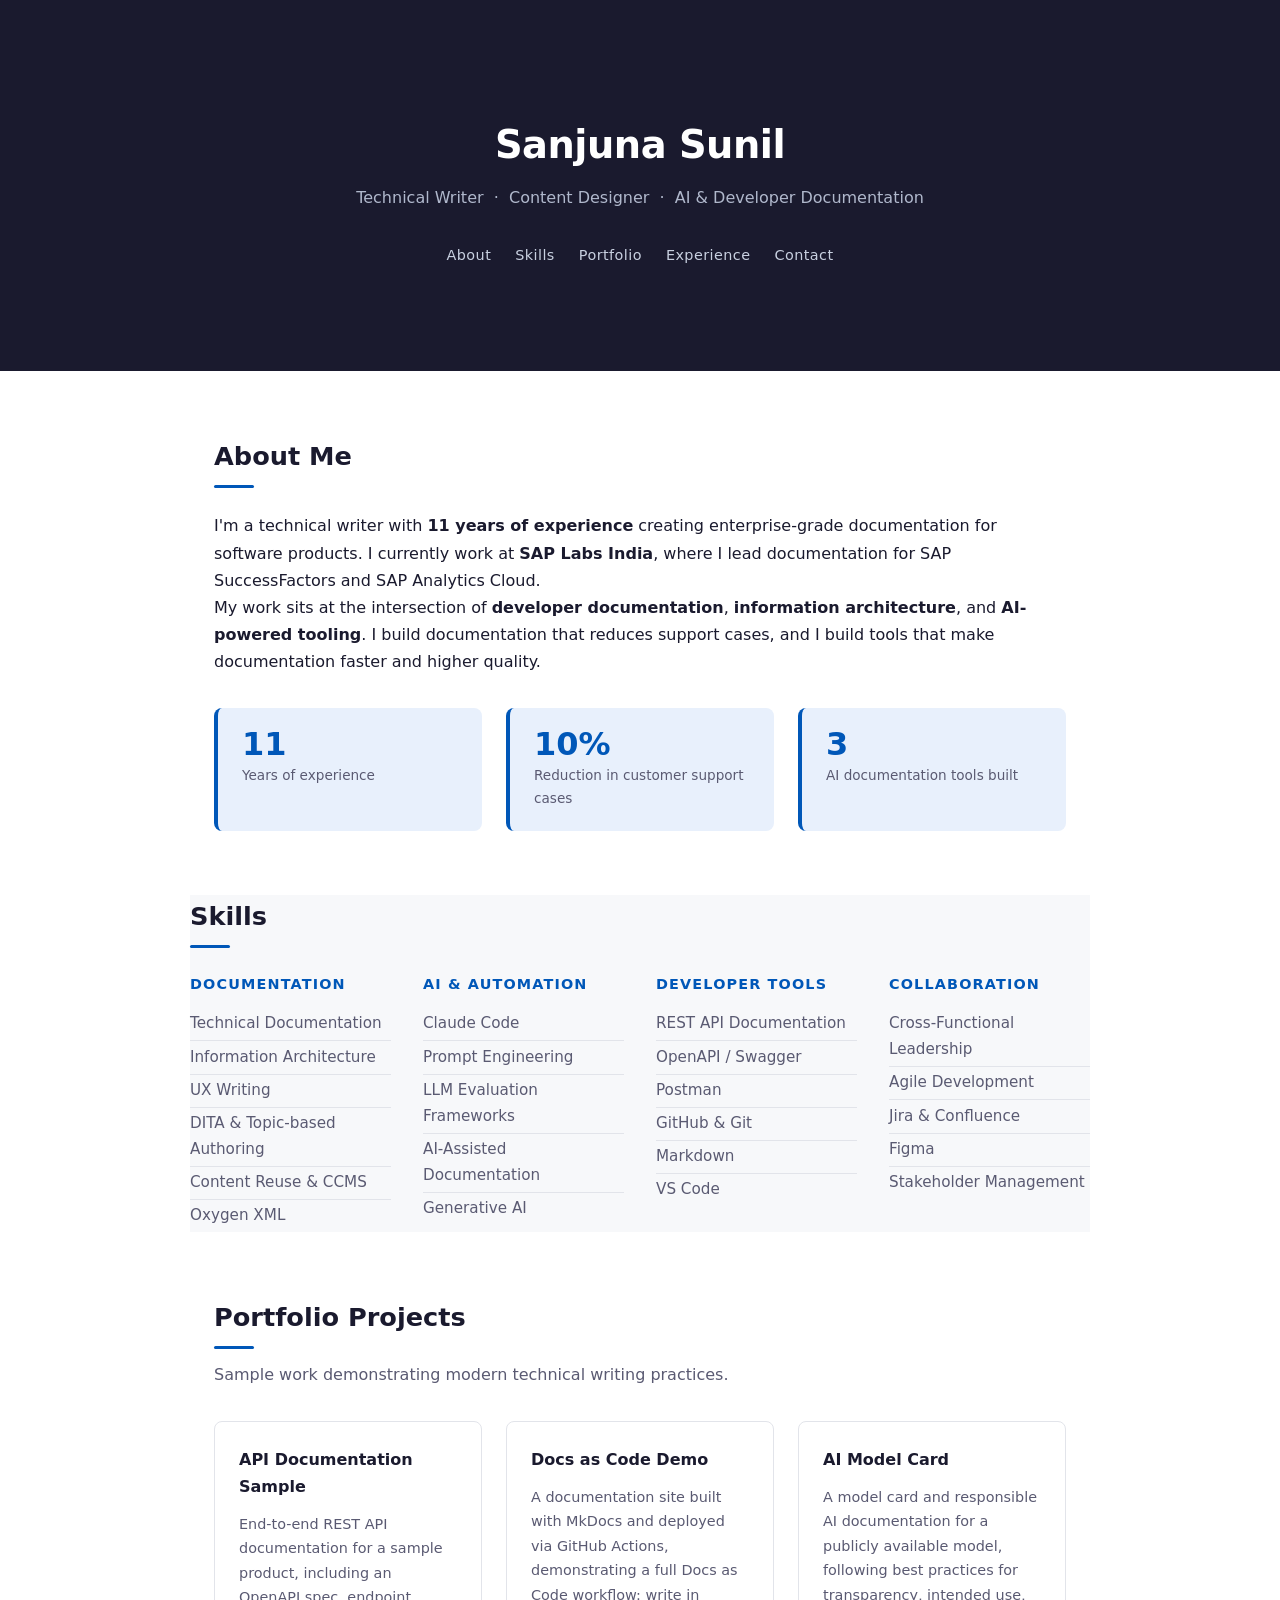
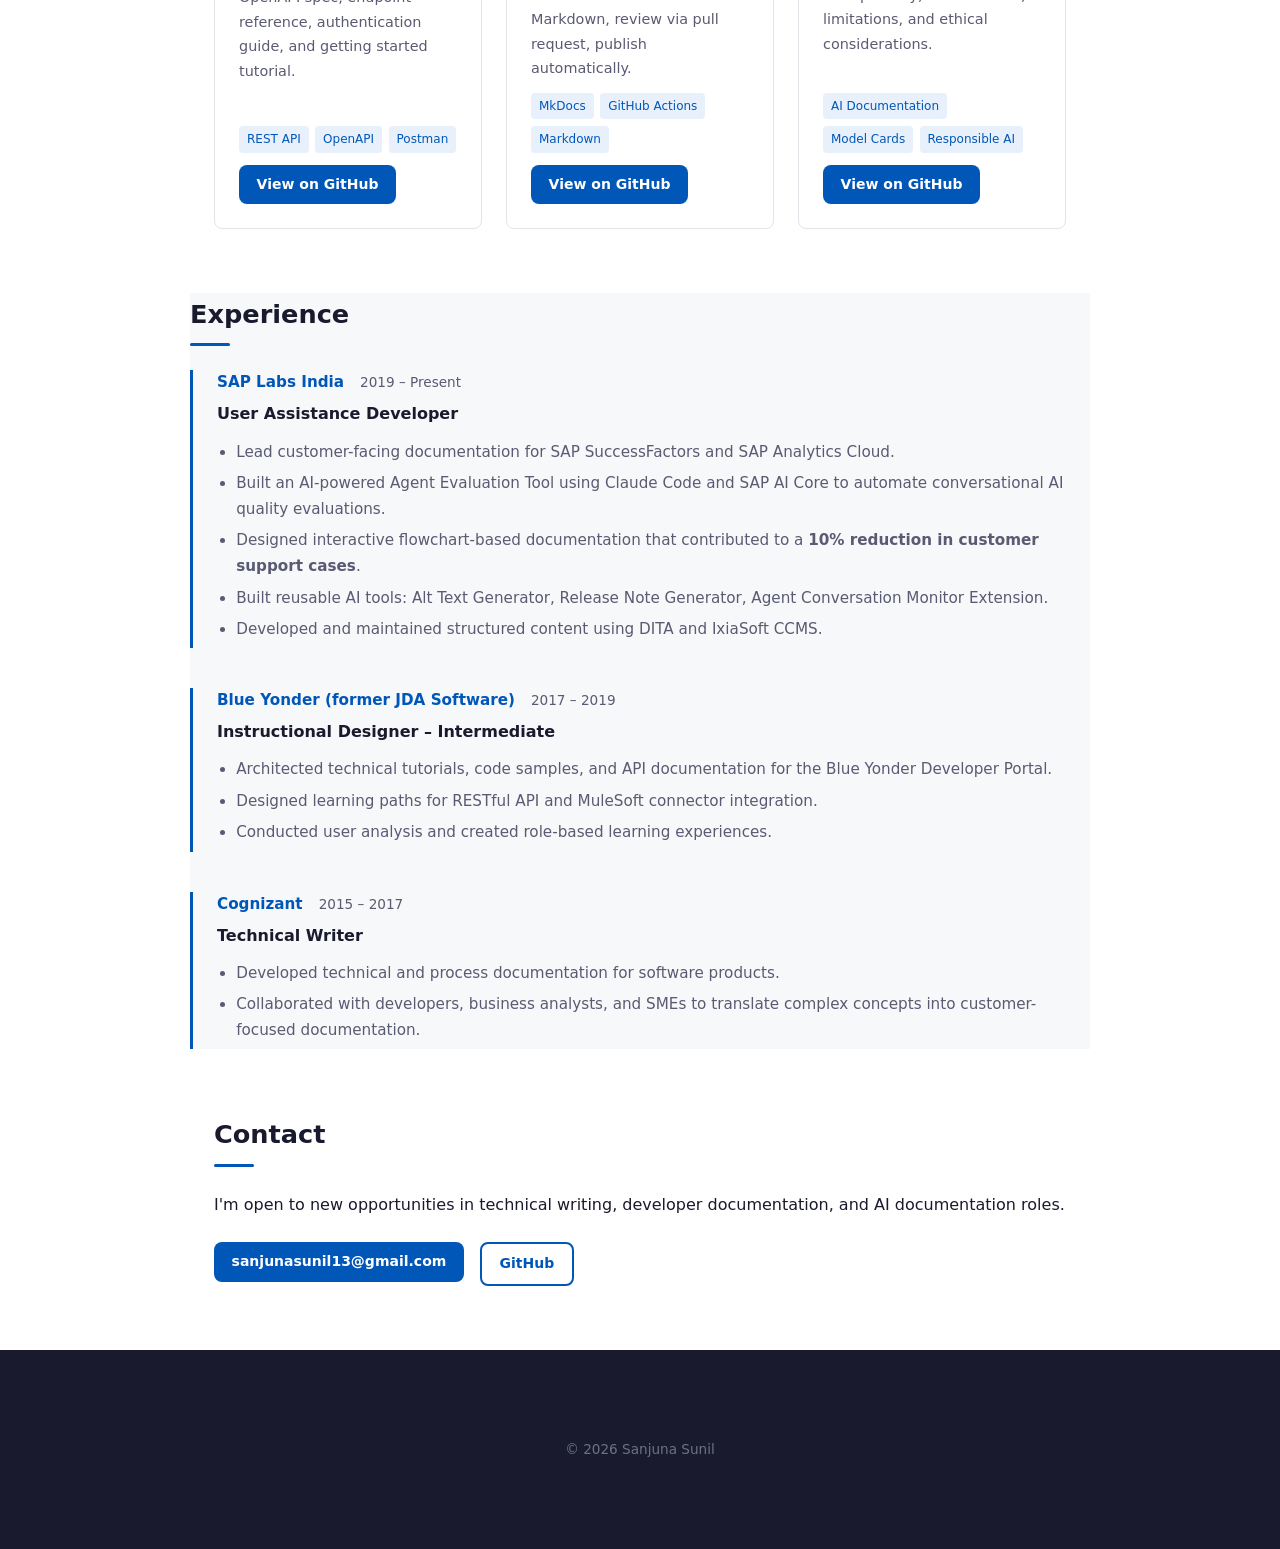
==== index.html @ 5716dcac "Add portfolio site with About, Skills, Portfolio, Experience, and Contact sections" ====
<!DOCTYPE html>
<html lang="en">
<head>
  <meta charset="UTF-8" />
  <meta name="viewport" content="width=device-width, initial-scale=1.0" />
  <title>Sanjuna Sunil – Technical Writer</title>
  <link rel="stylesheet" href="style.css" />
</head>
<body>

  <header>
    <div class="container">
      <h1>Sanjuna Sunil</h1>
      <p class="tagline">Technical Writer &nbsp;·&nbsp; Content Designer &nbsp;·&nbsp; AI &amp; Developer Documentation</p>
      <nav>
        <a href="#about">About</a>
        <a href="#skills">Skills</a>
        <a href="#portfolio">Portfolio</a>
        <a href="#experience">Experience</a>
        <a href="#contact">Contact</a>
      </nav>
    </div>
  </header>

  <main>

    <!-- ABOUT -->
    <section id="about" class="container">
      <h2>About Me</h2>
      <p>
        I'm a technical writer with <strong>11 years of experience</strong> creating enterprise-grade documentation for software products. I currently work at <strong>SAP Labs India</strong>, where I lead documentation for SAP SuccessFactors and SAP Analytics Cloud.
      </p>
      <p>
        My work sits at the intersection of <strong>developer documentation</strong>, <strong>information architecture</strong>, and <strong>AI-powered tooling</strong>. I build documentation that reduces support cases, and I build tools that make documentation faster and higher quality.
      </p>
      <div class="highlights">
        <div class="highlight-card">
          <span class="stat">11</span>
          <span class="label">Years of experience</span>
        </div>
        <div class="highlight-card">
          <span class="stat">10%</span>
          <span class="label">Reduction in customer support cases</span>
        </div>
        <div class="highlight-card">
          <span class="stat">3</span>
          <span class="label">AI documentation tools built</span>
        </div>
      </div>
    </section>

    <!-- SKILLS -->
    <section id="skills" class="container alt-bg">
      <h2>Skills</h2>
      <div class="skills-grid">
        <div class="skill-group">
          <h3>Documentation</h3>
          <ul>
            <li>Technical Documentation</li>
            <li>Information Architecture</li>
            <li>UX Writing</li>
            <li>DITA &amp; Topic-based Authoring</li>
            <li>Content Reuse &amp; CCMS</li>
            <li>Oxygen XML</li>
          </ul>
        </div>
        <div class="skill-group">
          <h3>AI &amp; Automation</h3>
          <ul>
            <li>Claude Code</li>
            <li>Prompt Engineering</li>
            <li>LLM Evaluation Frameworks</li>
            <li>AI-Assisted Documentation</li>
            <li>Generative AI</li>
          </ul>
        </div>
        <div class="skill-group">
          <h3>Developer Tools</h3>
          <ul>
            <li>REST API Documentation</li>
            <li>OpenAPI / Swagger</li>
            <li>Postman</li>
            <li>GitHub &amp; Git</li>
            <li>Markdown</li>
            <li>VS Code</li>
          </ul>
        </div>
        <div class="skill-group">
          <h3>Collaboration</h3>
          <ul>
            <li>Cross-Functional Leadership</li>
            <li>Agile Development</li>
            <li>Jira &amp; Confluence</li>
            <li>Figma</li>
            <li>Stakeholder Management</li>
          </ul>
        </div>
      </div>
    </section>

    <!-- PORTFOLIO -->
    <section id="portfolio" class="container">
      <h2>Portfolio Projects</h2>
      <p class="section-intro">Sample work demonstrating modern technical writing practices.</p>
      <div class="project-grid">
        <div class="project-card">
          <h3>API Documentation Sample</h3>
          <p>End-to-end REST API documentation for a sample product, including an OpenAPI spec, endpoint reference, authentication guide, and getting started tutorial.</p>
          <div class="tags">
            <span>REST API</span><span>OpenAPI</span><span>Postman</span>
          </div>
          <a href="https://github.com/SanjunaSunil/api-docs-sample" class="btn" target="_blank">View on GitHub</a>
        </div>
        <div class="project-card">
          <h3>Docs as Code Demo</h3>
          <p>A documentation site built with MkDocs and deployed via GitHub Actions, demonstrating a full Docs as Code workflow: write in Markdown, review via pull request, publish automatically.</p>
          <div class="tags">
            <span>MkDocs</span><span>GitHub Actions</span><span>Markdown</span>
          </div>
          <a href="https://github.com/SanjunaSunil/docs-as-code-demo" class="btn" target="_blank">View on GitHub</a>
        </div>
        <div class="project-card">
          <h3>AI Model Card</h3>
          <p>A model card and responsible AI documentation for a publicly available model, following best practices for transparency, intended use, limitations, and ethical considerations.</p>
          <div class="tags">
            <span>AI Documentation</span><span>Model Cards</span><span>Responsible AI</span>
          </div>
          <a href="https://github.com/SanjunaSunil/ai-model-card" class="btn" target="_blank">View on GitHub</a>
        </div>
      </div>
    </section>

    <!-- EXPERIENCE -->
    <section id="experience" class="container alt-bg">
      <h2>Experience</h2>
      <div class="timeline">

        <div class="timeline-item">
          <div class="timeline-meta">
            <span class="company">SAP Labs India</span>
            <span class="period">2019 – Present</span>
          </div>
          <h3>User Assistance Developer</h3>
          <ul>
            <li>Lead customer-facing documentation for SAP SuccessFactors and SAP Analytics Cloud.</li>
            <li>Built an AI-powered Agent Evaluation Tool using Claude Code and SAP AI Core to automate conversational AI quality evaluations.</li>
            <li>Designed interactive flowchart-based documentation that contributed to a <strong>10% reduction in customer support cases</strong>.</li>
            <li>Built reusable AI tools: Alt Text Generator, Release Note Generator, Agent Conversation Monitor Extension.</li>
            <li>Developed and maintained structured content using DITA and IxiaSoft CCMS.</li>
          </ul>
        </div>

        <div class="timeline-item">
          <div class="timeline-meta">
            <span class="company">Blue Yonder (former JDA Software)</span>
            <span class="period">2017 – 2019</span>
          </div>
          <h3>Instructional Designer – Intermediate</h3>
          <ul>
            <li>Architected technical tutorials, code samples, and API documentation for the Blue Yonder Developer Portal.</li>
            <li>Designed learning paths for RESTful API and MuleSoft connector integration.</li>
            <li>Conducted user analysis and created role-based learning experiences.</li>
          </ul>
        </div>

        <div class="timeline-item">
          <div class="timeline-meta">
            <span class="company">Cognizant</span>
            <span class="period">2015 – 2017</span>
          </div>
          <h3>Technical Writer</h3>
          <ul>
            <li>Developed technical and process documentation for software products.</li>
            <li>Collaborated with developers, business analysts, and SMEs to translate complex concepts into customer-focused documentation.</li>
          </ul>
        </div>

      </div>
    </section>

    <!-- CONTACT -->
    <section id="contact" class="container">
      <h2>Contact</h2>
      <p>I'm open to new opportunities in technical writing, developer documentation, and AI documentation roles.</p>
      <div class="contact-links">
        <a href="mailto:sanjunasunil13@gmail.com" class="btn">sanjunasunil13@gmail.com</a>
        <a href="https://github.com/SanjunaSunil" class="btn btn-outline" target="_blank">GitHub</a>
      </div>
    </section>

  </main>

  <footer>
    <div class="container">
      <p>&copy; 2026 Sanjuna Sunil</p>
    </div>
  </footer>

</body>
</html>
---- style.css ----
/* ── Reset & base ── */
*, *::before, *::after { box-sizing: border-box; margin: 0; padding: 0; }

:root {
  --color-bg: #ffffff;
  --color-bg-alt: #f7f8fa;
  --color-text: #1a1a2e;
  --color-text-muted: #5a5a72;
  --color-accent: #0057b8;
  --color-accent-light: #e8f0fc;
  --color-border: #e2e4ea;
  --font-sans: 'Segoe UI', system-ui, -apple-system, sans-serif;
  --radius: 8px;
  --max-width: 900px;
}

body {
  font-family: var(--font-sans);
  background: var(--color-bg);
  color: var(--color-text);
  line-height: 1.7;
  font-size: 16px;
}

/* ── Layout ── */
.container {
  max-width: var(--max-width);
  margin: 0 auto;
  padding: 4rem 1.5rem;
}

.alt-bg { background: var(--color-bg-alt); }
.alt-bg .container { background: transparent; }

section.alt-bg {
  padding: 0;
}

/* ── Header ── */
header {
  background: var(--color-text);
  color: #fff;
  padding: 3rem 1.5rem 2.5rem;
  text-align: center;
}

header h1 {
  font-size: 2.4rem;
  font-weight: 700;
  letter-spacing: -0.5px;
  margin-bottom: 0.4rem;
}

header .tagline {
  font-size: 1rem;
  color: #b0b8cc;
  margin-bottom: 2rem;
}

header nav {
  display: flex;
  justify-content: center;
  gap: 1.5rem;
  flex-wrap: wrap;
}

header nav a {
  color: #c8d0e0;
  text-decoration: none;
  font-size: 0.9rem;
  letter-spacing: 0.03em;
  transition: color 0.2s;
}

header nav a:hover { color: #fff; }

/* ── Section headings ── */
h2 {
  font-size: 1.6rem;
  font-weight: 700;
  margin-bottom: 1.5rem;
  color: var(--color-text);
  position: relative;
  padding-bottom: 0.6rem;
}

h2::after {
  content: '';
  position: absolute;
  left: 0; bottom: 0;
  width: 40px; height: 3px;
  background: var(--color-accent);
  border-radius: 2px;
}

.section-intro {
  color: var(--color-text-muted);
  margin-bottom: 2rem;
  margin-top: -0.75rem;
}

/* ── About highlights ── */
.highlights {
  display: flex;
  gap: 1.5rem;
  margin-top: 2rem;
  flex-wrap: wrap;
}

.highlight-card {
  flex: 1;
  min-width: 160px;
  background: var(--color-accent-light);
  border-left: 4px solid var(--color-accent);
  border-radius: var(--radius);
  padding: 1.25rem 1.5rem;
  display: flex;
  flex-direction: column;
}

.highlight-card .stat {
  font-size: 2rem;
  font-weight: 700;
  color: var(--color-accent);
  line-height: 1;
}

.highlight-card .label {
  font-size: 0.85rem;
  color: var(--color-text-muted);
  margin-top: 0.3rem;
}

/* ── Skills ── */
.skills-grid {
  display: grid;
  grid-template-columns: repeat(auto-fit, minmax(200px, 1fr));
  gap: 2rem;
}

.skill-group h3 {
  font-size: 0.9rem;
  font-weight: 700;
  text-transform: uppercase;
  letter-spacing: 0.08em;
  color: var(--color-accent);
  margin-bottom: 0.75rem;
}

.skill-group ul {
  list-style: none;
}

.skill-group ul li {
  font-size: 0.95rem;
  color: var(--color-text-muted);
  padding: 0.2rem 0;
  border-bottom: 1px solid var(--color-border);
}

.skill-group ul li:last-child { border-bottom: none; }

/* ── Portfolio ── */
.project-grid {
  display: grid;
  grid-template-columns: repeat(auto-fit, minmax(260px, 1fr));
  gap: 1.5rem;
}

.project-card {
  border: 1px solid var(--color-border);
  border-radius: var(--radius);
  padding: 1.5rem;
  display: flex;
  flex-direction: column;
  gap: 0.75rem;
  transition: box-shadow 0.2s;
}

.project-card:hover {
  box-shadow: 0 4px 20px rgba(0,0,0,0.08);
}

.project-card h3 {
  font-size: 1rem;
  font-weight: 700;
}

.project-card p {
  font-size: 0.9rem;
  color: var(--color-text-muted);
  flex: 1;
}

.tags {
  display: flex;
  flex-wrap: wrap;
  gap: 0.4rem;
}

.tags span {
  font-size: 0.75rem;
  background: var(--color-accent-light);
  color: var(--color-accent);
  border-radius: 4px;
  padding: 0.2rem 0.5rem;
  font-weight: 500;
}

/* ── Buttons ── */
.btn {
  display: inline-block;
  background: var(--color-accent);
  color: #fff;
  text-decoration: none;
  padding: 0.5rem 1.1rem;
  border-radius: var(--radius);
  font-size: 0.875rem;
  font-weight: 600;
  transition: background 0.2s;
  align-self: flex-start;
}

.btn:hover { background: #003d82; }

.btn-outline {
  background: transparent;
  border: 2px solid var(--color-accent);
  color: var(--color-accent);
}

.btn-outline:hover {
  background: var(--color-accent);
  color: #fff;
}

/* ── Timeline ── */
.timeline {
  display: flex;
  flex-direction: column;
  gap: 2.5rem;
}

.timeline-item {
  border-left: 3px solid var(--color-accent);
  padding-left: 1.5rem;
}

.timeline-meta {
  display: flex;
  align-items: baseline;
  gap: 1rem;
  margin-bottom: 0.25rem;
  flex-wrap: wrap;
}

.timeline-meta .company {
  font-weight: 700;
  color: var(--color-accent);
  font-size: 0.95rem;
}

.timeline-meta .period {
  font-size: 0.85rem;
  color: var(--color-text-muted);
}

.timeline-item h3 {
  font-size: 1rem;
  font-weight: 600;
  margin-bottom: 0.75rem;
}

.timeline-item ul {
  list-style: disc;
  padding-left: 1.2rem;
  color: var(--color-text-muted);
  font-size: 0.95rem;
}

.timeline-item ul li { margin-bottom: 0.35rem; }

/* ── Contact ── */
#contact .contact-links {
  display: flex;
  gap: 1rem;
  flex-wrap: wrap;
  margin-top: 1.5rem;
}

/* ── Footer ── */
footer {
  background: var(--color-text);
  color: #6b7280;
  text-align: center;
  font-size: 0.85rem;
  padding: 1.5rem;
}

/* ── Responsive ── */
@media (max-width: 600px) {
  header h1 { font-size: 1.8rem; }
  .highlights { flex-direction: column; }
}
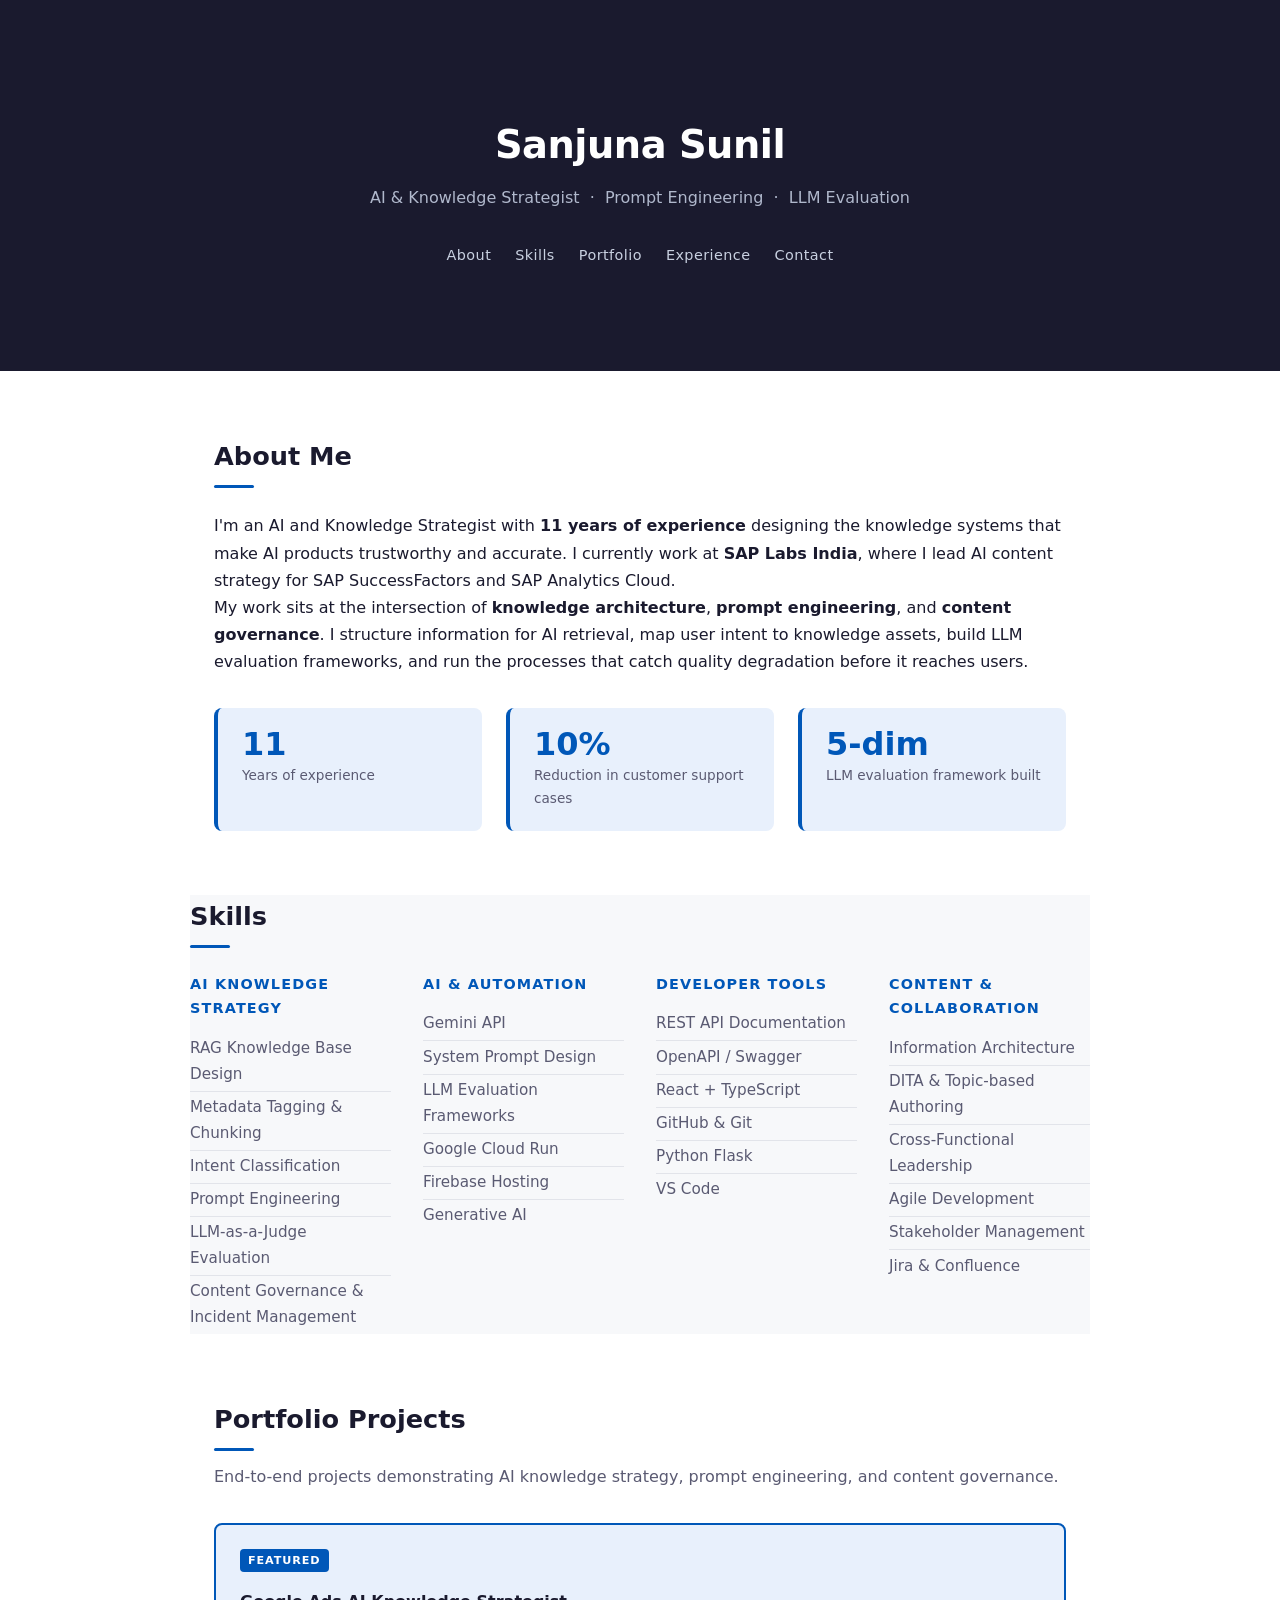
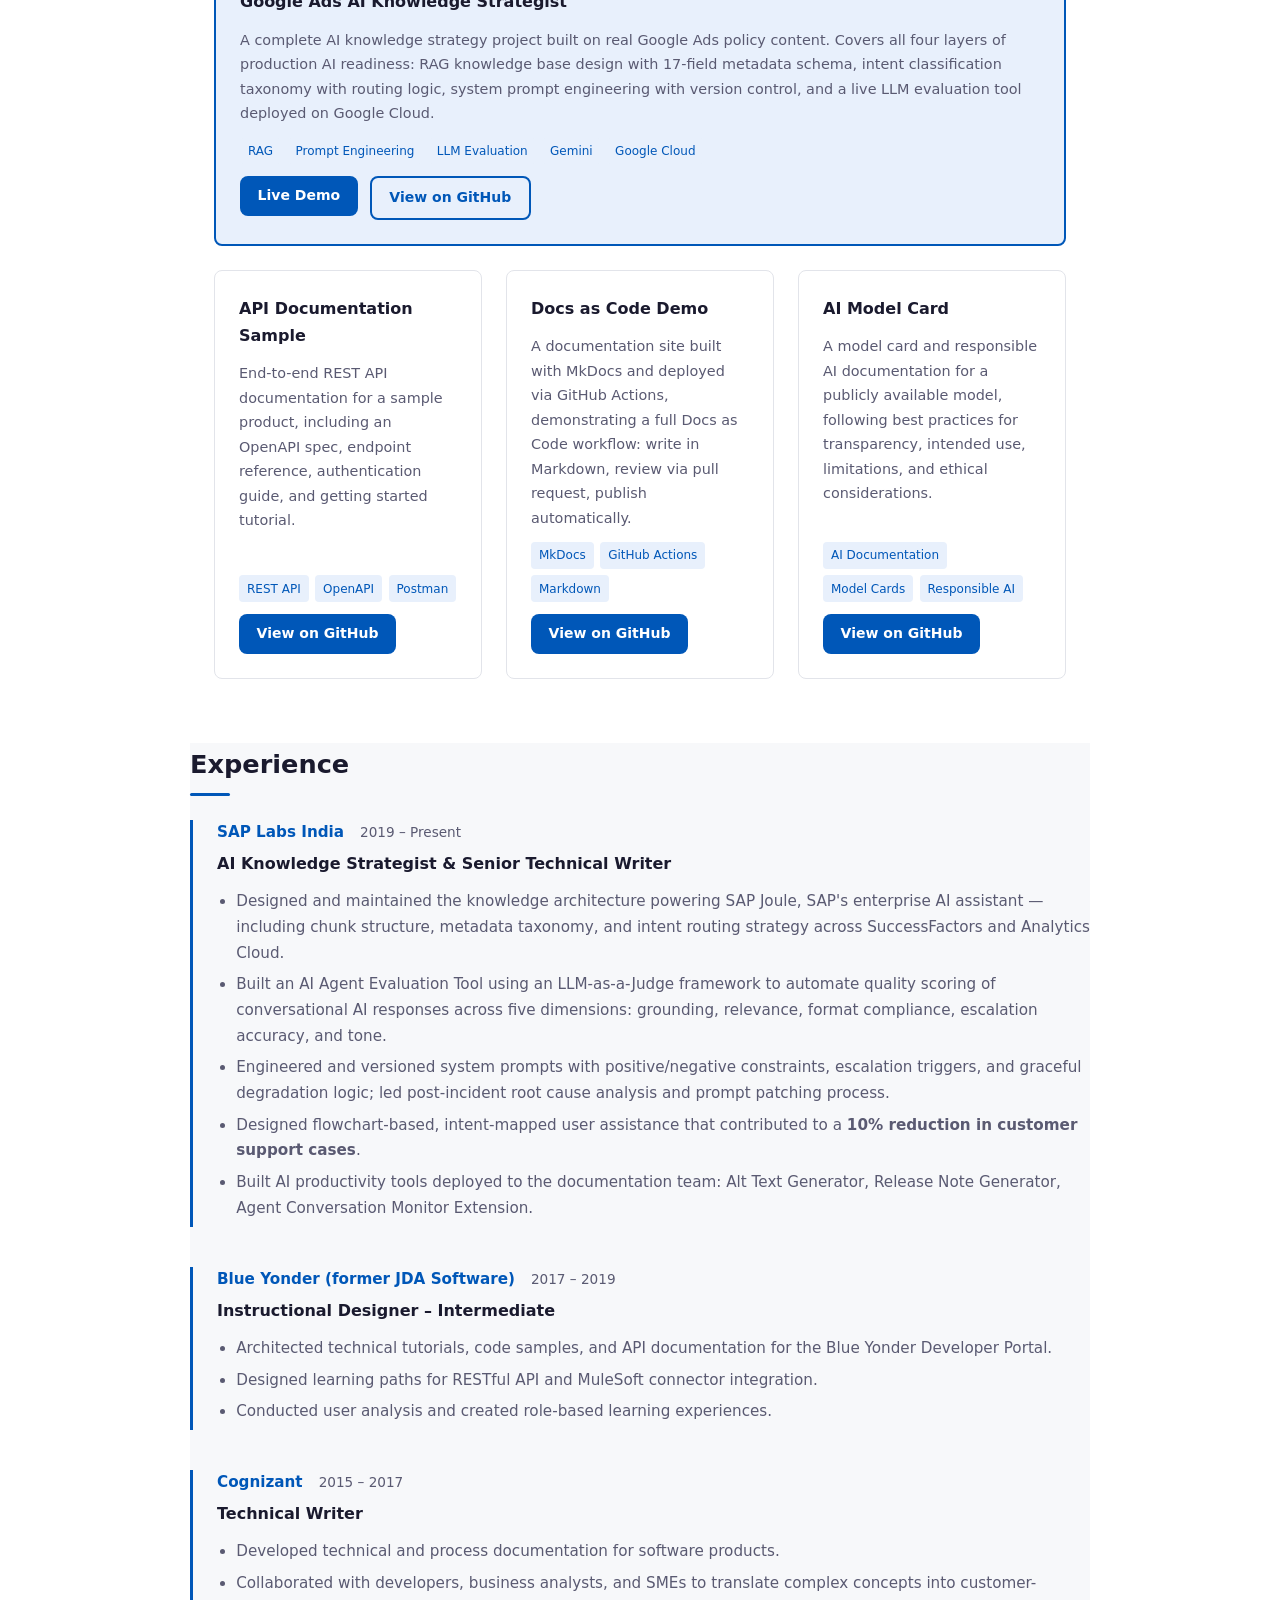
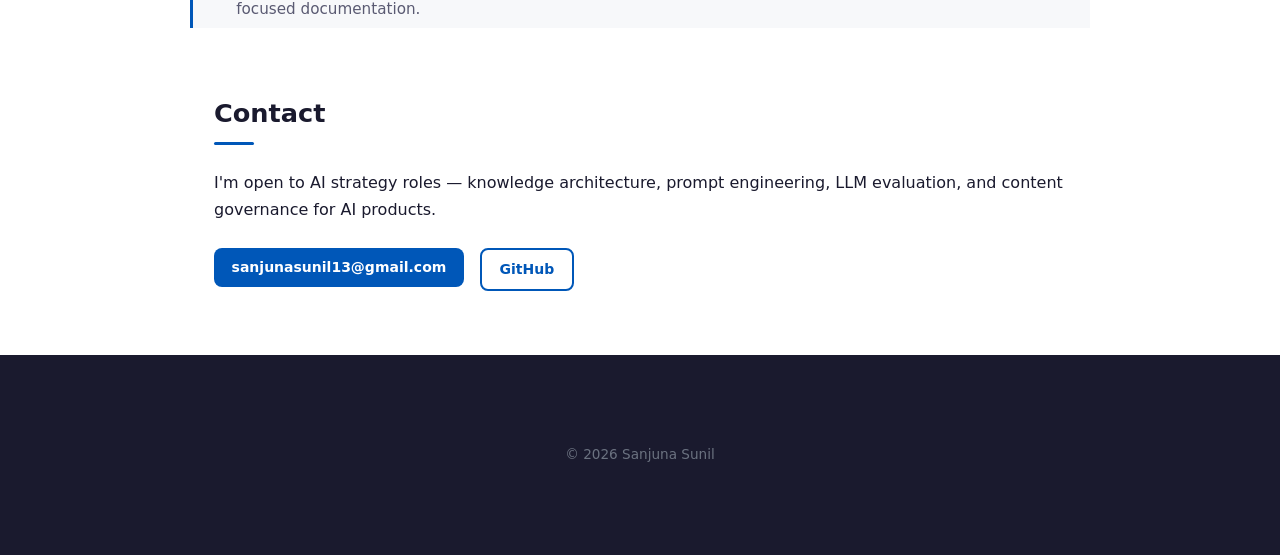
==== commit fe117af0: "Reposition as AI & Knowledge Strategist - Update tagline, title, and About section to lead with AI s" ====
--- a/index.html
+++ b/index.html
@@ -3,7 +3,7 @@
 <head>
   <meta charset="UTF-8" />
   <meta name="viewport" content="width=device-width, initial-scale=1.0" />
-  <title>Sanjuna Sunil – Technical Writer</title>
+  <title>Sanjuna Sunil – AI &amp; Knowledge Strategist</title>
   <link rel="stylesheet" href="style.css" />
 </head>
 <body>
@@ -11,7 +11,7 @@
   <header>
     <div class="container">
       <h1>Sanjuna Sunil</h1>
-      <p class="tagline">Technical Writer &nbsp;·&nbsp; Content Designer &nbsp;·&nbsp; AI &amp; Developer Documentation</p>
+      <p class="tagline">AI &amp; Knowledge Strategist &nbsp;·&nbsp; Prompt Engineering &nbsp;·&nbsp; LLM Evaluation</p>
       <nav>
         <a href="#about">About</a>
         <a href="#skills">Skills</a>
@@ -28,10 +28,10 @@
     <section id="about" class="container">
       <h2>About Me</h2>
       <p>
-        I'm a technical writer with <strong>11 years of experience</strong> creating enterprise-grade documentation for software products. I currently work at <strong>SAP Labs India</strong>, where I lead documentation for SAP SuccessFactors and SAP Analytics Cloud.
+        I'm an AI and Knowledge Strategist with <strong>11 years of experience</strong> designing the knowledge systems that make AI products trustworthy and accurate. I currently work at <strong>SAP Labs India</strong>, where I lead AI content strategy for SAP SuccessFactors and SAP Analytics Cloud.
       </p>
       <p>
-        My work sits at the intersection of <strong>developer documentation</strong>, <strong>information architecture</strong>, and <strong>AI-powered tooling</strong>. I build documentation that reduces support cases, and I build tools that make documentation faster and higher quality.
+        My work sits at the intersection of <strong>knowledge architecture</strong>, <strong>prompt engineering</strong>, and <strong>content governance</strong>. I structure information for AI retrieval, map user intent to knowledge assets, build LLM evaluation frameworks, and run the processes that catch quality degradation before it reaches users.
       </p>
       <div class="highlights">
         <div class="highlight-card">
@@ -43,8 +43,8 @@
           <span class="label">Reduction in customer support cases</span>
         </div>
         <div class="highlight-card">
-          <span class="stat">3</span>
-          <span class="label">AI documentation tools built</span>
+          <span class="stat">5-dim</span>
+          <span class="label">LLM evaluation framework built</span>
         </div>
       </div>
     </section>
@@ -54,23 +54,24 @@
       <h2>Skills</h2>
       <div class="skills-grid">
         <div class="skill-group">
-          <h3>Documentation</h3>
-          <ul>
-            <li>Technical Documentation</li>
-            <li>Information Architecture</li>
-            <li>UX Writing</li>
-            <li>DITA &amp; Topic-based Authoring</li>
-            <li>Content Reuse &amp; CCMS</li>
-            <li>Oxygen XML</li>
+          <h3>AI Knowledge Strategy</h3>
+          <ul>
+            <li>RAG Knowledge Base Design</li>
+            <li>Metadata Tagging &amp; Chunking</li>
+            <li>Intent Classification</li>
+            <li>Prompt Engineering</li>
+            <li>LLM-as-a-Judge Evaluation</li>
+            <li>Content Governance &amp; Incident Management</li>
           </ul>
         </div>
         <div class="skill-group">
           <h3>AI &amp; Automation</h3>
           <ul>
-            <li>Claude Code</li>
-            <li>Prompt Engineering</li>
+            <li>Gemini API</li>
+            <li>System Prompt Design</li>
             <li>LLM Evaluation Frameworks</li>
-            <li>AI-Assisted Documentation</li>
+            <li>Google Cloud Run</li>
+            <li>Firebase Hosting</li>
             <li>Generative AI</li>
           </ul>
         </div>
@@ -79,20 +80,21 @@
           <ul>
             <li>REST API Documentation</li>
             <li>OpenAPI / Swagger</li>
-            <li>Postman</li>
+            <li>React + TypeScript</li>
             <li>GitHub &amp; Git</li>
-            <li>Markdown</li>
+            <li>Python Flask</li>
             <li>VS Code</li>
           </ul>
         </div>
         <div class="skill-group">
-          <h3>Collaboration</h3>
-          <ul>
+          <h3>Content &amp; Collaboration</h3>
+          <ul>
+            <li>Information Architecture</li>
+            <li>DITA &amp; Topic-based Authoring</li>
             <li>Cross-Functional Leadership</li>
             <li>Agile Development</li>
+            <li>Stakeholder Management</li>
             <li>Jira &amp; Confluence</li>
-            <li>Figma</li>
-            <li>Stakeholder Management</li>
           </ul>
         </div>
       </div>
@@ -101,8 +103,20 @@
     <!-- PORTFOLIO -->
     <section id="portfolio" class="container">
       <h2>Portfolio Projects</h2>
-      <p class="section-intro">Sample work demonstrating modern technical writing practices.</p>
+      <p class="section-intro">End-to-end projects demonstrating AI knowledge strategy, prompt engineering, and content governance.</p>
       <div class="project-grid">
+        <div class="project-card featured">
+          <div class="featured-badge">Featured</div>
+          <h3>Google Ads AI Knowledge Strategist</h3>
+          <p>A complete AI knowledge strategy project built on real Google Ads policy content. Covers all four layers of production AI readiness: RAG knowledge base design with 17-field metadata schema, intent classification taxonomy with routing logic, system prompt engineering with version control, and a live LLM evaluation tool deployed on Google Cloud.</p>
+          <div class="tags">
+            <span>RAG</span><span>Prompt Engineering</span><span>LLM Evaluation</span><span>Gemini</span><span>Google Cloud</span>
+          </div>
+          <div class="project-links">
+            <a href="https://ads-evaluator.web.app" class="btn" target="_blank">Live Demo</a>
+            <a href="https://github.com/SanjunaSunil/google-ads-ai-knowledge-strategist-project" class="btn btn-outline" target="_blank">View on GitHub</a>
+          </div>
+        </div>
         <div class="project-card">
           <h3>API Documentation Sample</h3>
           <p>End-to-end REST API documentation for a sample product, including an OpenAPI spec, endpoint reference, authentication guide, and getting started tutorial.</p>
@@ -140,13 +154,13 @@
             <span class="company">SAP Labs India</span>
             <span class="period">2019 – Present</span>
           </div>
-          <h3>User Assistance Developer</h3>
-          <ul>
-            <li>Lead customer-facing documentation for SAP SuccessFactors and SAP Analytics Cloud.</li>
-            <li>Built an AI-powered Agent Evaluation Tool using Claude Code and SAP AI Core to automate conversational AI quality evaluations.</li>
-            <li>Designed interactive flowchart-based documentation that contributed to a <strong>10% reduction in customer support cases</strong>.</li>
-            <li>Built reusable AI tools: Alt Text Generator, Release Note Generator, Agent Conversation Monitor Extension.</li>
-            <li>Developed and maintained structured content using DITA and IxiaSoft CCMS.</li>
+          <h3>AI Knowledge Strategist &amp; Senior Technical Writer</h3>
+          <ul>
+            <li>Designed and maintained the knowledge architecture powering SAP Joule, SAP's enterprise AI assistant — including chunk structure, metadata taxonomy, and intent routing strategy across SuccessFactors and Analytics Cloud.</li>
+            <li>Built an AI Agent Evaluation Tool using an LLM-as-a-Judge framework to automate quality scoring of conversational AI responses across five dimensions: grounding, relevance, format compliance, escalation accuracy, and tone.</li>
+            <li>Engineered and versioned system prompts with positive/negative constraints, escalation triggers, and graceful degradation logic; led post-incident root cause analysis and prompt patching process.</li>
+            <li>Designed flowchart-based, intent-mapped user assistance that contributed to a <strong>10% reduction in customer support cases</strong>.</li>
+            <li>Built AI productivity tools deployed to the documentation team: Alt Text Generator, Release Note Generator, Agent Conversation Monitor Extension.</li>
           </ul>
         </div>
 
@@ -181,7 +195,7 @@
     <!-- CONTACT -->
     <section id="contact" class="container">
       <h2>Contact</h2>
-      <p>I'm open to new opportunities in technical writing, developer documentation, and AI documentation roles.</p>
+      <p>I'm open to AI strategy roles — knowledge architecture, prompt engineering, LLM evaluation, and content governance for AI products.</p>
       <div class="contact-links">
         <a href="mailto:sanjunasunil13@gmail.com" class="btn">sanjunasunil13@gmail.com</a>
         <a href="https://github.com/SanjunaSunil" class="btn btn-outline" target="_blank">GitHub</a>
--- a/style.css
+++ b/style.css
@@ -205,6 +205,35 @@
   border-radius: 4px;
   padding: 0.2rem 0.5rem;
   font-weight: 500;
+}
+
+/* Featured project card */
+.project-card.featured {
+  border-color: var(--color-accent);
+  border-width: 2px;
+  background: var(--color-accent-light);
+  grid-column: 1 / -1;
+  position: relative;
+}
+
+.featured-badge {
+  display: inline-block;
+  font-size: 0.7rem;
+  font-weight: 700;
+  text-transform: uppercase;
+  letter-spacing: 0.08em;
+  background: var(--color-accent);
+  color: #fff;
+  border-radius: 4px;
+  padding: 0.15rem 0.5rem;
+  margin-bottom: 0.25rem;
+  align-self: flex-start;
+}
+
+.project-links {
+  display: flex;
+  gap: 0.75rem;
+  flex-wrap: wrap;
 }
 
 /* ── Buttons ── */
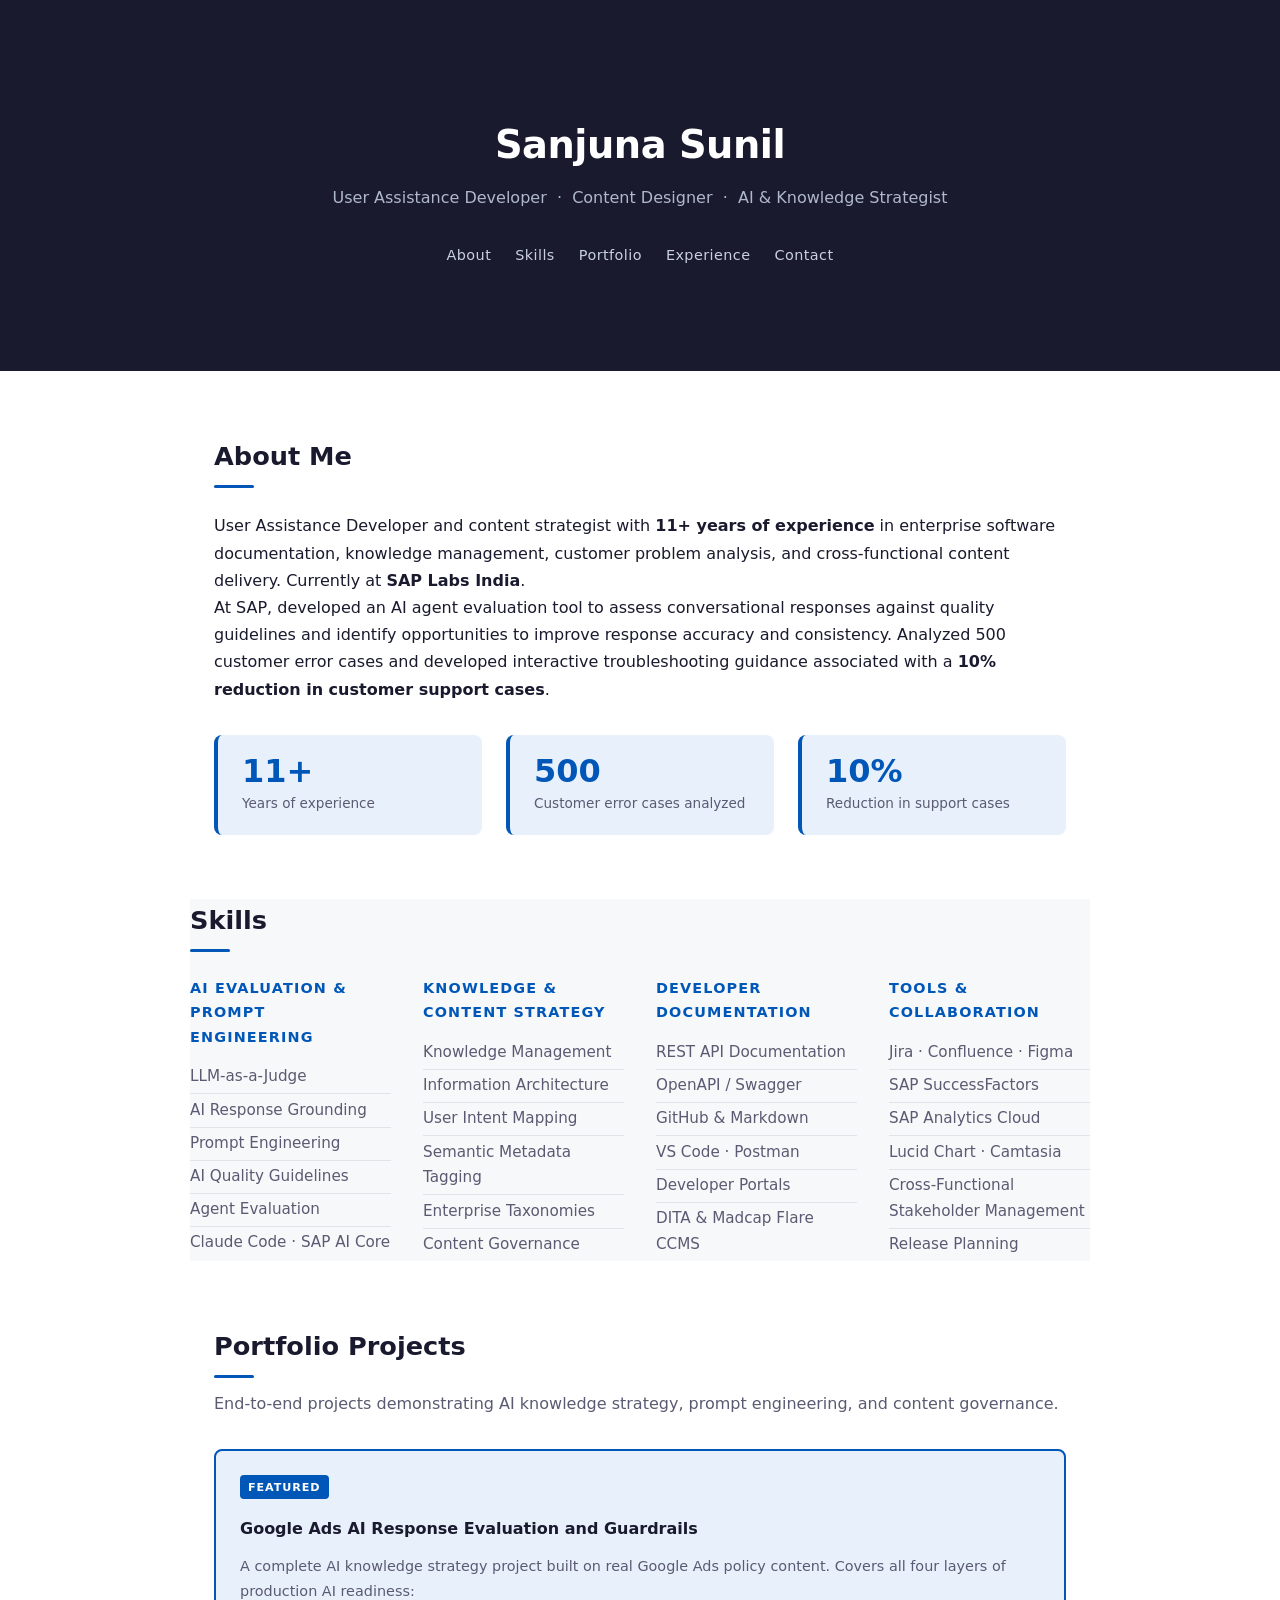
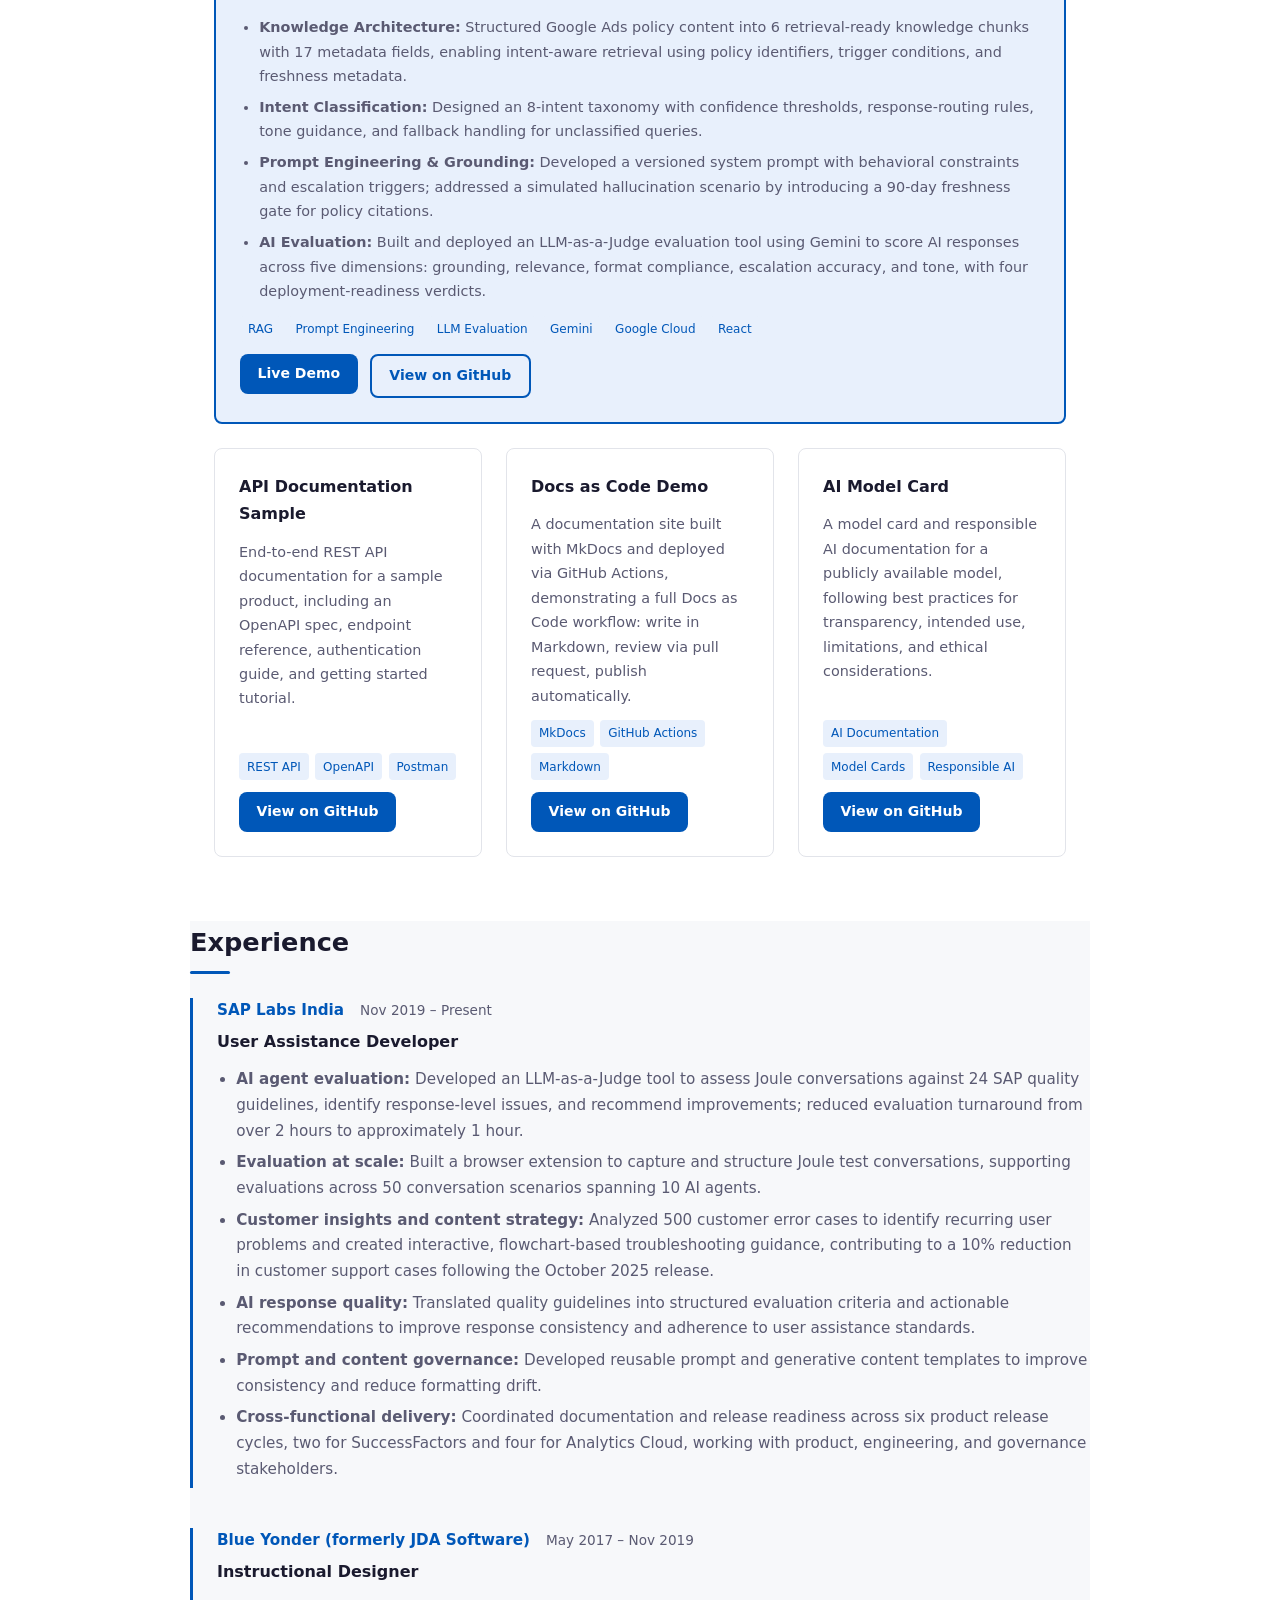
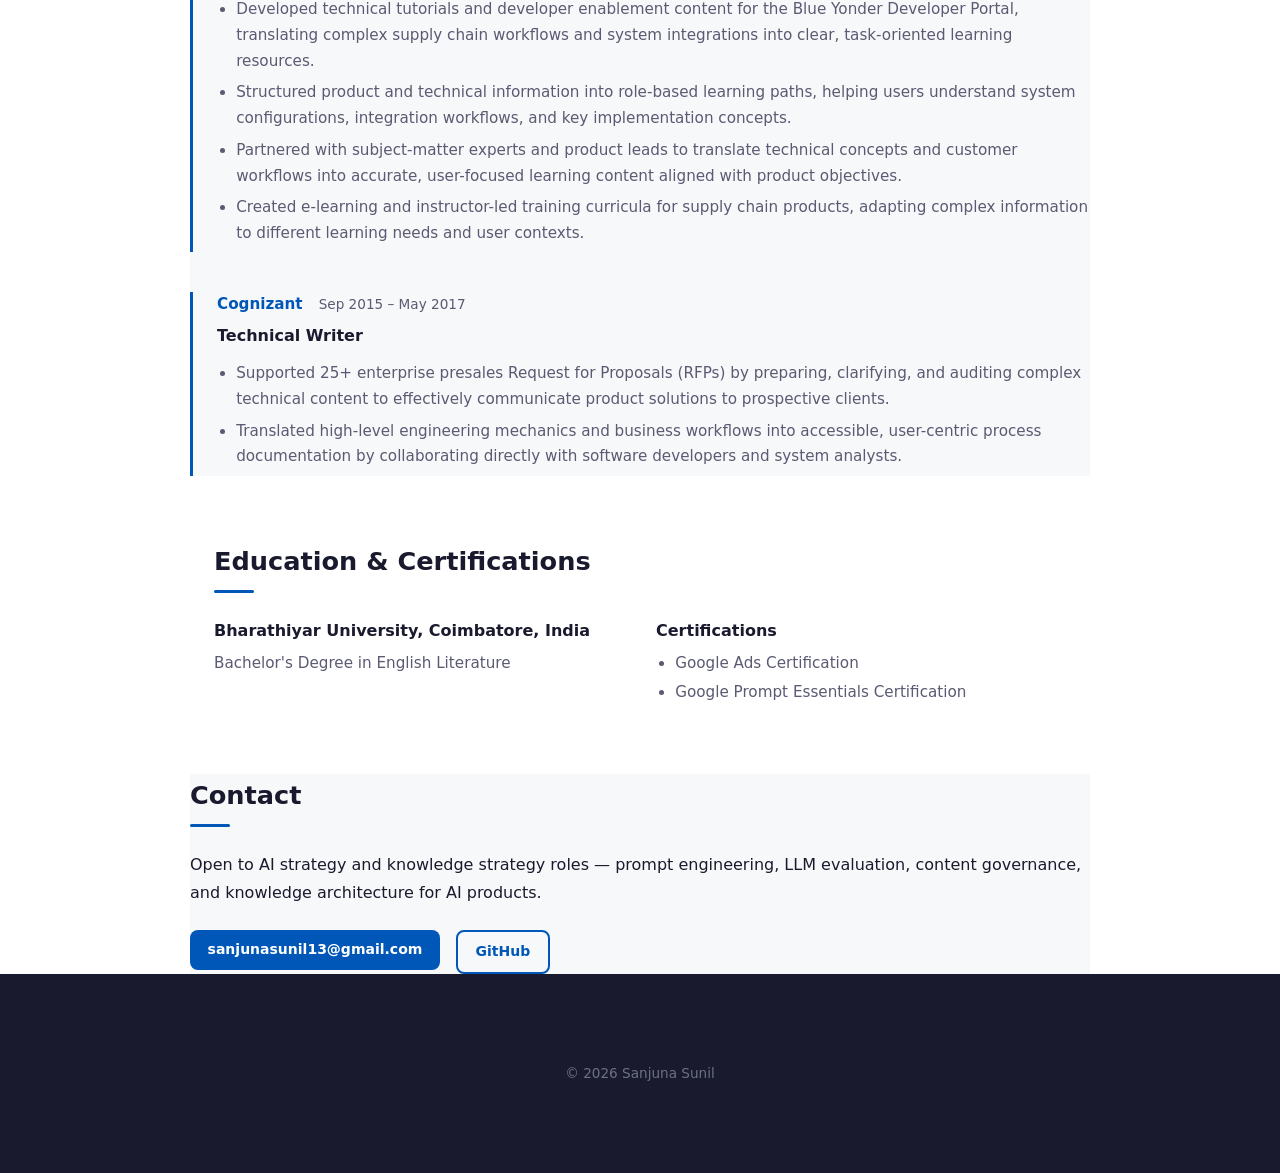
==== commit 1d6d0061: "Sync portfolio site with resume - Update tagline and About section with resume summary language - Ad" ====
--- a/index.html
+++ b/index.html
@@ -11,7 +11,7 @@
   <header>
     <div class="container">
       <h1>Sanjuna Sunil</h1>
-      <p class="tagline">AI &amp; Knowledge Strategist &nbsp;·&nbsp; Prompt Engineering &nbsp;·&nbsp; LLM Evaluation</p>
+      <p class="tagline">User Assistance Developer &nbsp;·&nbsp; Content Designer &nbsp;·&nbsp; AI &amp; Knowledge Strategist</p>
       <nav>
         <a href="#about">About</a>
         <a href="#skills">Skills</a>
@@ -28,23 +28,23 @@
     <section id="about" class="container">
       <h2>About Me</h2>
       <p>
-        I'm an AI and Knowledge Strategist with <strong>11 years of experience</strong> designing the knowledge systems that make AI products trustworthy and accurate. I currently work at <strong>SAP Labs India</strong>, where I lead AI content strategy for SAP SuccessFactors and SAP Analytics Cloud.
+        User Assistance Developer and content strategist with <strong>11+ years of experience</strong> in enterprise software documentation, knowledge management, customer problem analysis, and cross-functional content delivery. Currently at <strong>SAP Labs India</strong>.
       </p>
       <p>
-        My work sits at the intersection of <strong>knowledge architecture</strong>, <strong>prompt engineering</strong>, and <strong>content governance</strong>. I structure information for AI retrieval, map user intent to knowledge assets, build LLM evaluation frameworks, and run the processes that catch quality degradation before it reaches users.
+        At SAP, developed an AI agent evaluation tool to assess conversational responses against quality guidelines and identify opportunities to improve response accuracy and consistency. Analyzed 500 customer error cases and developed interactive troubleshooting guidance associated with a <strong>10% reduction in customer support cases</strong>.
       </p>
       <div class="highlights">
         <div class="highlight-card">
-          <span class="stat">11</span>
+          <span class="stat">11+</span>
           <span class="label">Years of experience</span>
+        </div>
+        <div class="highlight-card">
+          <span class="stat">500</span>
+          <span class="label">Customer error cases analyzed</span>
         </div>
         <div class="highlight-card">
           <span class="stat">10%</span>
-          <span class="label">Reduction in customer support cases</span>
-        </div>
-        <div class="highlight-card">
-          <span class="stat">5-dim</span>
-          <span class="label">LLM evaluation framework built</span>
+          <span class="label">Reduction in support cases</span>
         </div>
       </div>
     </section>
@@ -54,47 +54,47 @@
       <h2>Skills</h2>
       <div class="skills-grid">
         <div class="skill-group">
-          <h3>AI Knowledge Strategy</h3>
-          <ul>
-            <li>RAG Knowledge Base Design</li>
-            <li>Metadata Tagging &amp; Chunking</li>
-            <li>Intent Classification</li>
+          <h3>AI Evaluation &amp; Prompt Engineering</h3>
+          <ul>
+            <li>LLM-as-a-Judge</li>
+            <li>AI Response Grounding</li>
             <li>Prompt Engineering</li>
-            <li>LLM-as-a-Judge Evaluation</li>
-            <li>Content Governance &amp; Incident Management</li>
-          </ul>
-        </div>
-        <div class="skill-group">
-          <h3>AI &amp; Automation</h3>
-          <ul>
-            <li>Gemini API</li>
-            <li>System Prompt Design</li>
-            <li>LLM Evaluation Frameworks</li>
-            <li>Google Cloud Run</li>
-            <li>Firebase Hosting</li>
-            <li>Generative AI</li>
-          </ul>
-        </div>
-        <div class="skill-group">
-          <h3>Developer Tools</h3>
+            <li>AI Quality Guidelines</li>
+            <li>Agent Evaluation</li>
+            <li>Claude Code · SAP AI Core</li>
+          </ul>
+        </div>
+        <div class="skill-group">
+          <h3>Knowledge &amp; Content Strategy</h3>
+          <ul>
+            <li>Knowledge Management</li>
+            <li>Information Architecture</li>
+            <li>User Intent Mapping</li>
+            <li>Semantic Metadata Tagging</li>
+            <li>Enterprise Taxonomies</li>
+            <li>Content Governance</li>
+          </ul>
+        </div>
+        <div class="skill-group">
+          <h3>Developer Documentation</h3>
           <ul>
             <li>REST API Documentation</li>
             <li>OpenAPI / Swagger</li>
-            <li>React + TypeScript</li>
-            <li>GitHub &amp; Git</li>
-            <li>Python Flask</li>
-            <li>VS Code</li>
-          </ul>
-        </div>
-        <div class="skill-group">
-          <h3>Content &amp; Collaboration</h3>
-          <ul>
-            <li>Information Architecture</li>
-            <li>DITA &amp; Topic-based Authoring</li>
-            <li>Cross-Functional Leadership</li>
-            <li>Agile Development</li>
-            <li>Stakeholder Management</li>
-            <li>Jira &amp; Confluence</li>
+            <li>GitHub &amp; Markdown</li>
+            <li>VS Code · Postman</li>
+            <li>Developer Portals</li>
+            <li>DITA &amp; Madcap Flare CCMS</li>
+          </ul>
+        </div>
+        <div class="skill-group">
+          <h3>Tools &amp; Collaboration</h3>
+          <ul>
+            <li>Jira · Confluence · Figma</li>
+            <li>SAP SuccessFactors</li>
+            <li>SAP Analytics Cloud</li>
+            <li>Lucid Chart · Camtasia</li>
+            <li>Cross-Functional Stakeholder Management</li>
+            <li>Release Planning</li>
           </ul>
         </div>
       </div>
@@ -107,10 +107,16 @@
       <div class="project-grid">
         <div class="project-card featured">
           <div class="featured-badge">Featured</div>
-          <h3>Google Ads AI Knowledge Strategist</h3>
-          <p>A complete AI knowledge strategy project built on real Google Ads policy content. Covers all four layers of production AI readiness: RAG knowledge base design with 17-field metadata schema, intent classification taxonomy with routing logic, system prompt engineering with version control, and a live LLM evaluation tool deployed on Google Cloud.</p>
-          <div class="tags">
-            <span>RAG</span><span>Prompt Engineering</span><span>LLM Evaluation</span><span>Gemini</span><span>Google Cloud</span>
+          <h3>Google Ads AI Response Evaluation and Guardrails</h3>
+          <p>A complete AI knowledge strategy project built on real Google Ads policy content. Covers all four layers of production AI readiness:</p>
+          <ul class="project-bullets">
+            <li><strong>Knowledge Architecture:</strong> Structured Google Ads policy content into 6 retrieval-ready knowledge chunks with 17 metadata fields, enabling intent-aware retrieval using policy identifiers, trigger conditions, and freshness metadata.</li>
+            <li><strong>Intent Classification:</strong> Designed an 8-intent taxonomy with confidence thresholds, response-routing rules, tone guidance, and fallback handling for unclassified queries.</li>
+            <li><strong>Prompt Engineering &amp; Grounding:</strong> Developed a versioned system prompt with behavioral constraints and escalation triggers; addressed a simulated hallucination scenario by introducing a 90-day freshness gate for policy citations.</li>
+            <li><strong>AI Evaluation:</strong> Built and deployed an LLM-as-a-Judge evaluation tool using Gemini to score AI responses across five dimensions: grounding, relevance, format compliance, escalation accuracy, and tone, with four deployment-readiness verdicts.</li>
+          </ul>
+          <div class="tags">
+            <span>RAG</span><span>Prompt Engineering</span><span>LLM Evaluation</span><span>Gemini</span><span>Google Cloud</span><span>React</span>
           </div>
           <div class="project-links">
             <a href="https://ads-evaluator.web.app" class="btn" target="_blank">Live Demo</a>
@@ -152,50 +158,70 @@
         <div class="timeline-item">
           <div class="timeline-meta">
             <span class="company">SAP Labs India</span>
-            <span class="period">2019 – Present</span>
-          </div>
-          <h3>AI Knowledge Strategist &amp; Senior Technical Writer</h3>
-          <ul>
-            <li>Designed and maintained the knowledge architecture powering SAP Joule, SAP's enterprise AI assistant — including chunk structure, metadata taxonomy, and intent routing strategy across SuccessFactors and Analytics Cloud.</li>
-            <li>Built an AI Agent Evaluation Tool using an LLM-as-a-Judge framework to automate quality scoring of conversational AI responses across five dimensions: grounding, relevance, format compliance, escalation accuracy, and tone.</li>
-            <li>Engineered and versioned system prompts with positive/negative constraints, escalation triggers, and graceful degradation logic; led post-incident root cause analysis and prompt patching process.</li>
-            <li>Designed flowchart-based, intent-mapped user assistance that contributed to a <strong>10% reduction in customer support cases</strong>.</li>
-            <li>Built AI productivity tools deployed to the documentation team: Alt Text Generator, Release Note Generator, Agent Conversation Monitor Extension.</li>
+            <span class="period">Nov 2019 – Present</span>
+          </div>
+          <h3>User Assistance Developer</h3>
+          <ul>
+            <li><strong>AI agent evaluation:</strong> Developed an LLM-as-a-Judge tool to assess Joule conversations against 24 SAP quality guidelines, identify response-level issues, and recommend improvements; reduced evaluation turnaround from over 2 hours to approximately 1 hour.</li>
+            <li><strong>Evaluation at scale:</strong> Built a browser extension to capture and structure Joule test conversations, supporting evaluations across 50 conversation scenarios spanning 10 AI agents.</li>
+            <li><strong>Customer insights and content strategy:</strong> Analyzed 500 customer error cases to identify recurring user problems and created interactive, flowchart-based troubleshooting guidance, contributing to a 10% reduction in customer support cases following the October 2025 release.</li>
+            <li><strong>AI response quality:</strong> Translated quality guidelines into structured evaluation criteria and actionable recommendations to improve response consistency and adherence to user assistance standards.</li>
+            <li><strong>Prompt and content governance:</strong> Developed reusable prompt and generative content templates to improve consistency and reduce formatting drift.</li>
+            <li><strong>Cross-functional delivery:</strong> Coordinated documentation and release readiness across six product release cycles, two for SuccessFactors and four for Analytics Cloud, working with product, engineering, and governance stakeholders.</li>
           </ul>
         </div>
 
         <div class="timeline-item">
           <div class="timeline-meta">
-            <span class="company">Blue Yonder (former JDA Software)</span>
-            <span class="period">2017 – 2019</span>
-          </div>
-          <h3>Instructional Designer – Intermediate</h3>
-          <ul>
-            <li>Architected technical tutorials, code samples, and API documentation for the Blue Yonder Developer Portal.</li>
-            <li>Designed learning paths for RESTful API and MuleSoft connector integration.</li>
-            <li>Conducted user analysis and created role-based learning experiences.</li>
+            <span class="company">Blue Yonder (formerly JDA Software)</span>
+            <span class="period">May 2017 – Nov 2019</span>
+          </div>
+          <h3>Instructional Designer</h3>
+          <ul>
+            <li>Developed technical tutorials and developer enablement content for the Blue Yonder Developer Portal, translating complex supply chain workflows and system integrations into clear, task-oriented learning resources.</li>
+            <li>Structured product and technical information into role-based learning paths, helping users understand system configurations, integration workflows, and key implementation concepts.</li>
+            <li>Partnered with subject-matter experts and product leads to translate technical concepts and customer workflows into accurate, user-focused learning content aligned with product objectives.</li>
+            <li>Created e-learning and instructor-led training curricula for supply chain products, adapting complex information to different learning needs and user contexts.</li>
           </ul>
         </div>
 
         <div class="timeline-item">
           <div class="timeline-meta">
             <span class="company">Cognizant</span>
-            <span class="period">2015 – 2017</span>
+            <span class="period">Sep 2015 – May 2017</span>
           </div>
           <h3>Technical Writer</h3>
           <ul>
-            <li>Developed technical and process documentation for software products.</li>
-            <li>Collaborated with developers, business analysts, and SMEs to translate complex concepts into customer-focused documentation.</li>
-          </ul>
-        </div>
-
+            <li>Supported 25+ enterprise presales Request for Proposals (RFPs) by preparing, clarifying, and auditing complex technical content to effectively communicate product solutions to prospective clients.</li>
+            <li>Translated high-level engineering mechanics and business workflows into accessible, user-centric process documentation by collaborating directly with software developers and system analysts.</li>
+          </ul>
+        </div>
+
+      </div>
+    </section>
+
+    <!-- EDUCATION & CERTIFICATIONS -->
+    <section id="education" class="container">
+      <h2>Education &amp; Certifications</h2>
+      <div class="edu-grid">
+        <div class="edu-item">
+          <h3>Bharathiyar University, Coimbatore, India</h3>
+          <p>Bachelor's Degree in English Literature</p>
+        </div>
+        <div class="edu-item">
+          <h3>Certifications</h3>
+          <ul>
+            <li>Google Ads Certification</li>
+            <li>Google Prompt Essentials Certification</li>
+          </ul>
+        </div>
       </div>
     </section>
 
     <!-- CONTACT -->
-    <section id="contact" class="container">
+    <section id="contact" class="container alt-bg">
       <h2>Contact</h2>
-      <p>I'm open to AI strategy roles — knowledge architecture, prompt engineering, LLM evaluation, and content governance for AI products.</p>
+      <p>Open to AI strategy and knowledge strategy roles — prompt engineering, LLM evaluation, content governance, and knowledge architecture for AI products.</p>
       <div class="contact-links">
         <a href="mailto:sanjunasunil13@gmail.com" class="btn">sanjunasunil13@gmail.com</a>
         <a href="https://github.com/SanjunaSunil" class="btn btn-outline" target="_blank">GitHub</a>
--- a/style.css
+++ b/style.css
@@ -309,6 +309,43 @@
 
 .timeline-item ul li { margin-bottom: 0.35rem; }
 
+/* ── Project bullets (featured card) ── */
+.project-bullets {
+  list-style: disc;
+  padding-left: 1.2rem;
+  font-size: 0.9rem;
+  color: var(--color-text-muted);
+  display: flex;
+  flex-direction: column;
+  gap: 0.4rem;
+}
+
+/* ── Education ── */
+.edu-grid {
+  display: grid;
+  grid-template-columns: repeat(auto-fit, minmax(260px, 1fr));
+  gap: 2rem;
+}
+
+.edu-item h3 {
+  font-size: 1rem;
+  font-weight: 700;
+  margin-bottom: 0.4rem;
+}
+
+.edu-item p,
+.edu-item ul {
+  font-size: 0.95rem;
+  color: var(--color-text-muted);
+}
+
+.edu-item ul {
+  list-style: disc;
+  padding-left: 1.2rem;
+}
+
+.edu-item ul li { margin-bottom: 0.25rem; }
+
 /* ── Contact ── */
 #contact .contact-links {
   display: flex;
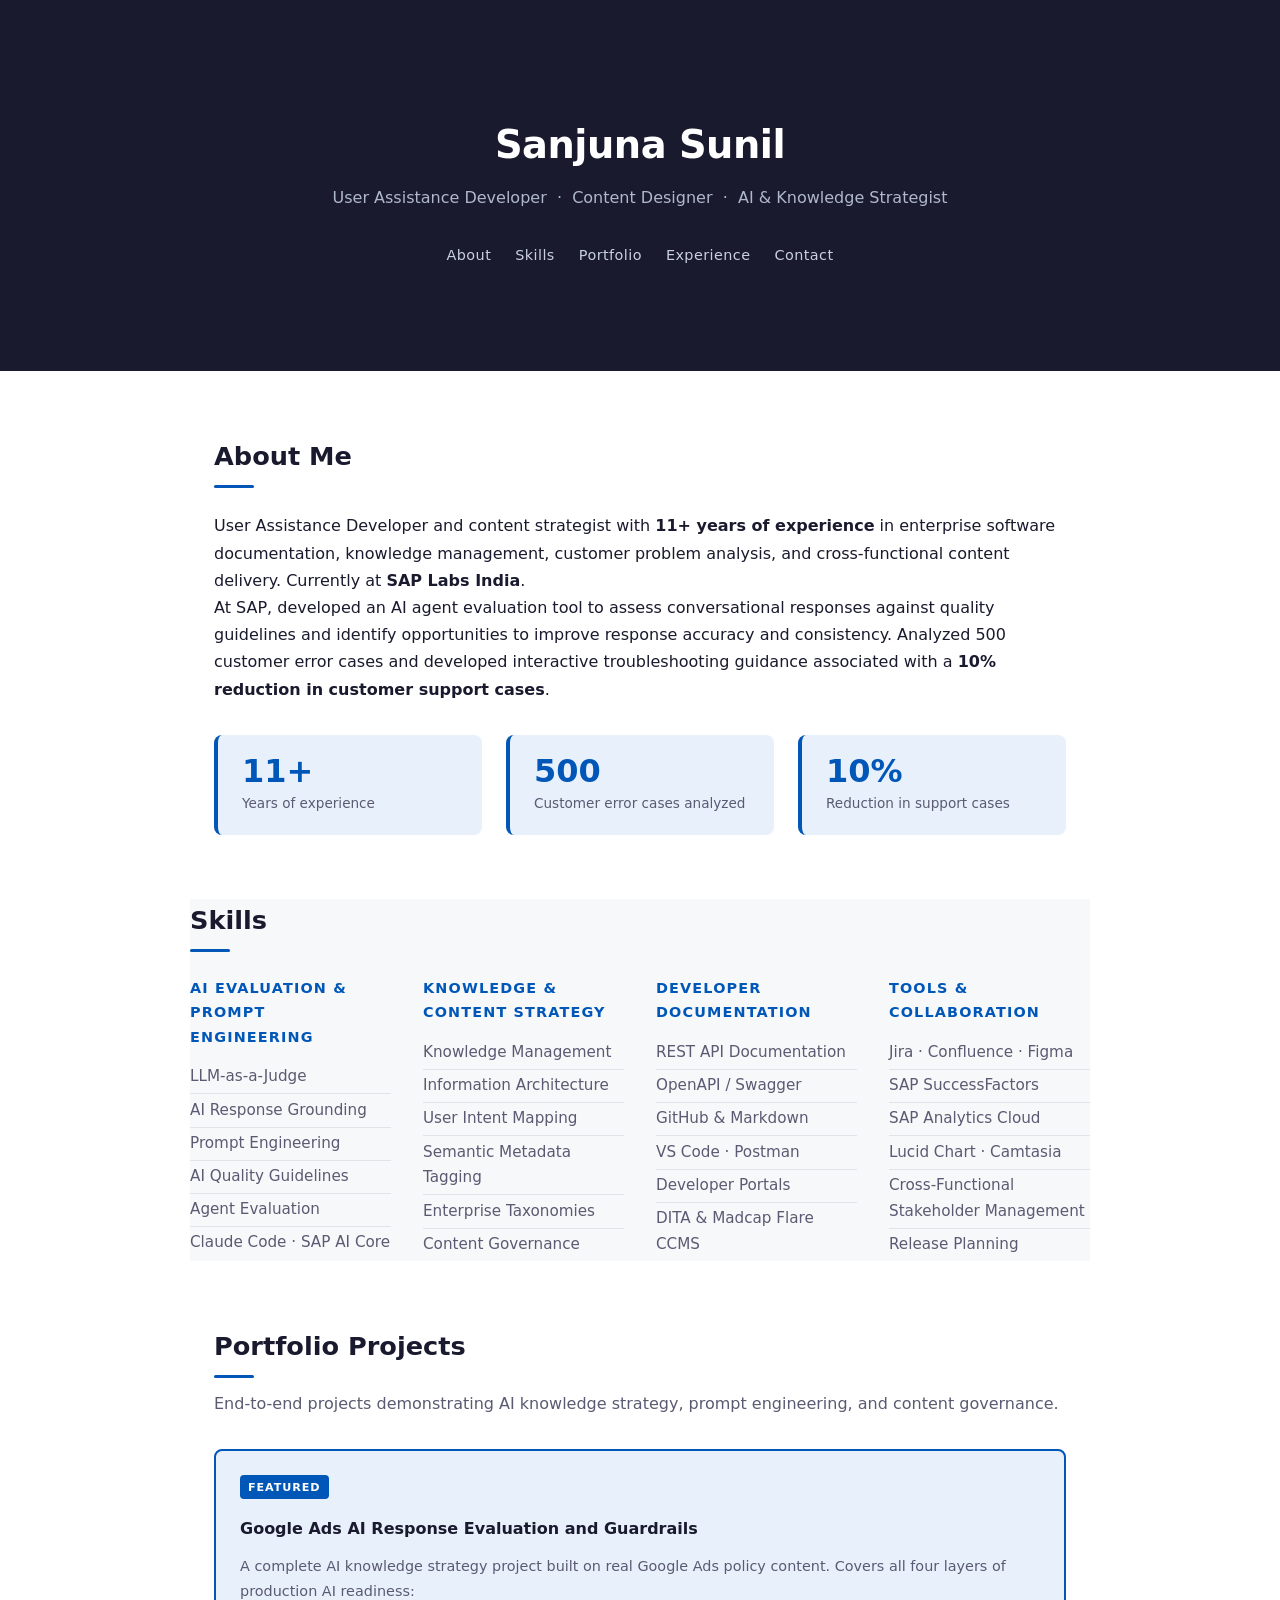
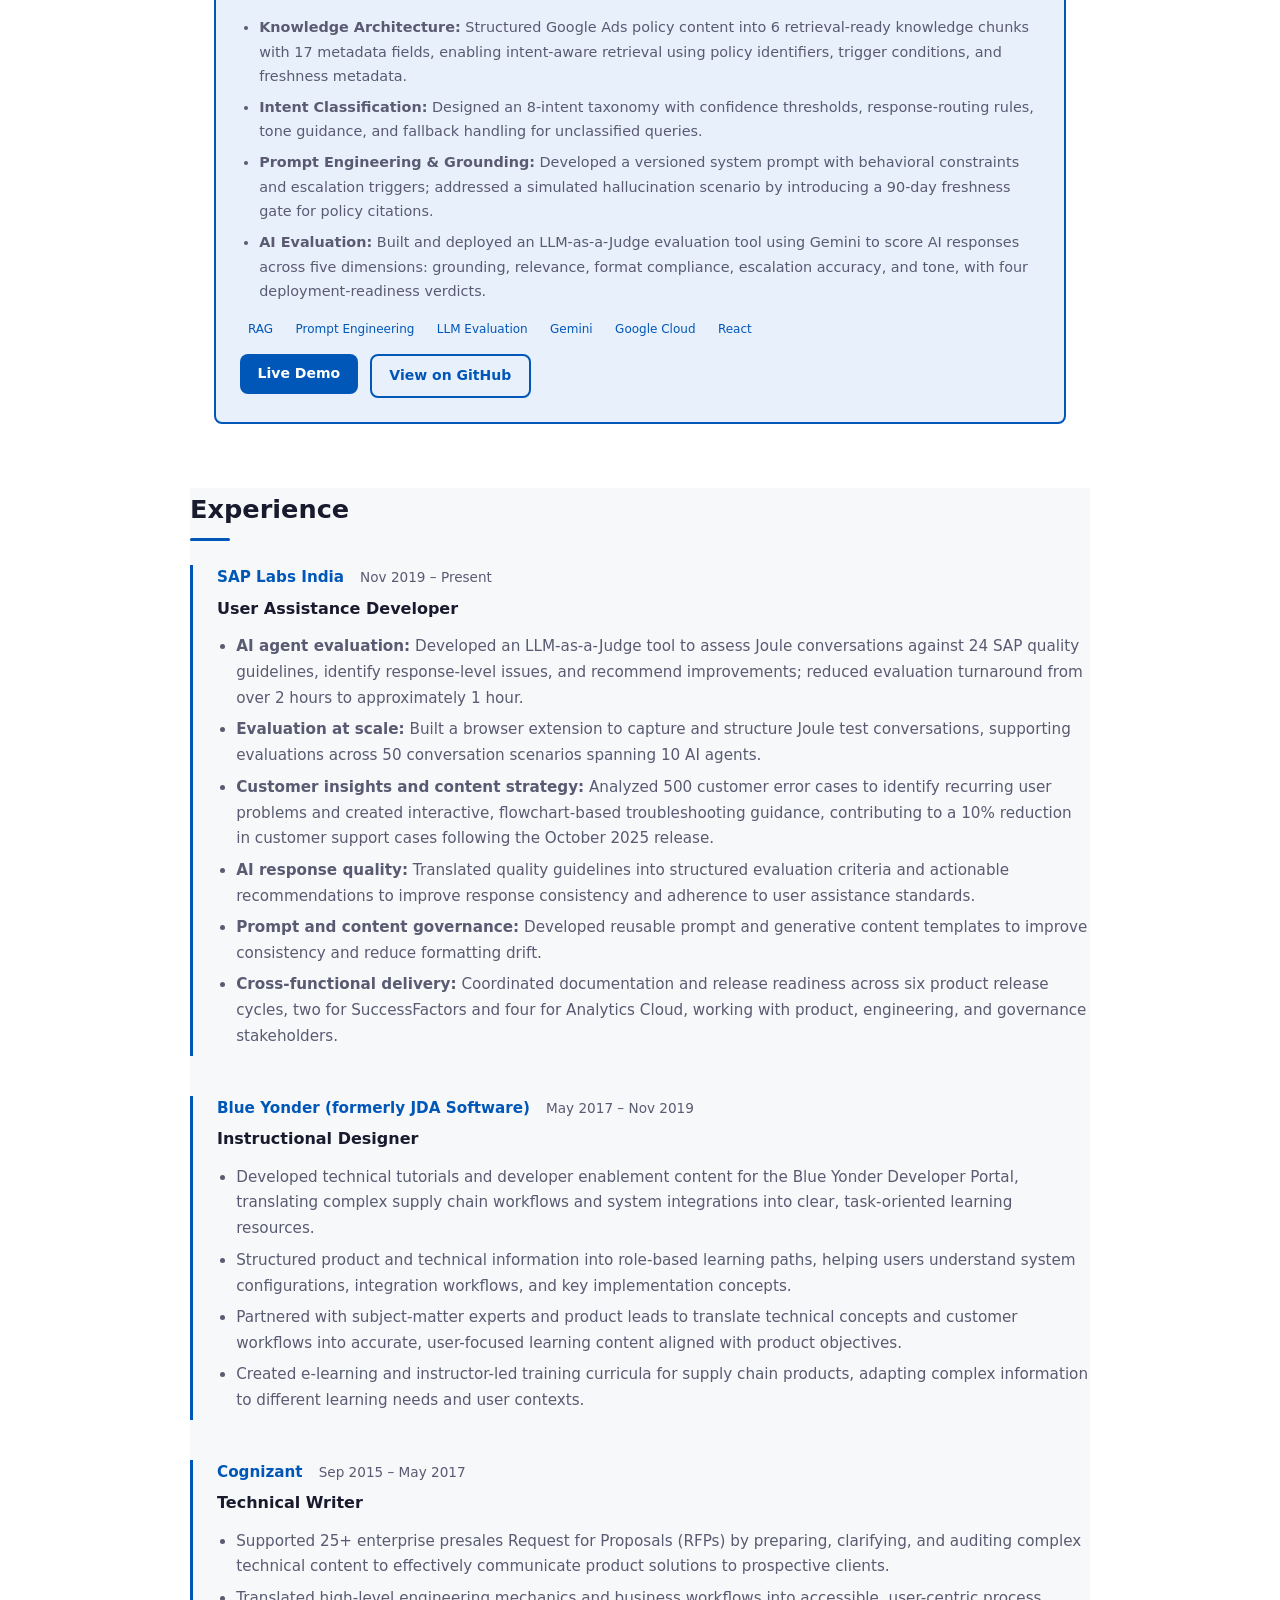
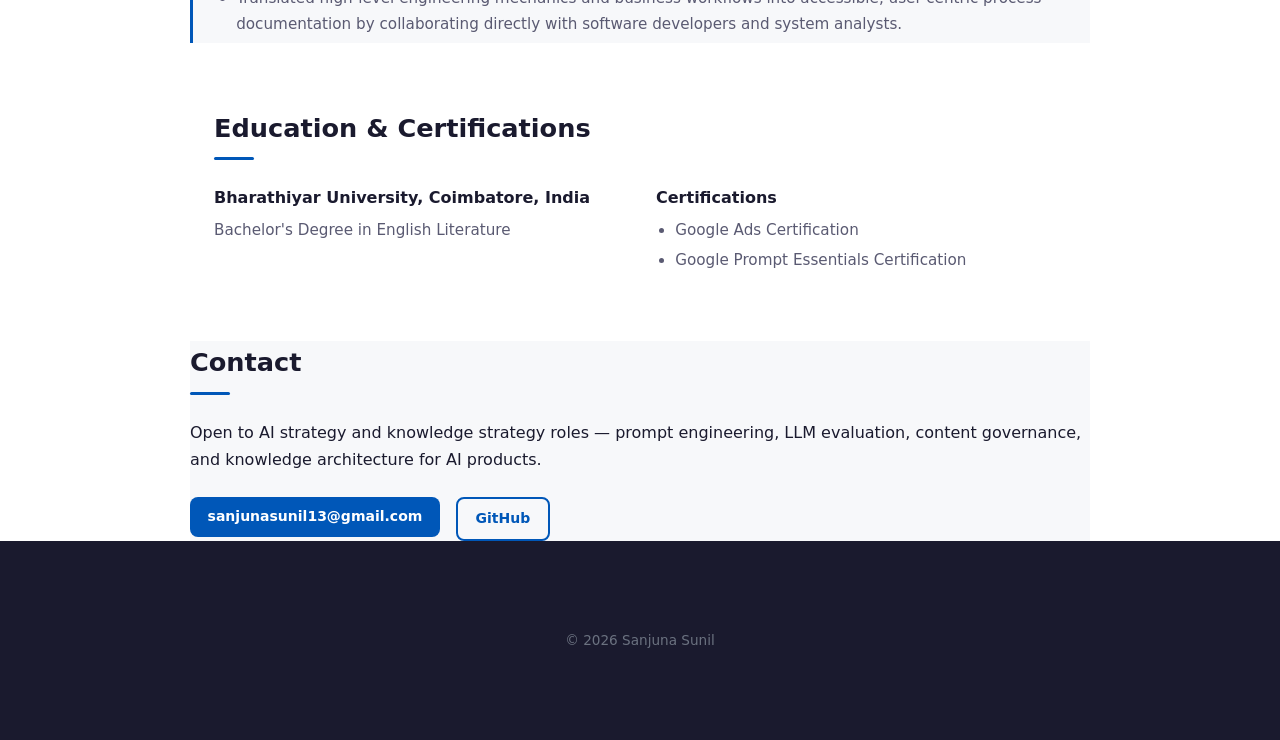
==== commit 3a587af8: "Remove API docs, Docs as Code, and AI Model Card project cards" ====
--- a/index.html
+++ b/index.html
@@ -123,30 +123,6 @@
             <a href="https://github.com/SanjunaSunil/google-ads-ai-knowledge-strategist-project" class="btn btn-outline" target="_blank">View on GitHub</a>
           </div>
         </div>
-        <div class="project-card">
-          <h3>API Documentation Sample</h3>
-          <p>End-to-end REST API documentation for a sample product, including an OpenAPI spec, endpoint reference, authentication guide, and getting started tutorial.</p>
-          <div class="tags">
-            <span>REST API</span><span>OpenAPI</span><span>Postman</span>
-          </div>
-          <a href="https://github.com/SanjunaSunil/api-docs-sample" class="btn" target="_blank">View on GitHub</a>
-        </div>
-        <div class="project-card">
-          <h3>Docs as Code Demo</h3>
-          <p>A documentation site built with MkDocs and deployed via GitHub Actions, demonstrating a full Docs as Code workflow: write in Markdown, review via pull request, publish automatically.</p>
-          <div class="tags">
-            <span>MkDocs</span><span>GitHub Actions</span><span>Markdown</span>
-          </div>
-          <a href="https://github.com/SanjunaSunil/docs-as-code-demo" class="btn" target="_blank">View on GitHub</a>
-        </div>
-        <div class="project-card">
-          <h3>AI Model Card</h3>
-          <p>A model card and responsible AI documentation for a publicly available model, following best practices for transparency, intended use, limitations, and ethical considerations.</p>
-          <div class="tags">
-            <span>AI Documentation</span><span>Model Cards</span><span>Responsible AI</span>
-          </div>
-          <a href="https://github.com/SanjunaSunil/ai-model-card" class="btn" target="_blank">View on GitHub</a>
-        </div>
       </div>
     </section>
 
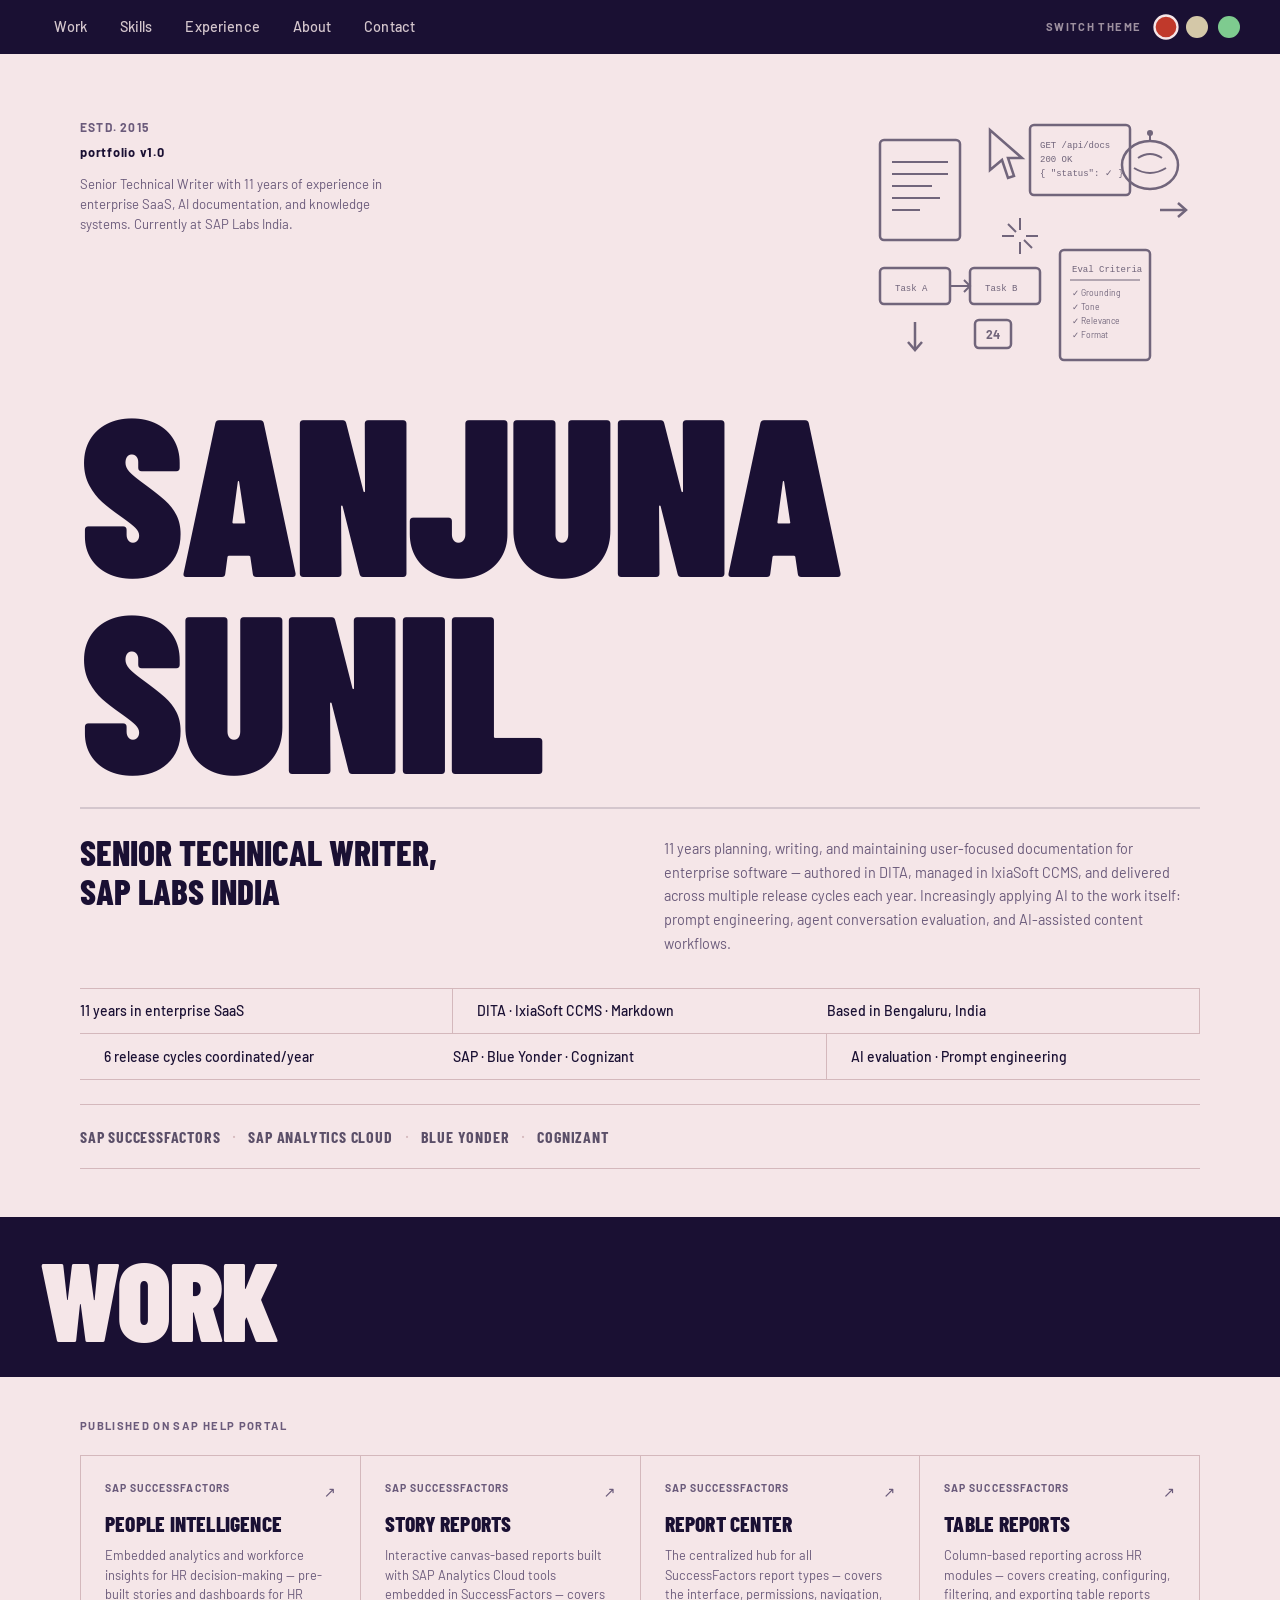
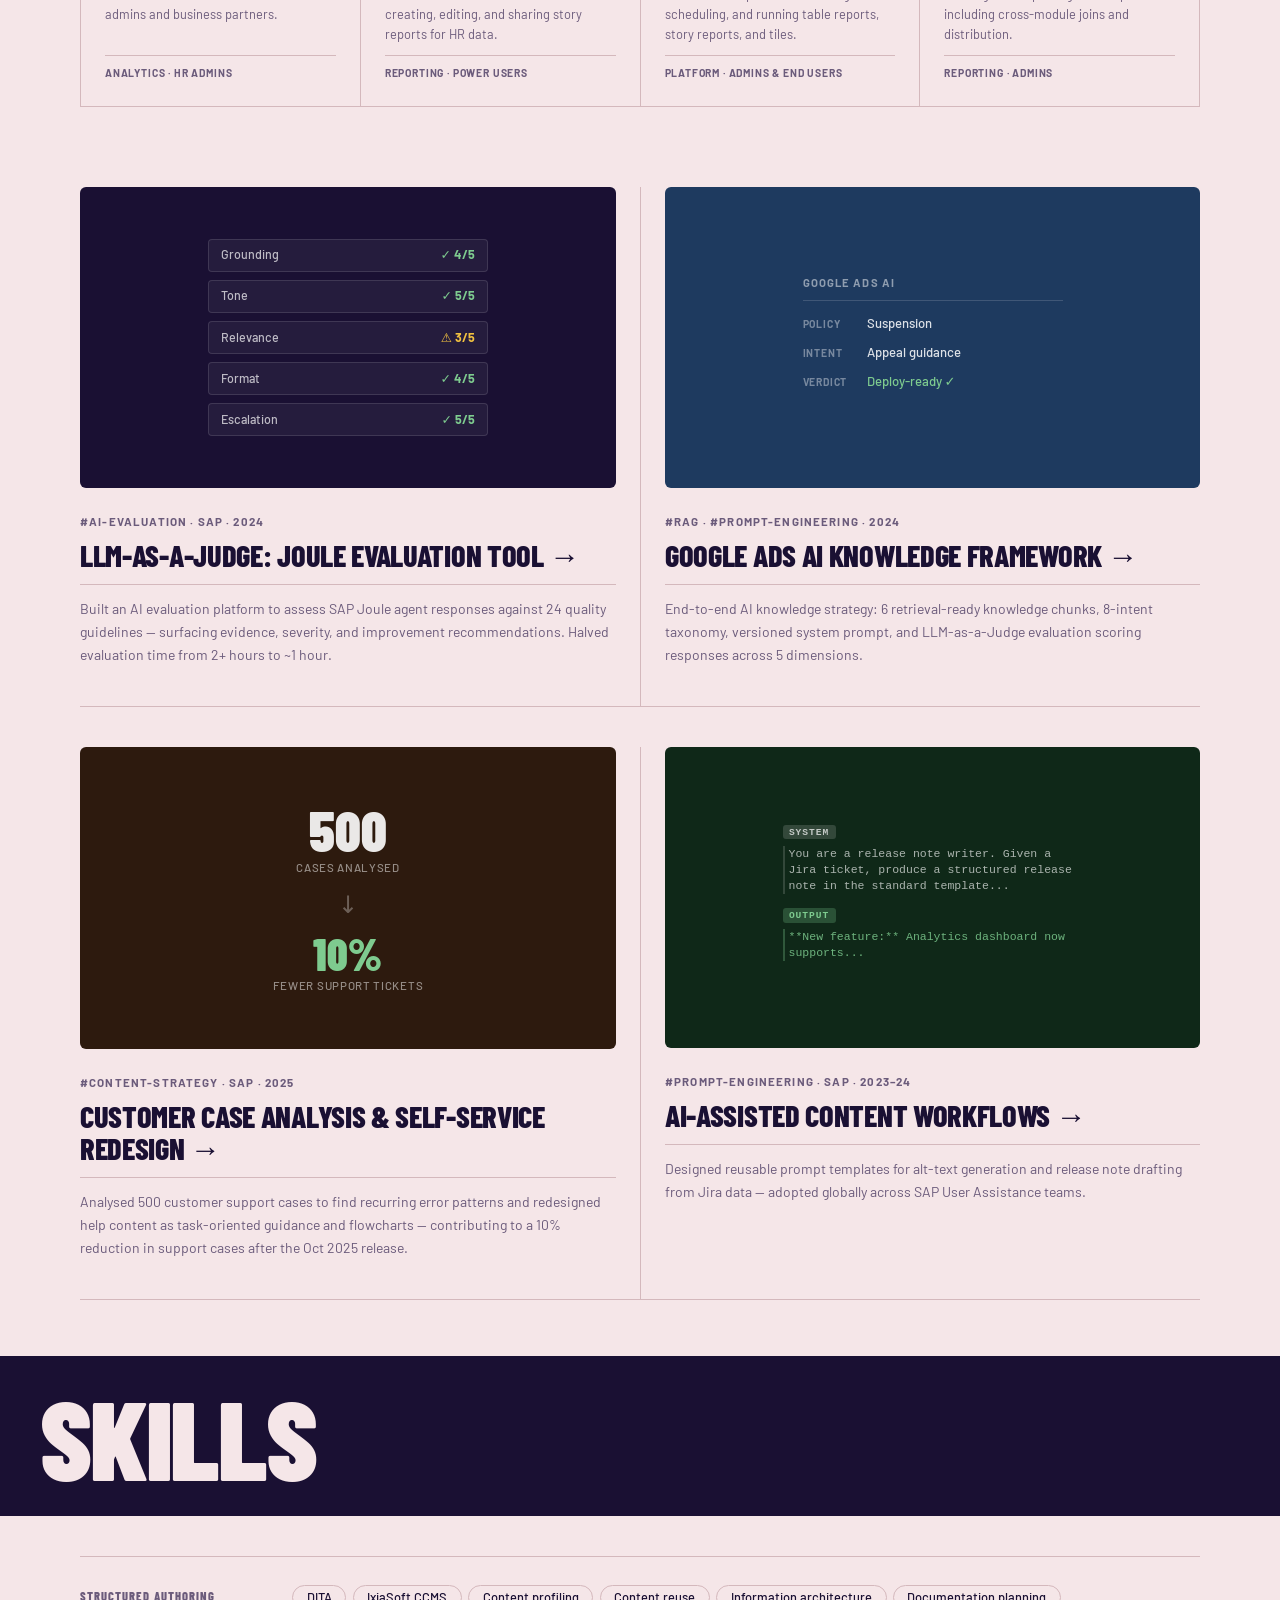
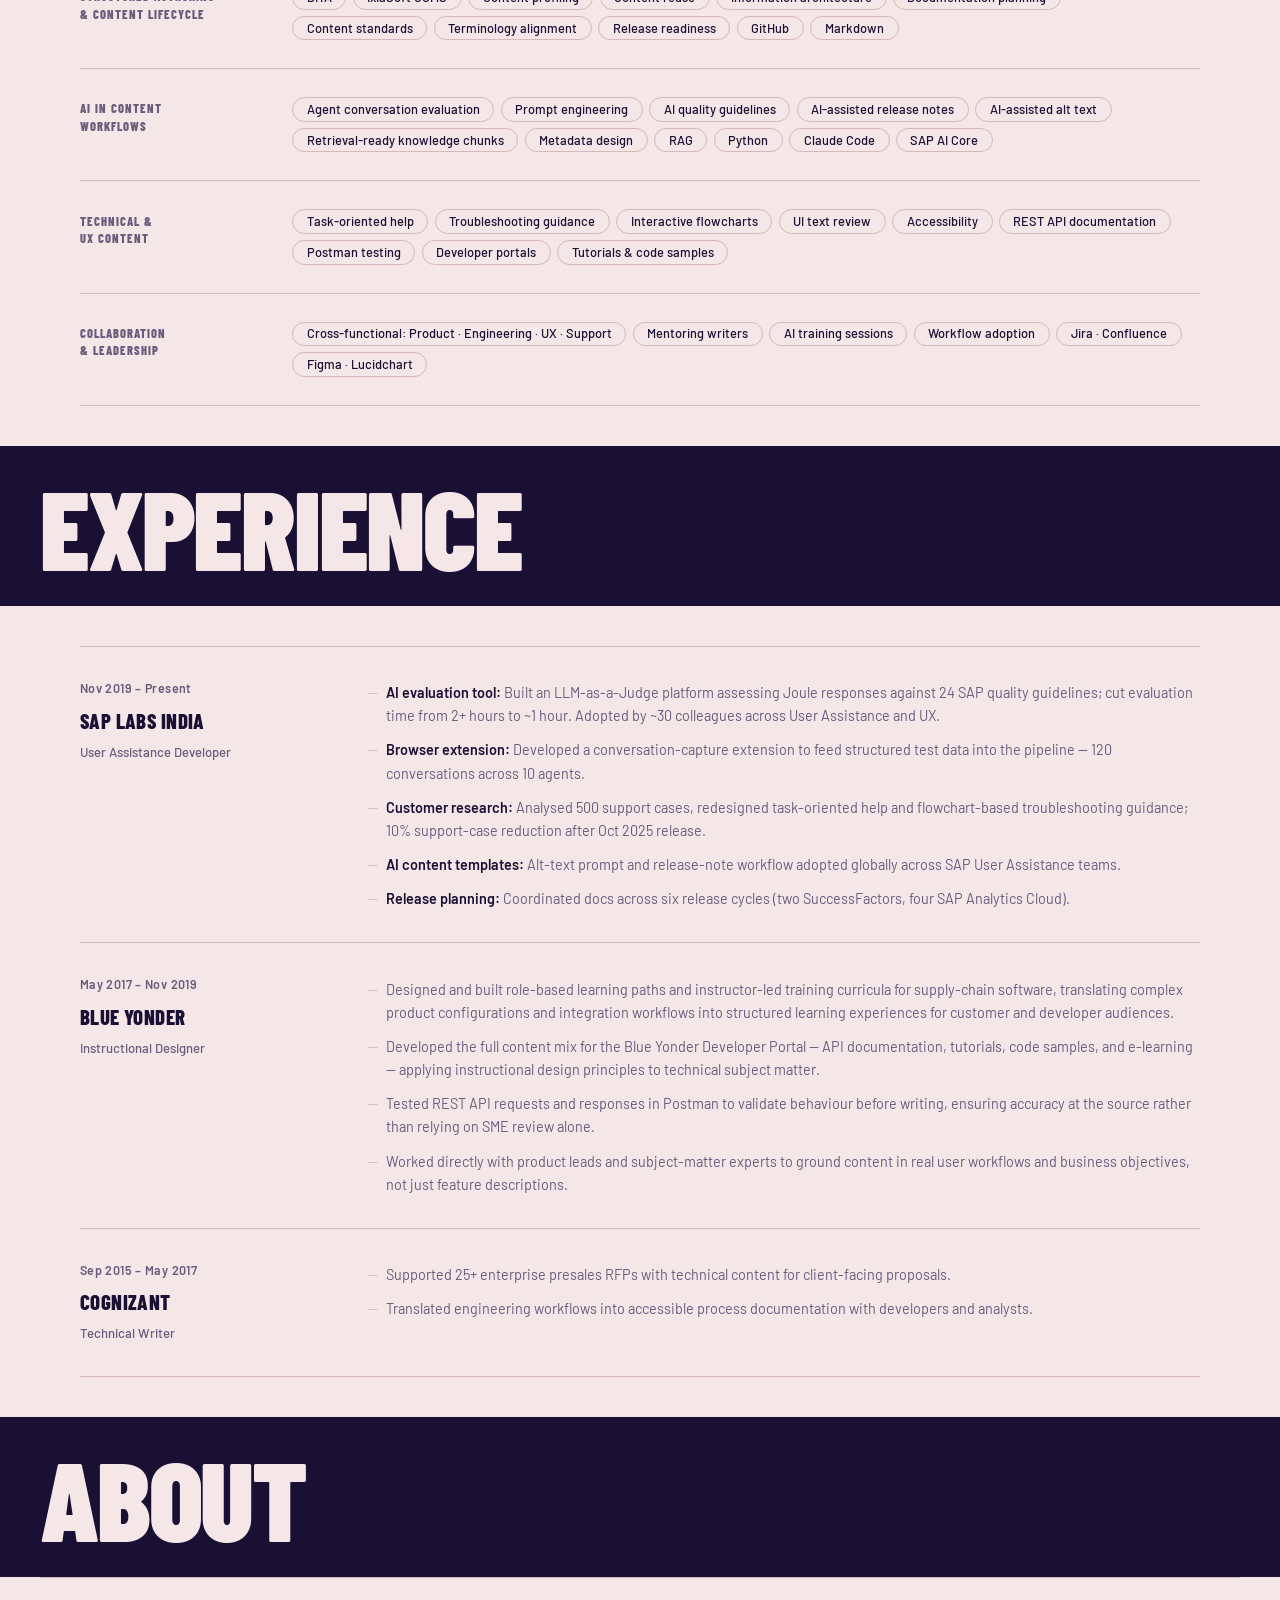
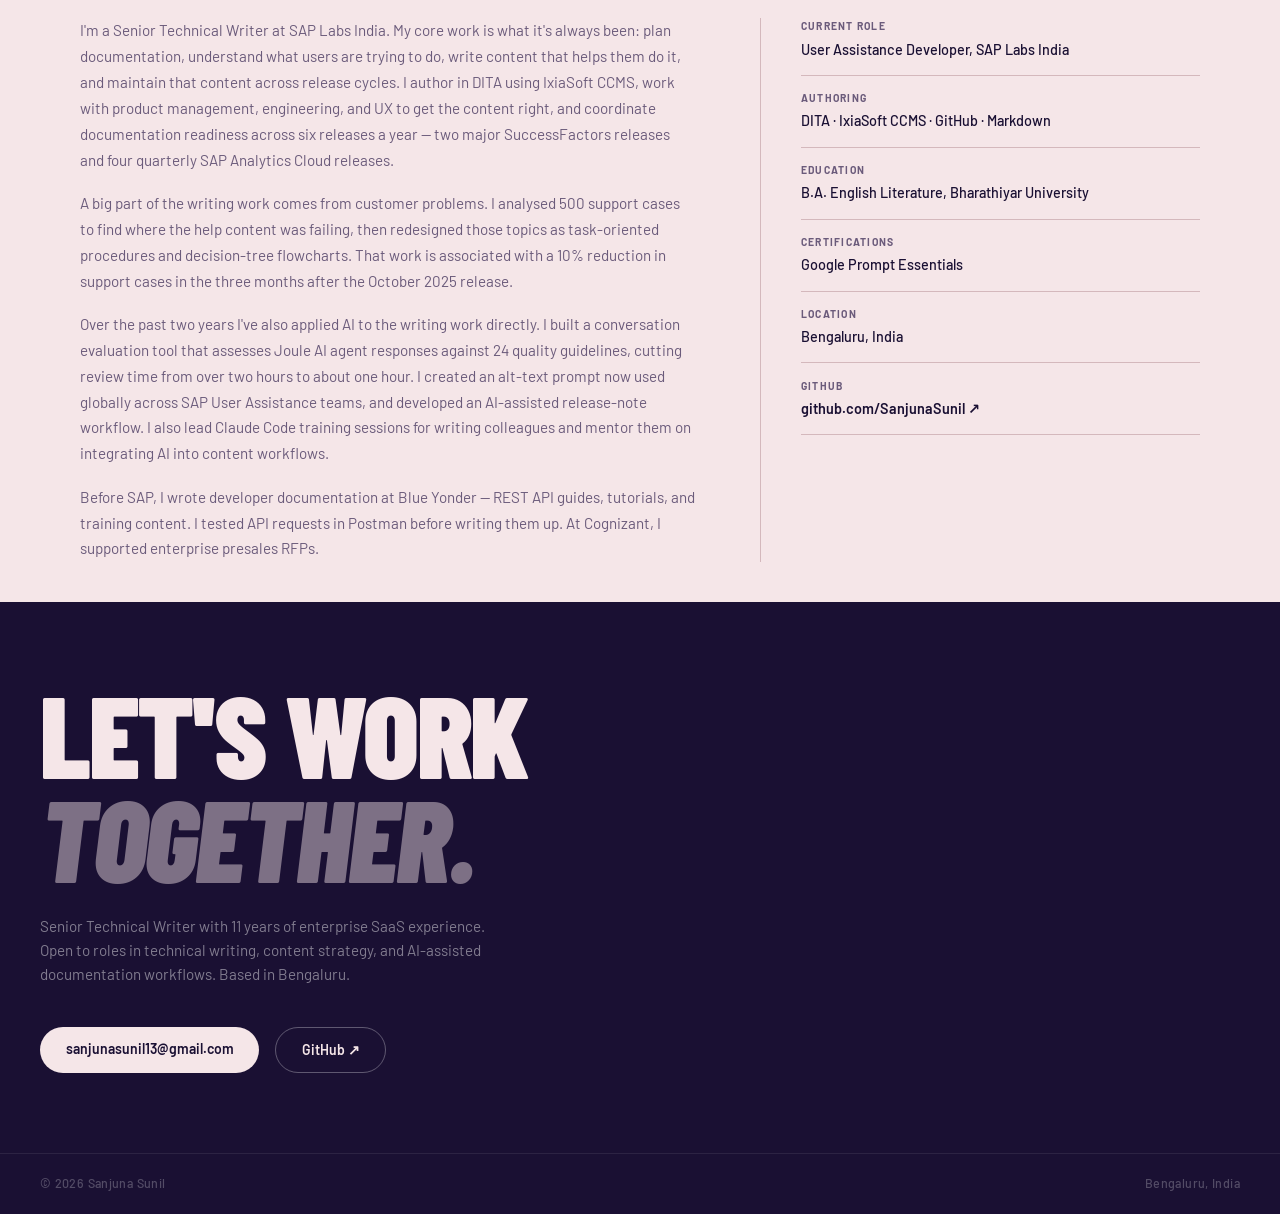
==== commit 86023332: "Add full portfolio redesign with case study pages and assets - Redesigned index.html: Juhi-style lay" ====
--- a/index.html
+++ b/index.html
@@ -1,216 +1,483 @@
 <!DOCTYPE html>
-<html lang="en">
+<html lang="en" data-theme="pink">
 <head>
   <meta charset="UTF-8" />
   <meta name="viewport" content="width=device-width, initial-scale=1.0" />
-  <title>Sanjuna Sunil – AI &amp; Knowledge Strategist</title>
+  <title>Sanjuna Sunil — Senior Technical Writer</title>
+  <link rel="preconnect" href="https://fonts.googleapis.com">
+  <link rel="preconnect" href="https://fonts.gstatic.com" crossorigin>
+  <link href="https://fonts.googleapis.com/css2?family=Barlow+Condensed:wght@700;800;900&family=Barlow:wght@400;500;600;700&display=swap" rel="stylesheet">
   <link rel="stylesheet" href="style.css" />
 </head>
 <body>
 
-  <header>
-    <div class="container">
-      <h1>Sanjuna Sunil</h1>
-      <p class="tagline">User Assistance Developer &nbsp;·&nbsp; Content Designer &nbsp;·&nbsp; AI &amp; Knowledge Strategist</p>
-      <nav>
-        <a href="#about">About</a>
-        <a href="#skills">Skills</a>
-        <a href="#portfolio">Portfolio</a>
-        <a href="#experience">Experience</a>
-        <a href="#contact">Contact</a>
-      </nav>
-    </div>
-  </header>
-
-  <main>
-
-    <!-- ABOUT -->
-    <section id="about" class="container">
-      <h2>About Me</h2>
-      <p>
-        User Assistance Developer and content strategist with <strong>11+ years of experience</strong> in enterprise software documentation, knowledge management, customer problem analysis, and cross-functional content delivery. Currently at <strong>SAP Labs India</strong>.
-      </p>
-      <p>
-        At SAP, developed an AI agent evaluation tool to assess conversational responses against quality guidelines and identify opportunities to improve response accuracy and consistency. Analyzed 500 customer error cases and developed interactive troubleshooting guidance associated with a <strong>10% reduction in customer support cases</strong>.
-      </p>
-      <div class="highlights">
-        <div class="highlight-card">
-          <span class="stat">11+</span>
-          <span class="label">Years of experience</span>
-        </div>
-        <div class="highlight-card">
-          <span class="stat">500</span>
-          <span class="label">Customer error cases analyzed</span>
-        </div>
-        <div class="highlight-card">
-          <span class="stat">10%</span>
-          <span class="label">Reduction in support cases</span>
-        </div>
-      </div>
-    </section>
-
-    <!-- SKILLS -->
-    <section id="skills" class="container alt-bg">
-      <h2>Skills</h2>
-      <div class="skills-grid">
-        <div class="skill-group">
-          <h3>AI Evaluation &amp; Prompt Engineering</h3>
-          <ul>
-            <li>LLM-as-a-Judge</li>
-            <li>AI Response Grounding</li>
-            <li>Prompt Engineering</li>
-            <li>AI Quality Guidelines</li>
-            <li>Agent Evaluation</li>
-            <li>Claude Code · SAP AI Core</li>
-          </ul>
-        </div>
-        <div class="skill-group">
-          <h3>Knowledge &amp; Content Strategy</h3>
-          <ul>
-            <li>Knowledge Management</li>
-            <li>Information Architecture</li>
-            <li>User Intent Mapping</li>
-            <li>Semantic Metadata Tagging</li>
-            <li>Enterprise Taxonomies</li>
-            <li>Content Governance</li>
-          </ul>
-        </div>
-        <div class="skill-group">
-          <h3>Developer Documentation</h3>
-          <ul>
-            <li>REST API Documentation</li>
-            <li>OpenAPI / Swagger</li>
-            <li>GitHub &amp; Markdown</li>
-            <li>VS Code · Postman</li>
-            <li>Developer Portals</li>
-            <li>DITA &amp; Madcap Flare CCMS</li>
-          </ul>
-        </div>
-        <div class="skill-group">
-          <h3>Tools &amp; Collaboration</h3>
-          <ul>
-            <li>Jira · Confluence · Figma</li>
-            <li>SAP SuccessFactors</li>
-            <li>SAP Analytics Cloud</li>
-            <li>Lucid Chart · Camtasia</li>
-            <li>Cross-Functional Stakeholder Management</li>
-            <li>Release Planning</li>
-          </ul>
-        </div>
-      </div>
-    </section>
-
-    <!-- PORTFOLIO -->
-    <section id="portfolio" class="container">
-      <h2>Portfolio Projects</h2>
-      <p class="section-intro">End-to-end projects demonstrating AI knowledge strategy, prompt engineering, and content governance.</p>
-      <div class="project-grid">
-        <div class="project-card featured">
-          <div class="featured-badge">Featured</div>
-          <h3>Google Ads AI Response Evaluation and Guardrails</h3>
-          <p>A complete AI knowledge strategy project built on real Google Ads policy content. Covers all four layers of production AI readiness:</p>
-          <ul class="project-bullets">
-            <li><strong>Knowledge Architecture:</strong> Structured Google Ads policy content into 6 retrieval-ready knowledge chunks with 17 metadata fields, enabling intent-aware retrieval using policy identifiers, trigger conditions, and freshness metadata.</li>
-            <li><strong>Intent Classification:</strong> Designed an 8-intent taxonomy with confidence thresholds, response-routing rules, tone guidance, and fallback handling for unclassified queries.</li>
-            <li><strong>Prompt Engineering &amp; Grounding:</strong> Developed a versioned system prompt with behavioral constraints and escalation triggers; addressed a simulated hallucination scenario by introducing a 90-day freshness gate for policy citations.</li>
-            <li><strong>AI Evaluation:</strong> Built and deployed an LLM-as-a-Judge evaluation tool using Gemini to score AI responses across five dimensions: grounding, relevance, format compliance, escalation accuracy, and tone, with four deployment-readiness verdicts.</li>
-          </ul>
-          <div class="tags">
-            <span>RAG</span><span>Prompt Engineering</span><span>LLM Evaluation</span><span>Gemini</span><span>Google Cloud</span><span>React</span>
+  <!-- ── NAV ── -->
+  <nav class="topnav">
+    <div class="nav-links">
+      <a href="#work">Work</a>
+      <a href="#skills">Skills</a>
+      <a href="#experience">Experience</a>
+      <a href="#about">About</a>
+      <a href="#contact">Contact</a>
+    </div>
+    <div class="theme-switcher">
+      <span class="switch-label">SWITCH THEME</span>
+      <button class="theme-dot active" data-theme="pink" aria-label="Pink theme"></button>
+      <button class="theme-dot" data-theme="sand" aria-label="Sand theme"></button>
+      <button class="theme-dot" data-theme="mint" aria-label="Mint theme"></button>
+    </div>
+  </nav>
+
+  <!-- ── HERO ── -->
+  <section class="hero">
+    <div class="hero-name-block">
+      <div class="hero-meta">
+        <span class="hero-estd">Estd. 2015</span>
+        <span class="hero-version">portfolio v1.0</span>
+        <p class="hero-blurb">Senior Technical Writer with 11 years of experience in enterprise SaaS, AI documentation, and knowledge systems. Currently at SAP Labs India.</p>
+      </div>
+      <div class="hero-illustration" aria-hidden="true">
+        <!-- SVG illustration: docs/writing themed icons -->
+        <svg viewBox="0 0 340 280" fill="none" xmlns="http://www.w3.org/2000/svg" class="hero-svg">
+          <!-- Document stack -->
+          <rect x="20" y="30" width="80" height="100" rx="4" stroke="currentColor" stroke-width="2.5" fill="none"/>
+          <line x1="32" y1="52" x2="88" y2="52" stroke="currentColor" stroke-width="2"/>
+          <line x1="32" y1="64" x2="88" y2="64" stroke="currentColor" stroke-width="2"/>
+          <line x1="32" y1="76" x2="72" y2="76" stroke="currentColor" stroke-width="2"/>
+          <line x1="32" y1="88" x2="80" y2="88" stroke="currentColor" stroke-width="2"/>
+          <line x1="32" y1="100" x2="60" y2="100" stroke="currentColor" stroke-width="2"/>
+          <!-- Cursor / pointer -->
+          <path d="M130 20 L130 60 L142 50 L148 68 L154 66 L148 48 L162 48 Z" stroke="currentColor" stroke-width="2.5" fill="none"/>
+          <!-- API / code block -->
+          <rect x="170" y="15" width="100" height="70" rx="4" stroke="currentColor" stroke-width="2.5" fill="none"/>
+          <text x="180" y="38" font-family="monospace" font-size="9" fill="currentColor">GET /api/docs</text>
+          <text x="180" y="52" font-family="monospace" font-size="9" fill="currentColor">200 OK</text>
+          <text x="180" y="66" font-family="monospace" font-size="9" fill="currentColor">{ "status": ✓ }</text>
+          <!-- Brain / LLM -->
+          <ellipse cx="290" cy="55" rx="28" ry="24" stroke="currentColor" stroke-width="2.5" fill="none"/>
+          <path d="M278 48 Q290 40 302 48" stroke="currentColor" stroke-width="2" fill="none"/>
+          <path d="M274 58 Q290 68 306 58" stroke="currentColor" stroke-width="2" fill="none"/>
+          <line x1="290" y1="31" x2="290" y2="25" stroke="currentColor" stroke-width="2"/>
+          <circle cx="290" cy="23" r="3" fill="currentColor"/>
+          <!-- Arrow right -->
+          <line x1="300" y1="100" x2="326" y2="100" stroke="currentColor" stroke-width="2.5"/>
+          <polyline points="318,93 326,100 318,107" stroke="currentColor" stroke-width="2.5" fill="none"/>
+          <!-- Flowchart box -->
+          <rect x="20" y="158" width="70" height="36" rx="4" stroke="currentColor" stroke-width="2.5" fill="none"/>
+          <text x="35" y="181" font-family="monospace" font-size="9" fill="currentColor">Task A</text>
+          <line x1="90" y1="176" x2="110" y2="176" stroke="currentColor" stroke-width="2"/>
+          <polyline points="104,170 110,176 104,182" stroke="currentColor" stroke-width="2" fill="none"/>
+          <rect x="110" y="158" width="70" height="36" rx="4" stroke="currentColor" stroke-width="2.5" fill="none"/>
+          <text x="125" y="181" font-family="monospace" font-size="9" fill="currentColor">Task B</text>
+          <!-- Evaluation / checklist -->
+          <rect x="200" y="140" width="90" height="110" rx="4" stroke="currentColor" stroke-width="2.5" fill="none"/>
+          <text x="212" y="162" font-size="9" fill="currentColor" font-family="monospace">Eval Criteria</text>
+          <line x1="210" y1="170" x2="280" y2="170" stroke="currentColor" stroke-width="1"/>
+          <text x="212" y="186" font-size="8.5" fill="currentColor">✓ Grounding</text>
+          <text x="212" y="200" font-size="8.5" fill="currentColor">✓ Tone</text>
+          <text x="212" y="214" font-size="8.5" fill="currentColor">✓ Relevance</text>
+          <text x="212" y="228" font-size="8.5" fill="currentColor">✓ Format</text>
+          <!-- Sparkle / star -->
+          <line x1="160" y1="120" x2="160" y2="108" stroke="currentColor" stroke-width="2"/>
+          <line x1="160" y1="132" x2="160" y2="144" stroke="currentColor" stroke-width="2"/>
+          <line x1="154" y1="126" x2="142" y2="126" stroke="currentColor" stroke-width="2"/>
+          <line x1="166" y1="126" x2="178" y2="126" stroke="currentColor" stroke-width="2"/>
+          <line x1="156" y1="122" x2="148" y2="114" stroke="currentColor" stroke-width="2"/>
+          <line x1="164" y1="130" x2="172" y2="138" stroke="currentColor" stroke-width="2"/>
+          <!-- Number badge -->
+          <rect x="115" y="210" width="36" height="28" rx="4" stroke="currentColor" stroke-width="2.5" fill="none"/>
+          <text x="126" y="229" font-size="12" font-weight="bold" fill="currentColor">24</text>
+          <!-- Down arrow -->
+          <line x1="55" y1="212" x2="55" y2="238" stroke="currentColor" stroke-width="2.5"/>
+          <polyline points="48,232 55,240 62,232" stroke="currentColor" stroke-width="2.5" fill="none"/>
+        </svg>
+      </div>
+    </div>
+
+    <h1 class="hero-name">
+      <span class="name-line">Sanjuna</span>
+      <span class="name-line">Sunil</span>
+    </h1>
+
+    <div class="hero-divider"></div>
+
+    <div class="hero-tagline-row">
+      <h2 class="hero-title">Senior Technical Writer,<br>SAP Labs India</h2>
+      <p class="hero-desc">11 years planning, writing, and maintaining user-focused documentation for enterprise software — authored in DITA, managed in IxiaSoft CCMS, and delivered across multiple release cycles each year. Increasingly applying AI to the work itself: prompt engineering, agent conversation evaluation, and AI-assisted content workflows.</p>
+    </div>
+
+    <div class="hero-facts">
+      <div class="fact-item">
+        <span>11 years in enterprise SaaS</span>
+      </div>
+      <div class="fact-item">
+        <span>DITA · IxiaSoft CCMS · Markdown</span>
+      </div>
+      <div class="fact-item">
+        <span>Based in Bengaluru, India</span>
+      </div>
+      <div class="fact-item">
+        <span>6 release cycles coordinated/year</span>
+      </div>
+      <div class="fact-item">
+        <span>SAP · Blue Yonder · Cognizant</span>
+      </div>
+      <div class="fact-item">
+        <span>AI evaluation · Prompt engineering</span>
+      </div>
+    </div>
+
+    <div class="hero-companies">
+      <span class="co-name">SAP SuccessFactors</span>
+      <span class="co-sep">·</span>
+      <span class="co-name">SAP Analytics Cloud</span>
+      <span class="co-sep">·</span>
+      <span class="co-name">Blue Yonder</span>
+      <span class="co-sep">·</span>
+      <span class="co-name">Cognizant</span>
+    </div>
+  </section>
+
+  <!-- ── WORK HEADER ── -->
+  <div class="section-banner" id="work">
+    <h2>Work</h2>
+  </div>
+
+  <!-- ── PUBLISHED GUIDES ── -->
+  <section class="published-section">
+    <p class="pub-eyebrow">Published on SAP Help Portal</p>
+    <div class="pub-grid">
+
+      <a class="pub-card" href="https://help.sap.com/docs/people-intelligence/people-intelligence/people-intelligence" target="_blank">
+        <div class="pub-card-top">
+          <span class="pub-product">SAP SuccessFactors</span>
+          <span class="pub-arrow">↗</span>
+        </div>
+        <h3 class="pub-title">People Intelligence</h3>
+        <p class="pub-desc">Embedded analytics and workforce insights for HR decision-making — pre-built stories and dashboards for HR admins and business partners.</p>
+        <div class="pub-rule"></div>
+        <span class="pub-tag">Analytics · HR Admins</span>
+      </a>
+
+      <a class="pub-card" href="https://help.sap.com/docs/successfactors-platform/story-reports/story-reports" target="_blank">
+        <div class="pub-card-top">
+          <span class="pub-product">SAP SuccessFactors</span>
+          <span class="pub-arrow">↗</span>
+        </div>
+        <h3 class="pub-title">Story Reports</h3>
+        <p class="pub-desc">Interactive canvas-based reports built with SAP Analytics Cloud tools embedded in SuccessFactors — covers creating, editing, and sharing story reports for HR data.</p>
+        <div class="pub-rule"></div>
+        <span class="pub-tag">Reporting · Power Users</span>
+      </a>
+
+      <a class="pub-card" href="https://help.sap.com/docs/successfactors-platform/report-center/overview-of-report-center" target="_blank">
+        <div class="pub-card-top">
+          <span class="pub-product">SAP SuccessFactors</span>
+          <span class="pub-arrow">↗</span>
+        </div>
+        <h3 class="pub-title">Report Center</h3>
+        <p class="pub-desc">The centralized hub for all SuccessFactors report types — covers the interface, permissions, navigation, scheduling, and running table reports, story reports, and tiles.</p>
+        <div class="pub-rule"></div>
+        <span class="pub-tag">Platform · Admins &amp; End Users</span>
+      </a>
+
+      <a class="pub-card" href="https://help.sap.com/docs/successfactors-platform/other-reports/table-reports" target="_blank">
+        <div class="pub-card-top">
+          <span class="pub-product">SAP SuccessFactors</span>
+          <span class="pub-arrow">↗</span>
+        </div>
+        <h3 class="pub-title">Table Reports</h3>
+        <p class="pub-desc">Column-based reporting across HR modules — covers creating, configuring, filtering, and exporting table reports including cross-module joins and distribution.</p>
+        <div class="pub-rule"></div>
+        <span class="pub-tag">Reporting · Admins</span>
+      </a>
+
+    </div>
+  </section>
+
+  <!-- ── WORK CARDS ── -->
+  <section class="work-grid">
+
+    <article class="work-card" onclick="location.href='work/joule-eval.html'" style="cursor:pointer">
+      <div class="work-img work-img--joule" aria-label="LLM Evaluation Tool illustration">
+        <div class="work-img-inner">
+          <div class="eval-mockup">
+            <div class="eval-bar"><span class="eval-label">Grounding</span><span class="eval-score eval-pass">✓ 4/5</span></div>
+            <div class="eval-bar"><span class="eval-label">Tone</span><span class="eval-score eval-pass">✓ 5/5</span></div>
+            <div class="eval-bar"><span class="eval-label">Relevance</span><span class="eval-score eval-warn">⚠ 3/5</span></div>
+            <div class="eval-bar"><span class="eval-label">Format</span><span class="eval-score eval-pass">✓ 4/5</span></div>
+            <div class="eval-bar"><span class="eval-label">Escalation</span><span class="eval-score eval-pass">✓ 5/5</span></div>
           </div>
-          <div class="project-links">
-            <a href="https://ads-evaluator.web.app" class="btn" target="_blank">Live Demo</a>
-            <a href="https://github.com/SanjunaSunil/google-ads-ai-knowledge-strategist-project" class="btn btn-outline" target="_blank">View on GitHub</a>
+        </div>
+      </div>
+      <div class="work-card-body">
+        <p class="work-tags">#AI-EVALUATION · SAP · 2024</p>
+        <h3 class="work-title"><a href="work/joule-eval.html">LLM-as-a-Judge: Joule Evaluation Tool <span class="arrow">→</span></a></h3>
+        <div class="work-rule"></div>
+        <p class="work-desc">Built an AI evaluation platform to assess SAP Joule agent responses against 24 quality guidelines — surfacing evidence, severity, and improvement recommendations. Halved evaluation time from 2+ hours to ~1 hour.</p>
+      </div>
+    </article>
+
+    <article class="work-card" onclick="location.href='work/google-ads.html'" style="cursor:pointer">
+      <div class="work-img work-img--ads" aria-label="Google Ads AI project illustration">
+        <div class="work-img-inner">
+          <div class="ads-mockup">
+            <div class="ads-header">Google Ads AI</div>
+            <div class="ads-row"><span class="ads-tag">Policy</span><span class="ads-val">Suspension</span></div>
+            <div class="ads-row"><span class="ads-tag">Intent</span><span class="ads-val">Appeal guidance</span></div>
+            <div class="ads-row"><span class="ads-tag">Verdict</span><span class="ads-val ads-green">Deploy-ready ✓</span></div>
           </div>
         </div>
       </div>
-    </section>
-
-    <!-- EXPERIENCE -->
-    <section id="experience" class="container alt-bg">
-      <h2>Experience</h2>
-      <div class="timeline">
-
-        <div class="timeline-item">
-          <div class="timeline-meta">
-            <span class="company">SAP Labs India</span>
-            <span class="period">Nov 2019 – Present</span>
+      <div class="work-card-body">
+        <p class="work-tags">#RAG · #PROMPT-ENGINEERING · 2024</p>
+        <h3 class="work-title"><a href="work/google-ads.html">Google Ads AI Knowledge Framework <span class="arrow">→</span></a></h3>
+        <div class="work-rule"></div>
+        <p class="work-desc">End-to-end AI knowledge strategy: 6 retrieval-ready knowledge chunks, 8-intent taxonomy, versioned system prompt, and LLM-as-a-Judge evaluation scoring responses across 5 dimensions.</p>
+      </div>
+    </article>
+
+    <article class="work-card" onclick="location.href='work/case-reduction.html'" style="cursor:pointer">
+      <div class="work-img work-img--cases" aria-label="Customer case analysis illustration">
+        <div class="work-img-inner">
+          <div class="cases-mockup">
+            <div class="cases-stat"><span class="cases-num">500</span><span class="cases-lbl">cases analysed</span></div>
+            <div class="cases-arrow">↓</div>
+            <div class="cases-stat cases-stat--result"><span class="cases-num cases-num--sm">10%</span><span class="cases-lbl">fewer support tickets</span></div>
           </div>
-          <h3>User Assistance Developer</h3>
-          <ul>
-            <li><strong>AI agent evaluation:</strong> Developed an LLM-as-a-Judge tool to assess Joule conversations against 24 SAP quality guidelines, identify response-level issues, and recommend improvements; reduced evaluation turnaround from over 2 hours to approximately 1 hour.</li>
-            <li><strong>Evaluation at scale:</strong> Built a browser extension to capture and structure Joule test conversations, supporting evaluations across 50 conversation scenarios spanning 10 AI agents.</li>
-            <li><strong>Customer insights and content strategy:</strong> Analyzed 500 customer error cases to identify recurring user problems and created interactive, flowchart-based troubleshooting guidance, contributing to a 10% reduction in customer support cases following the October 2025 release.</li>
-            <li><strong>AI response quality:</strong> Translated quality guidelines into structured evaluation criteria and actionable recommendations to improve response consistency and adherence to user assistance standards.</li>
-            <li><strong>Prompt and content governance:</strong> Developed reusable prompt and generative content templates to improve consistency and reduce formatting drift.</li>
-            <li><strong>Cross-functional delivery:</strong> Coordinated documentation and release readiness across six product release cycles, two for SuccessFactors and four for Analytics Cloud, working with product, engineering, and governance stakeholders.</li>
-          </ul>
-        </div>
-
-        <div class="timeline-item">
-          <div class="timeline-meta">
-            <span class="company">Blue Yonder (formerly JDA Software)</span>
-            <span class="period">May 2017 – Nov 2019</span>
+        </div>
+      </div>
+      <div class="work-card-body">
+        <p class="work-tags">#CONTENT-STRATEGY · SAP · 2025</p>
+        <h3 class="work-title"><a href="work/case-reduction.html">Customer Case Analysis &amp; Self-Service Redesign <span class="arrow">→</span></a></h3>
+        <div class="work-rule"></div>
+        <p class="work-desc">Analysed 500 customer support cases to find recurring error patterns and redesigned help content as task-oriented guidance and flowcharts — contributing to a 10% reduction in support cases after the Oct 2025 release.</p>
+      </div>
+    </article>
+
+    <article class="work-card" onclick="location.href='work/ai-content-workflows.html'" style="cursor:pointer">
+      <div class="work-img work-img--prompt" aria-label="AI-assisted content workflows illustration">
+        <div class="work-img-inner">
+          <div class="prompt-mockup">
+            <div class="prompt-line"><span class="prompt-label">SYSTEM</span></div>
+            <div class="prompt-text">You are a release note writer. Given a Jira ticket, produce a structured release note in the standard template...</div>
+            <div class="prompt-line prompt-line--out"><span class="prompt-label prompt-label--out">OUTPUT</span></div>
+            <div class="prompt-text prompt-text--out">**New feature:** Analytics dashboard now supports...</div>
           </div>
-          <h3>Instructional Designer</h3>
-          <ul>
-            <li>Developed technical tutorials and developer enablement content for the Blue Yonder Developer Portal, translating complex supply chain workflows and system integrations into clear, task-oriented learning resources.</li>
-            <li>Structured product and technical information into role-based learning paths, helping users understand system configurations, integration workflows, and key implementation concepts.</li>
-            <li>Partnered with subject-matter experts and product leads to translate technical concepts and customer workflows into accurate, user-focused learning content aligned with product objectives.</li>
-            <li>Created e-learning and instructor-led training curricula for supply chain products, adapting complex information to different learning needs and user contexts.</li>
-          </ul>
-        </div>
-
-        <div class="timeline-item">
-          <div class="timeline-meta">
-            <span class="company">Cognizant</span>
-            <span class="period">Sep 2015 – May 2017</span>
-          </div>
-          <h3>Technical Writer</h3>
-          <ul>
-            <li>Supported 25+ enterprise presales Request for Proposals (RFPs) by preparing, clarifying, and auditing complex technical content to effectively communicate product solutions to prospective clients.</li>
-            <li>Translated high-level engineering mechanics and business workflows into accessible, user-centric process documentation by collaborating directly with software developers and system analysts.</li>
-          </ul>
-        </div>
-
-      </div>
-    </section>
-
-    <!-- EDUCATION & CERTIFICATIONS -->
-    <section id="education" class="container">
-      <h2>Education &amp; Certifications</h2>
-      <div class="edu-grid">
-        <div class="edu-item">
-          <h3>Bharathiyar University, Coimbatore, India</h3>
-          <p>Bachelor's Degree in English Literature</p>
-        </div>
-        <div class="edu-item">
-          <h3>Certifications</h3>
-          <ul>
-            <li>Google Ads Certification</li>
-            <li>Google Prompt Essentials Certification</li>
-          </ul>
-        </div>
-      </div>
-    </section>
-
-    <!-- CONTACT -->
-    <section id="contact" class="container alt-bg">
-      <h2>Contact</h2>
-      <p>Open to AI strategy and knowledge strategy roles — prompt engineering, LLM evaluation, content governance, and knowledge architecture for AI products.</p>
+        </div>
+      </div>
+      <div class="work-card-body">
+        <p class="work-tags">#PROMPT-ENGINEERING · SAP · 2023–24</p>
+        <h3 class="work-title"><a href="work/ai-content-workflows.html">AI-Assisted Content Workflows <span class="arrow">→</span></a></h3>
+        <div class="work-rule"></div>
+        <p class="work-desc">Designed reusable prompt templates for alt-text generation and release note drafting from Jira data — adopted globally across SAP User Assistance teams.</p>
+      </div>
+    </article>
+
+  </section>
+
+  <!-- ── SKILLS BANNER ── -->
+  <div class="section-banner" id="skills">
+    <h2>Skills</h2>
+  </div>
+
+  <!-- ── SKILLS ── -->
+  <section class="skills-section">
+    <div class="skills-new">
+
+      <div class="skill-row">
+        <div class="skill-row-label">Structured authoring<br>&amp; content lifecycle</div>
+        <div class="skill-tags">
+          <span>DITA</span>
+          <span>IxiaSoft CCMS</span>
+          <span>Content profiling</span>
+          <span>Content reuse</span>
+          <span>Information architecture</span>
+          <span>Documentation planning</span>
+          <span>Content standards</span>
+          <span>Terminology alignment</span>
+          <span>Release readiness</span>
+          <span>GitHub</span>
+          <span>Markdown</span>
+        </div>
+      </div>
+
+      <div class="skill-row">
+        <div class="skill-row-label">AI in content<br>workflows</div>
+        <div class="skill-tags">
+          <span>Agent conversation evaluation</span>
+          <span>Prompt engineering</span>
+          <span>AI quality guidelines</span>
+          <span>AI-assisted release notes</span>
+          <span>AI-assisted alt text</span>
+          <span>Retrieval-ready knowledge chunks</span>
+          <span>Metadata design</span>
+          <span>RAG</span>
+          <span>Python</span>
+          <span>Claude Code</span>
+          <span>SAP AI Core</span>
+        </div>
+      </div>
+
+      <div class="skill-row">
+        <div class="skill-row-label">Technical &amp;<br>UX content</div>
+        <div class="skill-tags">
+          <span>Task-oriented help</span>
+          <span>Troubleshooting guidance</span>
+          <span>Interactive flowcharts</span>
+          <span>UI text review</span>
+          <span>Accessibility</span>
+          <span>REST API documentation</span>
+          <span>Postman testing</span>
+          <span>Developer portals</span>
+          <span>Tutorials &amp; code samples</span>
+        </div>
+      </div>
+
+      <div class="skill-row">
+        <div class="skill-row-label">Collaboration<br>&amp; leadership</div>
+        <div class="skill-tags">
+          <span>Cross-functional: Product · Engineering · UX · Support</span>
+          <span>Mentoring writers</span>
+          <span>AI training sessions</span>
+          <span>Workflow adoption</span>
+          <span>Jira · Confluence</span>
+          <span>Figma · Lucidchart</span>
+        </div>
+      </div>
+
+    </div>
+  </section>
+
+  <!-- ── EXPERIENCE BANNER ── -->
+  <div class="section-banner" id="experience">
+    <h2>Experience</h2>
+  </div>
+
+  <!-- ── EXPERIENCE ── -->
+  <section class="exp-section">
+
+    <div class="exp-entry">
+      <div class="exp-aside">
+        <span class="exp-period">Nov 2019 – Present</span>
+        <span class="exp-company">SAP Labs India</span>
+        <span class="exp-role">User Assistance Developer</span>
+      </div>
+      <ul class="exp-list">
+        <li><strong>AI evaluation tool:</strong> Built an LLM-as-a-Judge platform assessing Joule responses against 24 SAP quality guidelines; cut evaluation time from 2+ hours to ~1 hour. Adopted by ~30 colleagues across User Assistance and UX.</li>
+        <li><strong>Browser extension:</strong> Developed a conversation-capture extension to feed structured test data into the pipeline — 120 conversations across 10 agents.</li>
+        <li><strong>Customer research:</strong> Analysed 500 support cases, redesigned task-oriented help and flowchart-based troubleshooting guidance; 10% support-case reduction after Oct 2025 release.</li>
+        <li><strong>AI content templates:</strong> Alt-text prompt and release-note workflow adopted globally across SAP User Assistance teams.</li>
+        <li><strong>Release planning:</strong> Coordinated docs across six release cycles (two SuccessFactors, four SAP Analytics Cloud).</li>
+      </ul>
+    </div>
+
+    <div class="exp-entry">
+      <div class="exp-aside">
+        <span class="exp-period">May 2017 – Nov 2019</span>
+        <span class="exp-company">Blue Yonder</span>
+        <span class="exp-role">Instructional Designer</span>
+      </div>
+      <ul class="exp-list">
+        <li>Designed and built role-based learning paths and instructor-led training curricula for supply-chain software, translating complex product configurations and integration workflows into structured learning experiences for customer and developer audiences.</li>
+        <li>Developed the full content mix for the Blue Yonder Developer Portal — API documentation, tutorials, code samples, and e-learning — applying instructional design principles to technical subject matter.</li>
+        <li>Tested REST API requests and responses in Postman to validate behaviour before writing, ensuring accuracy at the source rather than relying on SME review alone.</li>
+        <li>Worked directly with product leads and subject-matter experts to ground content in real user workflows and business objectives, not just feature descriptions.</li>
+      </ul>
+    </div>
+
+    <div class="exp-entry">
+      <div class="exp-aside">
+        <span class="exp-period">Sep 2015 – May 2017</span>
+        <span class="exp-company">Cognizant</span>
+        <span class="exp-role">Technical Writer</span>
+      </div>
+      <ul class="exp-list">
+        <li>Supported 25+ enterprise presales RFPs with technical content for client-facing proposals.</li>
+        <li>Translated engineering workflows into accessible process documentation with developers and analysts.</li>
+      </ul>
+    </div>
+
+  </section>
+
+  <!-- ── ABOUT BANNER ── -->
+  <div class="section-banner" id="about">
+    <h2>About</h2>
+  </div>
+
+  <!-- ── ABOUT ── -->
+  <section class="about-section">
+    <div class="about-left">
+      <p>I'm a Senior Technical Writer at SAP Labs India. My core work is what it's always been: plan documentation, understand what users are trying to do, write content that helps them do it, and maintain that content across release cycles. I author in DITA using IxiaSoft CCMS, work with product management, engineering, and UX to get the content right, and coordinate documentation readiness across six releases a year — two major SuccessFactors releases and four quarterly SAP Analytics Cloud releases.</p>
+      <p>A big part of the writing work comes from customer problems. I analysed 500 support cases to find where the help content was failing, then redesigned those topics as task-oriented procedures and decision-tree flowcharts. That work is associated with a 10% reduction in support cases in the three months after the October 2025 release.</p>
+      <p>Over the past two years I've also applied AI to the writing work directly. I built a conversation evaluation tool that assesses Joule AI agent responses against 24 quality guidelines, cutting review time from over two hours to about one hour. I created an alt-text prompt now used globally across SAP User Assistance teams, and developed an AI-assisted release-note workflow. I also lead Claude Code training sessions for writing colleagues and mentor them on integrating AI into content workflows.</p>
+      <p>Before SAP, I wrote developer documentation at Blue Yonder — REST API guides, tutorials, and training content. I tested API requests in Postman before writing them up. At Cognizant, I supported enterprise presales RFPs.</p>
+    </div>
+    <div class="about-right">
+      <div class="about-fact">
+        <span class="af-label">Current role</span>
+        <span class="af-val">User Assistance Developer, SAP Labs India</span>
+      </div>
+      <div class="about-fact">
+        <span class="af-label">Authoring</span>
+        <span class="af-val">DITA · IxiaSoft CCMS · GitHub · Markdown</span>
+      </div>
+      <div class="about-fact">
+        <span class="af-label">Education</span>
+        <span class="af-val">B.A. English Literature, Bharathiyar University</span>
+      </div>
+      <div class="about-fact">
+        <span class="af-label">Certifications</span>
+        <span class="af-val">Google Prompt Essentials</span>
+      </div>
+      <div class="about-fact">
+        <span class="af-label">Location</span>
+        <span class="af-val">Bengaluru, India</span>
+      </div>
+      <div class="about-fact">
+        <span class="af-label">GitHub</span>
+        <span class="af-val"><a href="https://github.com/SanjunaSunil" target="_blank">github.com/SanjunaSunil ↗</a></span>
+      </div>
+    </div>
+  </section>
+
+  <!-- ── CONTACT ── -->
+  <section class="contact-section" id="contact">
+    <div class="contact-inner">
+      <h2 class="contact-heading">Let's work<br><em>together.</em></h2>
+      <p class="contact-sub">Senior Technical Writer with 11 years of enterprise SaaS experience. Open to roles in technical writing, content strategy, and AI-assisted documentation workflows. Based in Bengaluru.</p>
       <div class="contact-links">
-        <a href="mailto:sanjunasunil13@gmail.com" class="btn">sanjunasunil13@gmail.com</a>
-        <a href="https://github.com/SanjunaSunil" class="btn btn-outline" target="_blank">GitHub</a>
-      </div>
-    </section>
-
-  </main>
-
-  <footer>
-    <div class="container">
-      <p>&copy; 2026 Sanjuna Sunil</p>
-    </div>
+        <a href="mailto:sanjunasunil13@gmail.com" class="contact-btn">sanjunasunil13@gmail.com</a>
+        <a href="https://github.com/SanjunaSunil" class="contact-btn contact-btn--ghost" target="_blank">GitHub ↗</a>
+      </div>
+    </div>
+  </section>
+
+  <footer class="site-footer">
+    <span>© 2026 Sanjuna Sunil</span>
+    <span>Bengaluru, India</span>
   </footer>
+
+  <button class="scroll-top" id="scrollTop" aria-label="Back to top">↑</button>
+
+  <script>
+    // Theme switcher
+    const dots = document.querySelectorAll('.theme-dot');
+    dots.forEach(dot => {
+      dot.addEventListener('click', () => {
+        document.documentElement.setAttribute('data-theme', dot.dataset.theme);
+        dots.forEach(d => d.classList.remove('active'));
+        dot.classList.add('active');
+      });
+    });
+
+    // Scroll-to-top button
+    const scrollBtn = document.getElementById('scrollTop');
+    window.addEventListener('scroll', () => {
+      scrollBtn.classList.toggle('visible', window.scrollY > 400);
+    });
+    scrollBtn.addEventListener('click', () => window.scrollTo({ top: 0, behavior: 'smooth' }));
+  </script>
 
 </body>
 </html>
--- a/style.css
+++ b/style.css
@@ -1,370 +1,1008 @@
-/* ── Reset & base ── */
+/* ── Fonts ── */
+@import url('https://fonts.googleapis.com/css2?family=Barlow+Condensed:wght@700;800;900&family=Barlow:wght@400;500;600;700&display=swap');
+
 *, *::before, *::after { box-sizing: border-box; margin: 0; padding: 0; }
 
-:root {
-  --color-bg: #ffffff;
-  --color-bg-alt: #f7f8fa;
-  --color-text: #1a1a2e;
-  --color-text-muted: #5a5a72;
-  --color-accent: #0057b8;
-  --color-accent-light: #e8f0fc;
-  --color-border: #e2e4ea;
-  --font-sans: 'Segoe UI', system-ui, -apple-system, sans-serif;
-  --radius: 8px;
-  --max-width: 900px;
-}
+/* ── Theme tokens ── */
+:root,
+[data-theme="pink"] {
+  --bg:       #f5e6e8;
+  --ink:      #1a1033;
+  --ink-mid:  #3a2a50;
+  --ink-muted:#6b5b7b;
+  --banner-bg:#1a1033;
+  --banner-fg:#f5e6e8;
+  --card-bg:  #f5e6e8;
+  --rule:     #d4b8bc;
+  --nav-bg:   #1a1033;
+  --nav-fg:   #f5e6e8;
+  --dot1: #c0392b;
+  --dot2: #d4b8bc;
+  --dot3: #7ecb8f;
+  --mockup-bg:#1a1033;
+  --mockup-fg:#f5e6e8;
+}
+
+[data-theme="sand"] {
+  --bg:       #f0e8d8;
+  --ink:      #1a1410;
+  --ink-mid:  #3a2e20;
+  --ink-muted:#7a6a50;
+  --banner-bg:#1a1410;
+  --banner-fg:#f0e8d8;
+  --card-bg:  #f0e8d8;
+  --rule:     #c8b898;
+  --nav-bg:   #1a1410;
+  --nav-fg:   #f0e8d8;
+  --dot1: #c0392b;
+  --dot2: #d4c8a8;
+  --dot3: #7ecb8f;
+  --mockup-bg:#1a1410;
+  --mockup-fg:#f0e8d8;
+}
+
+[data-theme="mint"] {
+  --bg:       #d8ede6;
+  --ink:      #0a1f18;
+  --ink-mid:  #1a3a2c;
+  --ink-muted:#4a7060;
+  --banner-bg:#0a1f18;
+  --banner-fg:#d8ede6;
+  --card-bg:  #d8ede6;
+  --rule:     #a8ccc0;
+  --nav-bg:   #0a1f18;
+  --nav-fg:   #d8ede6;
+  --dot1: #c0392b;
+  --dot2: #a8ccc0;
+  --dot3: #7ecb8f;
+  --mockup-bg:#0a1f18;
+  --mockup-fg:#d8ede6;
+}
+
+/* ── Base ── */
+html { scroll-behavior: smooth; }
 
 body {
-  font-family: var(--font-sans);
-  background: var(--color-bg);
-  color: var(--color-text);
-  line-height: 1.7;
+  background: var(--bg);
+  color: var(--ink);
+  font-family: 'Barlow', system-ui, sans-serif;
   font-size: 16px;
-}
-
-/* ── Layout ── */
-.container {
-  max-width: var(--max-width);
-  margin: 0 auto;
-  padding: 4rem 1.5rem;
-}
-
-.alt-bg { background: var(--color-bg-alt); }
-.alt-bg .container { background: transparent; }
-
-section.alt-bg {
-  padding: 0;
-}
-
-/* ── Header ── */
-header {
-  background: var(--color-text);
-  color: #fff;
-  padding: 3rem 1.5rem 2.5rem;
-  text-align: center;
-}
-
-header h1 {
-  font-size: 2.4rem;
-  font-weight: 700;
-  letter-spacing: -0.5px;
-  margin-bottom: 0.4rem;
-}
-
-header .tagline {
-  font-size: 1rem;
-  color: #b0b8cc;
-  margin-bottom: 2rem;
-}
-
-header nav {
-  display: flex;
-  justify-content: center;
-  gap: 1.5rem;
-  flex-wrap: wrap;
-}
-
-header nav a {
-  color: #c8d0e0;
+  line-height: 1.6;
+  -webkit-font-smoothing: antialiased;
+}
+
+/* ── Nav ── */
+.topnav {
+  position: sticky;
+  top: 0;
+  z-index: 100;
+  background: var(--nav-bg);
+  display: flex;
+  align-items: center;
+  justify-content: space-between;
+  padding: 0 2.5rem;
+  height: 54px;
+}
+
+.nav-links {
+  display: flex;
+  gap: 0.25rem;
+}
+
+.nav-links a {
+  color: var(--nav-fg);
   text-decoration: none;
   font-size: 0.9rem;
-  letter-spacing: 0.03em;
-  transition: color 0.2s;
-}
-
-header nav a:hover { color: #fff; }
-
-/* ── Section headings ── */
-h2 {
-  font-size: 1.6rem;
-  font-weight: 700;
+  font-weight: 500;
+  letter-spacing: 0.01em;
+  padding: 0.35rem 0.9rem;
+  border-radius: 4px;
+  opacity: 0.85;
+  transition: opacity 0.15s;
+}
+
+.nav-links a:hover { opacity: 1; }
+
+.theme-switcher {
+  display: flex;
+  align-items: center;
+  gap: 0.6rem;
+}
+
+.switch-label {
+  font-size: 0.7rem;
+  font-weight: 700;
+  letter-spacing: 0.12em;
+  color: var(--nav-fg);
+  opacity: 0.6;
+  text-transform: uppercase;
+  margin-right: 0.25rem;
+}
+
+.theme-dot {
+  width: 22px;
+  height: 22px;
+  border-radius: 50%;
+  border: 2px solid transparent;
+  cursor: pointer;
+  transition: border-color 0.15s, transform 0.15s;
+  padding: 0;
+}
+
+.theme-dot:nth-child(2) { background: var(--dot1); }
+.theme-dot:nth-child(3) { background: var(--dot2); }
+.theme-dot:nth-child(4) { background: var(--dot3); }
+
+.theme-dot.active,
+.theme-dot:hover {
+  border-color: var(--nav-fg);
+  transform: scale(1.15);
+}
+
+/* ── Hero ── */
+.hero {
+  padding: 3.5rem 2.5rem 3rem;
+  max-width: 1200px;
+  margin: 0 auto;
+}
+
+.hero-name-block {
+  display: flex;
+  justify-content: space-between;
+  align-items: flex-start;
+  margin-bottom: 0;
+  gap: 2rem;
+}
+
+.hero-meta {
+  display: flex;
+  flex-direction: column;
+  gap: 0.3rem;
+  max-width: 320px;
+  padding-top: 0.5rem;
+}
+
+.hero-estd {
+  font-size: 0.75rem;
+  font-weight: 700;
+  letter-spacing: 0.1em;
+  text-transform: uppercase;
+  color: var(--ink-muted);
+}
+
+.hero-version {
+  font-size: 0.8rem;
+  font-weight: 700;
+  letter-spacing: 0.06em;
+  color: var(--ink);
+}
+
+.hero-blurb {
+  margin-top: 0.5rem;
+  font-size: 0.82rem;
+  color: var(--ink-muted);
+  line-height: 1.5;
+}
+
+.hero-illustration {
+  flex-shrink: 0;
+  width: 340px;
+  color: var(--ink);
+  opacity: 0.6;
+}
+
+.hero-svg {
+  width: 100%;
+  height: auto;
+}
+
+.hero-name {
+  font-family: 'Barlow Condensed', sans-serif;
+  font-weight: 900;
+  font-size: clamp(6rem, 18vw, 14rem);
+  line-height: 0.88;
+  letter-spacing: -0.02em;
+  text-transform: uppercase;
+  color: var(--ink);
+  margin: -0.5rem 0 0;
+  display: flex;
+  flex-direction: column;
+}
+
+.name-line { display: block; }
+
+.hero-divider {
+  height: 2px;
+  background: var(--ink);
+  margin: 1.5rem 0;
+  opacity: 0.15;
+}
+
+.hero-tagline-row {
+  display: grid;
+  grid-template-columns: 1fr 1fr;
+  gap: 3rem;
+  margin-bottom: 2rem;
+}
+
+.hero-title {
+  font-family: 'Barlow Condensed', sans-serif;
+  font-size: clamp(1.5rem, 3vw, 2.2rem);
+  font-weight: 800;
+  line-height: 1.1;
+  text-transform: uppercase;
+  color: var(--ink);
+}
+
+.hero-desc {
+  font-size: 0.9rem;
+  color: var(--ink-muted);
+  line-height: 1.65;
+  padding-top: 0.25rem;
+}
+
+/* Facts grid — 3 columns, each item separated by rule */
+.hero-facts {
+  display: grid;
+  grid-template-columns: repeat(3, 1fr);
+  border-top: 1px solid var(--rule);
   margin-bottom: 1.5rem;
-  color: var(--color-text);
-  position: relative;
-  padding-bottom: 0.6rem;
-}
-
-h2::after {
-  content: '';
-  position: absolute;
-  left: 0; bottom: 0;
-  width: 40px; height: 3px;
-  background: var(--color-accent);
-  border-radius: 2px;
-}
-
-.section-intro {
-  color: var(--color-text-muted);
-  margin-bottom: 2rem;
-  margin-top: -0.75rem;
-}
-
-/* ── About highlights ── */
-.highlights {
-  display: flex;
-  gap: 1.5rem;
-  margin-top: 2rem;
+}
+
+.fact-item {
+  padding: 0.7rem 0;
+  border-bottom: 1px solid var(--rule);
+  font-size: 0.875rem;
+  font-weight: 500;
+  color: var(--ink);
+}
+
+.fact-item:nth-child(odd) {
+  padding-right: 1.5rem;
+  border-right: 1px solid var(--rule);
+}
+
+.fact-item:nth-child(even) {
+  padding-left: 1.5rem;
+}
+
+/* Company name strip */
+.hero-companies {
+  display: flex;
+  align-items: center;
+  gap: 0.75rem;
   flex-wrap: wrap;
-}
-
-.highlight-card {
+  padding: 1rem 0;
+  border-top: 1px solid var(--rule);
+  border-bottom: 1px solid var(--rule);
+}
+
+.co-name {
+  font-family: 'Barlow Condensed', sans-serif;
+  font-size: 1rem;
+  font-weight: 700;
+  letter-spacing: 0.05em;
+  text-transform: uppercase;
+  color: var(--ink);
+  opacity: 0.7;
+}
+
+.co-sep {
+  color: var(--rule);
+  font-size: 1.2rem;
+}
+
+/* ── Section banners ── */
+.section-banner {
+  background: var(--banner-bg);
+  padding: 1.5rem 2.5rem;
+  margin-top: 0;
+}
+
+.section-banner h2 {
+  font-family: 'Barlow Condensed', sans-serif;
+  font-size: clamp(3rem, 10vw, 7rem);
+  font-weight: 900;
+  text-transform: uppercase;
+  color: var(--banner-fg);
+  line-height: 1;
+  letter-spacing: -0.02em;
+}
+
+/* ── Published Guides ── */
+.published-section {
+  max-width: 1200px;
+  margin: 0 auto;
+  padding: 2.5rem 2.5rem 0;
+}
+
+.pub-eyebrow {
+  font-size: 0.7rem;
+  font-weight: 700;
+  letter-spacing: 0.12em;
+  text-transform: uppercase;
+  color: var(--ink-muted);
+  margin-bottom: 1.25rem;
+}
+
+.pub-grid {
+  display: grid;
+  grid-template-columns: repeat(4, 1fr);
+  gap: 0;
+  border-top: 1px solid var(--rule);
+  border-left: 1px solid var(--rule);
+  margin-bottom: 2.5rem;
+}
+
+.pub-card {
+  display: flex;
+  flex-direction: column;
+  gap: 0.6rem;
+  padding: 1.5rem;
+  border-right: 1px solid var(--rule);
+  border-bottom: 1px solid var(--rule);
+  text-decoration: none;
+  transition: background 0.15s;
+}
+
+.pub-card:hover {
+  background: var(--banner-bg);
+}
+
+.pub-card:hover .pub-product,
+.pub-card:hover .pub-title,
+.pub-card:hover .pub-desc,
+.pub-card:hover .pub-tag {
+  color: var(--banner-fg);
+}
+
+.pub-card:hover .pub-rule {
+  background: rgba(255,255,255,0.15);
+}
+
+.pub-card:hover .pub-arrow {
+  color: var(--banner-fg);
+}
+
+.pub-card-top {
+  display: flex;
+  justify-content: space-between;
+  align-items: flex-start;
+}
+
+.pub-product {
+  font-size: 0.65rem;
+  font-weight: 700;
+  letter-spacing: 0.1em;
+  text-transform: uppercase;
+  color: var(--ink-muted);
+  transition: color 0.15s;
+}
+
+.pub-arrow {
+  font-size: 0.9rem;
+  color: var(--ink-muted);
+  transition: color 0.15s;
+}
+
+.pub-title {
+  font-family: 'Barlow Condensed', sans-serif;
+  font-size: 1.35rem;
+  font-weight: 800;
+  text-transform: uppercase;
+  letter-spacing: 0.01em;
+  line-height: 1.1;
+  color: var(--ink);
+  transition: color 0.15s;
+}
+
+.pub-desc {
+  font-size: 0.8rem;
+  color: var(--ink-muted);
+  line-height: 1.55;
   flex: 1;
-  min-width: 160px;
-  background: var(--color-accent-light);
-  border-left: 4px solid var(--color-accent);
-  border-radius: var(--radius);
-  padding: 1.25rem 1.5rem;
+  transition: color 0.15s;
+}
+
+.pub-rule {
+  height: 1px;
+  background: var(--rule);
+  transition: background 0.15s;
+}
+
+.pub-tag {
+  font-size: 0.65rem;
+  font-weight: 700;
+  letter-spacing: 0.08em;
+  text-transform: uppercase;
+  color: var(--ink-muted);
+  transition: color 0.15s;
+}
+
+/* ── Work grid ── */
+.work-grid {
+  display: grid;
+  grid-template-columns: 1fr 1fr;
+  gap: 0;
+  background: var(--bg);
+  max-width: 1200px;
+  margin: 0 auto;
+  padding: 2.5rem;
+  padding-bottom: 1rem;
+}
+
+.work-card {
+  padding: 0 1.5rem 2.5rem 0;
+  border-bottom: 1px solid var(--rule);
+  margin-bottom: 2.5rem;
+  transition: background 0.2s;
+}
+
+.work-card:hover {
+  background: rgba(0,0,0,0.03);
+}
+
+.work-card:hover .work-title a {
+  text-decoration: underline;
+  text-underline-offset: 3px;
+}
+
+.work-card:nth-child(even) {
+  padding-left: 1.5rem;
+  padding-right: 0;
+  border-left: 1px solid var(--rule);
+}
+
+/* Work image panels — styled mockups instead of photos */
+.work-img {
+  width: 100%;
+  aspect-ratio: 16 / 9;
+  border-radius: 6px;
+  overflow: hidden;
+  margin-bottom: 1.25rem;
+  display: flex;
+  align-items: center;
+  justify-content: center;
+}
+
+.work-img--joule  { background: var(--mockup-bg); }
+.work-img--ads    { background: #1e3a5f; }
+.work-img--cases  { background: #2d1a0e; }
+.work-img--prompt { background: #0f2818; }
+
+.work-img-inner {
+  width: 100%;
+  height: 100%;
+  display: flex;
+  align-items: center;
+  justify-content: center;
+  padding: 1.5rem;
+}
+
+/* Eval mockup */
+.eval-mockup {
   display: flex;
   flex-direction: column;
-}
-
-.highlight-card .stat {
-  font-size: 2rem;
-  font-weight: 700;
-  color: var(--color-accent);
+  gap: 0.5rem;
+  width: 100%;
+  max-width: 280px;
+}
+
+.eval-bar {
+  display: flex;
+  justify-content: space-between;
+  align-items: center;
+  background: rgba(255,255,255,0.05);
+  border: 1px solid rgba(255,255,255,0.12);
+  border-radius: 4px;
+  padding: 0.35rem 0.75rem;
+  font-size: 0.78rem;
+  font-weight: 500;
+}
+
+.eval-label { color: rgba(255,255,255,0.7); }
+.eval-score { font-weight: 700; }
+.eval-pass  { color: #7ecb8f; }
+.eval-warn  { color: #f0c040; }
+
+/* Ads mockup */
+.ads-mockup {
+  width: 100%;
+  max-width: 260px;
+}
+
+.ads-header {
+  font-size: 0.7rem;
+  font-weight: 700;
+  letter-spacing: 0.1em;
+  text-transform: uppercase;
+  color: rgba(255,255,255,0.5);
+  border-bottom: 1px solid rgba(255,255,255,0.15);
+  padding-bottom: 0.5rem;
+  margin-bottom: 0.75rem;
+}
+
+.ads-row {
+  display: flex;
+  gap: 0.75rem;
+  align-items: baseline;
+  margin-bottom: 0.5rem;
+  font-size: 0.82rem;
+}
+
+.ads-tag {
+  font-size: 0.65rem;
+  font-weight: 700;
+  letter-spacing: 0.08em;
+  text-transform: uppercase;
+  color: rgba(255,255,255,0.4);
+  width: 52px;
+  flex-shrink: 0;
+}
+
+.ads-val { color: rgba(255,255,255,0.85); font-weight: 500; }
+.ads-green { color: #7ecb8f; }
+
+/* Cases mockup */
+.cases-mockup {
+  display: flex;
+  flex-direction: column;
+  align-items: center;
+  gap: 0.5rem;
+}
+
+.cases-stat {
+  display: flex;
+  flex-direction: column;
+  align-items: center;
+}
+
+.cases-num {
+  font-family: 'Barlow Condensed', sans-serif;
+  font-size: 3.5rem;
+  font-weight: 900;
+  color: rgba(255,255,255,0.9);
   line-height: 1;
 }
 
-.highlight-card .label {
-  font-size: 0.85rem;
-  color: var(--color-text-muted);
-  margin-top: 0.3rem;
+.cases-num--sm { font-size: 2.8rem; }
+
+.cases-lbl {
+  font-size: 0.72rem;
+  font-weight: 500;
+  letter-spacing: 0.06em;
+  text-transform: uppercase;
+  color: rgba(255,255,255,0.5);
+}
+
+.cases-arrow {
+  font-size: 1.5rem;
+  color: rgba(255,255,255,0.3);
+}
+
+.cases-stat--result .cases-num { color: #7ecb8f; }
+
+/* Prompt mockup */
+.prompt-mockup {
+  width: 100%;
+  max-width: 300px;
+  font-family: 'Courier New', monospace;
+  font-size: 0.72rem;
+}
+
+.prompt-line {
+  margin-bottom: 0.3rem;
+}
+
+.prompt-label {
+  font-size: 0.6rem;
+  font-weight: 700;
+  letter-spacing: 0.1em;
+  background: rgba(255,255,255,0.15);
+  color: rgba(255,255,255,0.7);
+  padding: 0.1rem 0.4rem;
+  border-radius: 3px;
+}
+
+.prompt-label--out {
+  background: rgba(126,203,143,0.25);
+  color: #7ecb8f;
+}
+
+.prompt-text {
+  color: rgba(255,255,255,0.65);
+  line-height: 1.4;
+  margin-bottom: 0.75rem;
+  padding-left: 0.25rem;
+  border-left: 2px solid rgba(255,255,255,0.15);
+}
+
+.prompt-text--out {
+  color: rgba(126,203,143,0.85);
+  border-left-color: rgba(126,203,143,0.3);
+}
+
+/* Work card body */
+.work-card-body {
+  padding-top: 0.25rem;
+}
+
+.work-tags {
+  font-size: 0.72rem;
+  font-weight: 700;
+  letter-spacing: 0.1em;
+  color: var(--ink-muted);
+  text-transform: uppercase;
+  margin-bottom: 0.6rem;
+}
+
+.work-title {
+  font-family: 'Barlow Condensed', sans-serif;
+  font-size: clamp(1.4rem, 2.5vw, 1.9rem);
+  font-weight: 800;
+  text-transform: uppercase;
+  letter-spacing: -0.01em;
+  line-height: 1.05;
+  color: var(--ink);
+  margin-bottom: 0.6rem;
+}
+
+.work-title a {
+  color: inherit;
+  text-decoration: none;
+}
+
+.work-title a:hover { opacity: 0.75; }
+
+.arrow {
+  font-style: normal;
+  font-weight: 400;
+}
+
+.work-rule {
+  height: 1px;
+  background: var(--rule);
+  margin: 0.75rem 0;
+}
+
+.work-desc {
+  font-size: 0.875rem;
+  color: var(--ink-muted);
+  line-height: 1.65;
 }
 
 /* ── Skills ── */
-.skills-grid {
+.skills-section {
+  max-width: 1200px;
+  margin: 0 auto;
+  padding: 2.5rem;
+}
+
+.skills-new {
+  display: flex;
+  flex-direction: column;
+  gap: 0;
+}
+
+.skill-row {
   display: grid;
-  grid-template-columns: repeat(auto-fit, minmax(200px, 1fr));
+  grid-template-columns: 180px 1fr;
   gap: 2rem;
-}
-
-.skill-group h3 {
-  font-size: 0.9rem;
-  font-weight: 700;
-  text-transform: uppercase;
+  padding: 1.75rem 0;
+  border-top: 1px solid var(--rule);
+  align-items: start;
+}
+
+.skill-row:last-child {
+  border-bottom: 1px solid var(--rule);
+}
+
+.skill-row-label {
+  font-family: 'Barlow Condensed', sans-serif;
+  font-size: 0.78rem;
+  font-weight: 800;
   letter-spacing: 0.08em;
-  color: var(--color-accent);
-  margin-bottom: 0.75rem;
-}
-
-.skill-group ul {
-  list-style: none;
-}
-
-.skill-group ul li {
-  font-size: 0.95rem;
-  color: var(--color-text-muted);
-  padding: 0.2rem 0;
-  border-bottom: 1px solid var(--color-border);
-}
-
-.skill-group ul li:last-child { border-bottom: none; }
-
-/* ── Portfolio ── */
-.project-grid {
-  display: grid;
-  grid-template-columns: repeat(auto-fit, minmax(260px, 1fr));
-  gap: 1.5rem;
-}
-
-.project-card {
-  border: 1px solid var(--color-border);
-  border-radius: var(--radius);
-  padding: 1.5rem;
-  display: flex;
-  flex-direction: column;
-  gap: 0.75rem;
-  transition: box-shadow 0.2s;
-}
-
-.project-card:hover {
-  box-shadow: 0 4px 20px rgba(0,0,0,0.08);
-}
-
-.project-card h3 {
-  font-size: 1rem;
-  font-weight: 700;
-}
-
-.project-card p {
-  font-size: 0.9rem;
-  color: var(--color-text-muted);
-  flex: 1;
-}
-
-.tags {
+  text-transform: uppercase;
+  color: var(--ink-muted);
+  line-height: 1.4;
+  padding-top: 0.2rem;
+}
+
+.skill-tags {
   display: flex;
   flex-wrap: wrap;
   gap: 0.4rem;
 }
 
-.tags span {
-  font-size: 0.75rem;
-  background: var(--color-accent-light);
-  color: var(--color-accent);
-  border-radius: 4px;
-  padding: 0.2rem 0.5rem;
+.skill-tags span {
+  font-size: 0.8rem;
   font-weight: 500;
-}
-
-/* Featured project card */
-.project-card.featured {
-  border-color: var(--color-accent);
-  border-width: 2px;
-  background: var(--color-accent-light);
-  grid-column: 1 / -1;
+  color: var(--ink);
+  background: var(--paper-alt, var(--bg));
+  border: 1px solid var(--rule);
+  border-radius: 30px;
+  padding: 0.3rem 0.85rem;
+  line-height: 1;
+  transition: background 0.15s, color 0.15s, border-color 0.15s;
+}
+
+.skill-tags span:hover {
+  background: var(--banner-bg);
+  color: var(--banner-fg);
+  border-color: var(--banner-bg);
+}
+
+/* ── Experience ── */
+.exp-section {
+  max-width: 1200px;
+  margin: 0 auto;
+  padding: 2.5rem;
+}
+
+.exp-entry {
+  display: grid;
+  grid-template-columns: 240px 1fr;
+  gap: 3rem;
+  padding: 2rem 0;
+  border-top: 1px solid var(--rule);
+}
+
+.exp-entry:last-child {
+  border-bottom: 1px solid var(--rule);
+}
+
+.exp-aside {
+  display: flex;
+  flex-direction: column;
+  gap: 0.3rem;
+}
+
+.exp-period {
+  font-size: 0.78rem;
+  font-weight: 600;
+  color: var(--ink-muted);
+  letter-spacing: 0.03em;
+}
+
+.exp-company {
+  font-family: 'Barlow Condensed', sans-serif;
+  font-size: 1.3rem;
+  font-weight: 800;
+  text-transform: uppercase;
+  letter-spacing: 0.02em;
+  color: var(--ink);
+}
+
+.exp-role {
+  font-size: 0.82rem;
+  color: var(--ink-muted);
+  font-weight: 500;
+}
+
+.exp-list {
+  list-style: none;
+  display: flex;
+  flex-direction: column;
+  gap: 0.7rem;
+  padding-top: 0.15rem;
+}
+
+.exp-list li {
+  font-size: 0.9rem;
+  color: var(--ink-muted);
+  padding-left: 1.1rem;
   position: relative;
-}
-
-.featured-badge {
+  line-height: 1.6;
+}
+
+.exp-list li::before {
+  content: '—';
+  position: absolute;
+  left: 0;
+  color: var(--rule);
+}
+
+.exp-list li strong {
+  color: var(--ink);
+  font-weight: 600;
+}
+
+/* ── About ── */
+.about-section {
+  max-width: 1200px;
+  margin: 0 auto;
+  padding: 2.5rem;
+  display: grid;
+  grid-template-columns: 1.4fr 1fr;
+  gap: 4rem;
+  border-top: 1px solid var(--rule);
+}
+
+.about-left {
+  display: flex;
+  flex-direction: column;
+  gap: 1.1rem;
+}
+
+.about-left p {
+  font-size: 0.95rem;
+  color: var(--ink-muted);
+  line-height: 1.7;
+}
+
+.about-right {
+  border-left: 1px solid var(--rule);
+  padding-left: 2.5rem;
+}
+
+.about-fact {
+  display: flex;
+  flex-direction: column;
+  gap: 0.15rem;
+  padding: 0.9rem 0;
+  border-bottom: 1px solid var(--rule);
+}
+
+.about-fact:first-child { padding-top: 0; }
+
+.af-label {
+  font-size: 0.65rem;
+  font-weight: 700;
+  letter-spacing: 0.12em;
+  text-transform: uppercase;
+  color: var(--ink-muted);
+}
+
+.af-val {
+  font-size: 0.9rem;
+  color: var(--ink);
+  font-weight: 500;
+}
+
+.af-val a {
+  color: inherit;
+  text-decoration: none;
+  font-weight: 600;
+}
+
+.af-val a:hover { opacity: 0.7; }
+
+/* ── Contact ── */
+.contact-section {
+  background: var(--banner-bg);
+  padding: 5rem 2.5rem;
+  margin-top: 0;
+}
+
+.contact-inner {
+  max-width: 1200px;
+  margin: 0 auto;
+}
+
+.contact-heading {
+  font-family: 'Barlow Condensed', sans-serif;
+  font-size: clamp(3.5rem, 9vw, 8rem);
+  font-weight: 900;
+  text-transform: uppercase;
+  letter-spacing: -0.02em;
+  line-height: 0.9;
+  color: var(--banner-fg);
+  margin-bottom: 1.5rem;
+}
+
+.contact-heading em {
+  font-style: italic;
+  opacity: 0.45;
+}
+
+.contact-sub {
+  font-size: 0.95rem;
+  color: rgba(255,255,255,0.45);
+  max-width: 480px;
+  line-height: 1.6;
+  margin-bottom: 2.5rem;
+}
+
+.contact-links {
+  display: flex;
+  gap: 1rem;
+  flex-wrap: wrap;
+}
+
+.contact-btn {
   display: inline-block;
-  font-size: 0.7rem;
-  font-weight: 700;
-  text-transform: uppercase;
-  letter-spacing: 0.08em;
-  background: var(--color-accent);
-  color: #fff;
-  border-radius: 4px;
-  padding: 0.15rem 0.5rem;
-  margin-bottom: 0.25rem;
-  align-self: flex-start;
-}
-
-.project-links {
-  display: flex;
-  gap: 0.75rem;
-  flex-wrap: wrap;
-}
-
-/* ── Buttons ── */
-.btn {
-  display: inline-block;
-  background: var(--color-accent);
-  color: #fff;
-  text-decoration: none;
-  padding: 0.5rem 1.1rem;
-  border-radius: var(--radius);
+  font-family: 'Barlow', sans-serif;
   font-size: 0.875rem;
   font-weight: 600;
-  transition: background 0.2s;
-  align-self: flex-start;
-}
-
-.btn:hover { background: #003d82; }
-
-.btn-outline {
+  text-decoration: none;
+  padding: 0.7rem 1.6rem;
+  border-radius: 30px;
+  background: var(--banner-fg);
+  color: var(--banner-bg);
+  transition: opacity 0.15s;
+}
+
+.contact-btn:hover { opacity: 0.8; }
+
+.contact-btn--ghost {
   background: transparent;
-  border: 2px solid var(--color-accent);
-  color: var(--color-accent);
-}
-
-.btn-outline:hover {
-  background: var(--color-accent);
-  color: #fff;
-}
-
-/* ── Timeline ── */
-.timeline {
-  display: flex;
-  flex-direction: column;
-  gap: 2.5rem;
-}
-
-.timeline-item {
-  border-left: 3px solid var(--color-accent);
-  padding-left: 1.5rem;
-}
-
-.timeline-meta {
-  display: flex;
-  align-items: baseline;
-  gap: 1rem;
-  margin-bottom: 0.25rem;
-  flex-wrap: wrap;
-}
-
-.timeline-meta .company {
-  font-weight: 700;
-  color: var(--color-accent);
-  font-size: 0.95rem;
-}
-
-.timeline-meta .period {
-  font-size: 0.85rem;
-  color: var(--color-text-muted);
-}
-
-.timeline-item h3 {
-  font-size: 1rem;
-  font-weight: 600;
-  margin-bottom: 0.75rem;
-}
-
-.timeline-item ul {
-  list-style: disc;
-  padding-left: 1.2rem;
-  color: var(--color-text-muted);
-  font-size: 0.95rem;
-}
-
-.timeline-item ul li { margin-bottom: 0.35rem; }
-
-/* ── Project bullets (featured card) ── */
-.project-bullets {
-  list-style: disc;
-  padding-left: 1.2rem;
-  font-size: 0.9rem;
-  color: var(--color-text-muted);
-  display: flex;
-  flex-direction: column;
-  gap: 0.4rem;
-}
-
-/* ── Education ── */
-.edu-grid {
-  display: grid;
-  grid-template-columns: repeat(auto-fit, minmax(260px, 1fr));
-  gap: 2rem;
-}
-
-.edu-item h3 {
-  font-size: 1rem;
-  font-weight: 700;
-  margin-bottom: 0.4rem;
-}
-
-.edu-item p,
-.edu-item ul {
-  font-size: 0.95rem;
-  color: var(--color-text-muted);
-}
-
-.edu-item ul {
-  list-style: disc;
-  padding-left: 1.2rem;
-}
-
-.edu-item ul li { margin-bottom: 0.25rem; }
-
-/* ── Contact ── */
-#contact .contact-links {
-  display: flex;
-  gap: 1rem;
-  flex-wrap: wrap;
-  margin-top: 1.5rem;
+  color: var(--banner-fg);
+  border: 1px solid rgba(255,255,255,0.3);
+}
+
+.contact-btn--ghost:hover {
+  border-color: var(--banner-fg);
+  opacity: 1;
 }
 
 /* ── Footer ── */
-footer {
-  background: var(--color-text);
-  color: #6b7280;
-  text-align: center;
-  font-size: 0.85rem;
-  padding: 1.5rem;
+.site-footer {
+  background: var(--banner-bg);
+  border-top: 1px solid rgba(255,255,255,0.08);
+  padding: 1.25rem 2.5rem;
+  display: flex;
+  justify-content: space-between;
+  font-size: 0.78rem;
+  color: rgba(255,255,255,0.25);
+  font-weight: 500;
+  letter-spacing: 0.03em;
+}
+
+/* ── Scroll-to-top ── */
+.scroll-top {
+  position: fixed;
+  bottom: 2rem;
+  right: 2rem;
+  width: 44px;
+  height: 44px;
+  background: var(--banner-bg);
+  color: var(--banner-fg);
+  border: none;
+  border-radius: 4px;
+  font-size: 1.1rem;
+  cursor: pointer;
+  display: flex;
+  align-items: center;
+  justify-content: center;
+  opacity: 0;
+  pointer-events: none;
+  transition: opacity 0.2s;
+  z-index: 50;
+}
+
+.scroll-top.visible {
+  opacity: 1;
+  pointer-events: auto;
 }
 
 /* ── Responsive ── */
+@media (max-width: 900px) {
+  .hero-tagline-row { grid-template-columns: 1fr; gap: 1rem; }
+  .hero-facts { grid-template-columns: 1fr 1fr; }
+  .fact-item:nth-child(odd) { border-right: none; padding-right: 0; }
+  .fact-item:nth-child(even) { padding-left: 0; }
+  .pub-grid { grid-template-columns: 1fr 1fr; }
+  .work-grid { grid-template-columns: 1fr; padding: 1.5rem; }
+  .work-card:nth-child(even) { padding-left: 0; border-left: none; }
+  .skill-row { grid-template-columns: 140px 1fr; gap: 1.25rem; }
+  .exp-entry { grid-template-columns: 1fr; gap: 1rem; }
+  .about-section { grid-template-columns: 1fr; }
+  .about-right { border-left: none; padding-left: 0; border-top: 1px solid var(--rule); padding-top: 1.5rem; }
+}
+
 @media (max-width: 600px) {
-  header h1 { font-size: 1.8rem; }
-  .highlights { flex-direction: column; }
-}
+  .topnav { padding: 0 1.25rem; }
+  .nav-links { display: none; }
+  .hero { padding: 2rem 1.25rem; }
+  .hero-name-block { flex-direction: column; }
+  .hero-illustration { width: 100%; max-width: 280px; }
+  .hero-facts { grid-template-columns: 1fr; }
+  .section-banner { padding: 1rem 1.25rem; }
+  .published-section { padding: 1.5rem 1.25rem 0; }
+  .pub-grid { grid-template-columns: 1fr; }
+  .work-grid, .skills-section, .exp-section, .about-section { padding: 1.5rem 1.25rem; }
+  .skill-row { grid-template-columns: 1fr; gap: 0.75rem; }
+  .skill-row-label { padding-top: 0; }
+  .contact-section { padding: 3rem 1.25rem; }
+  .site-footer { padding: 1rem 1.25rem; flex-direction: column; gap: 0.25rem; }
+}
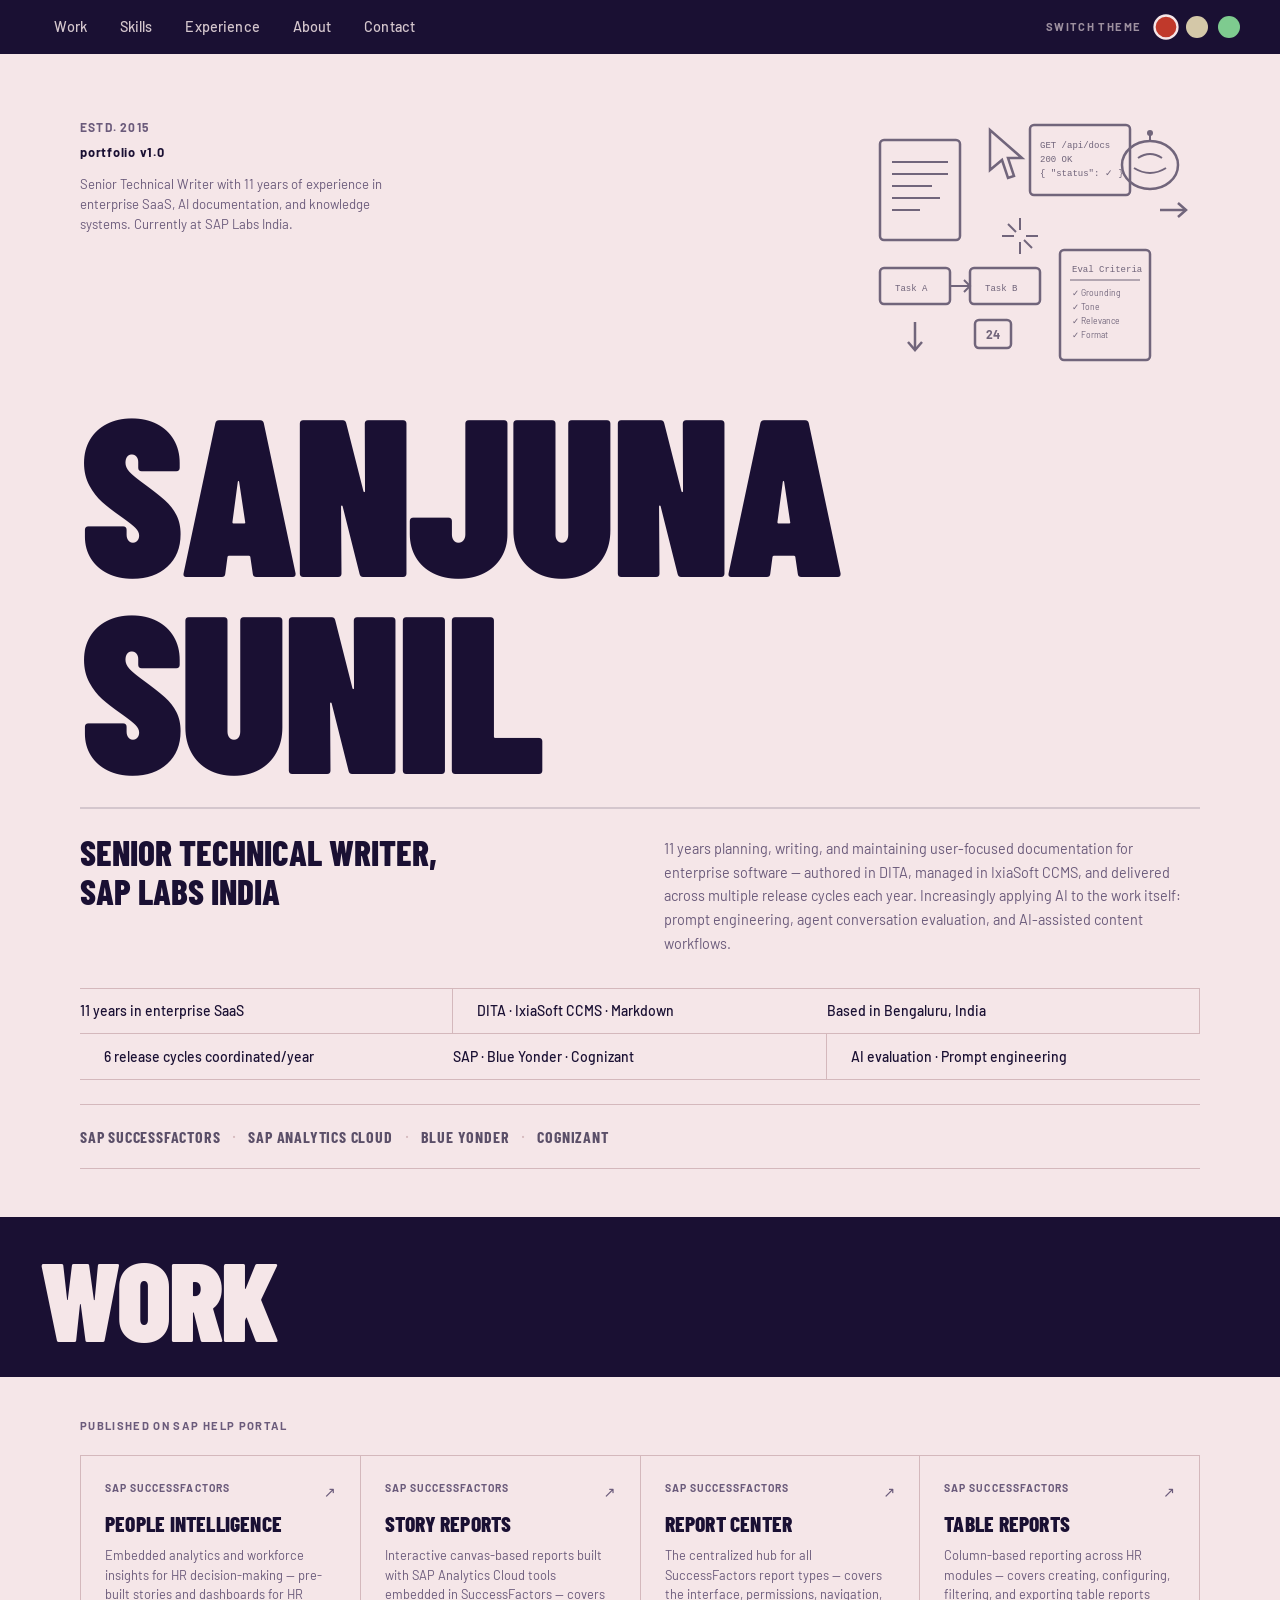
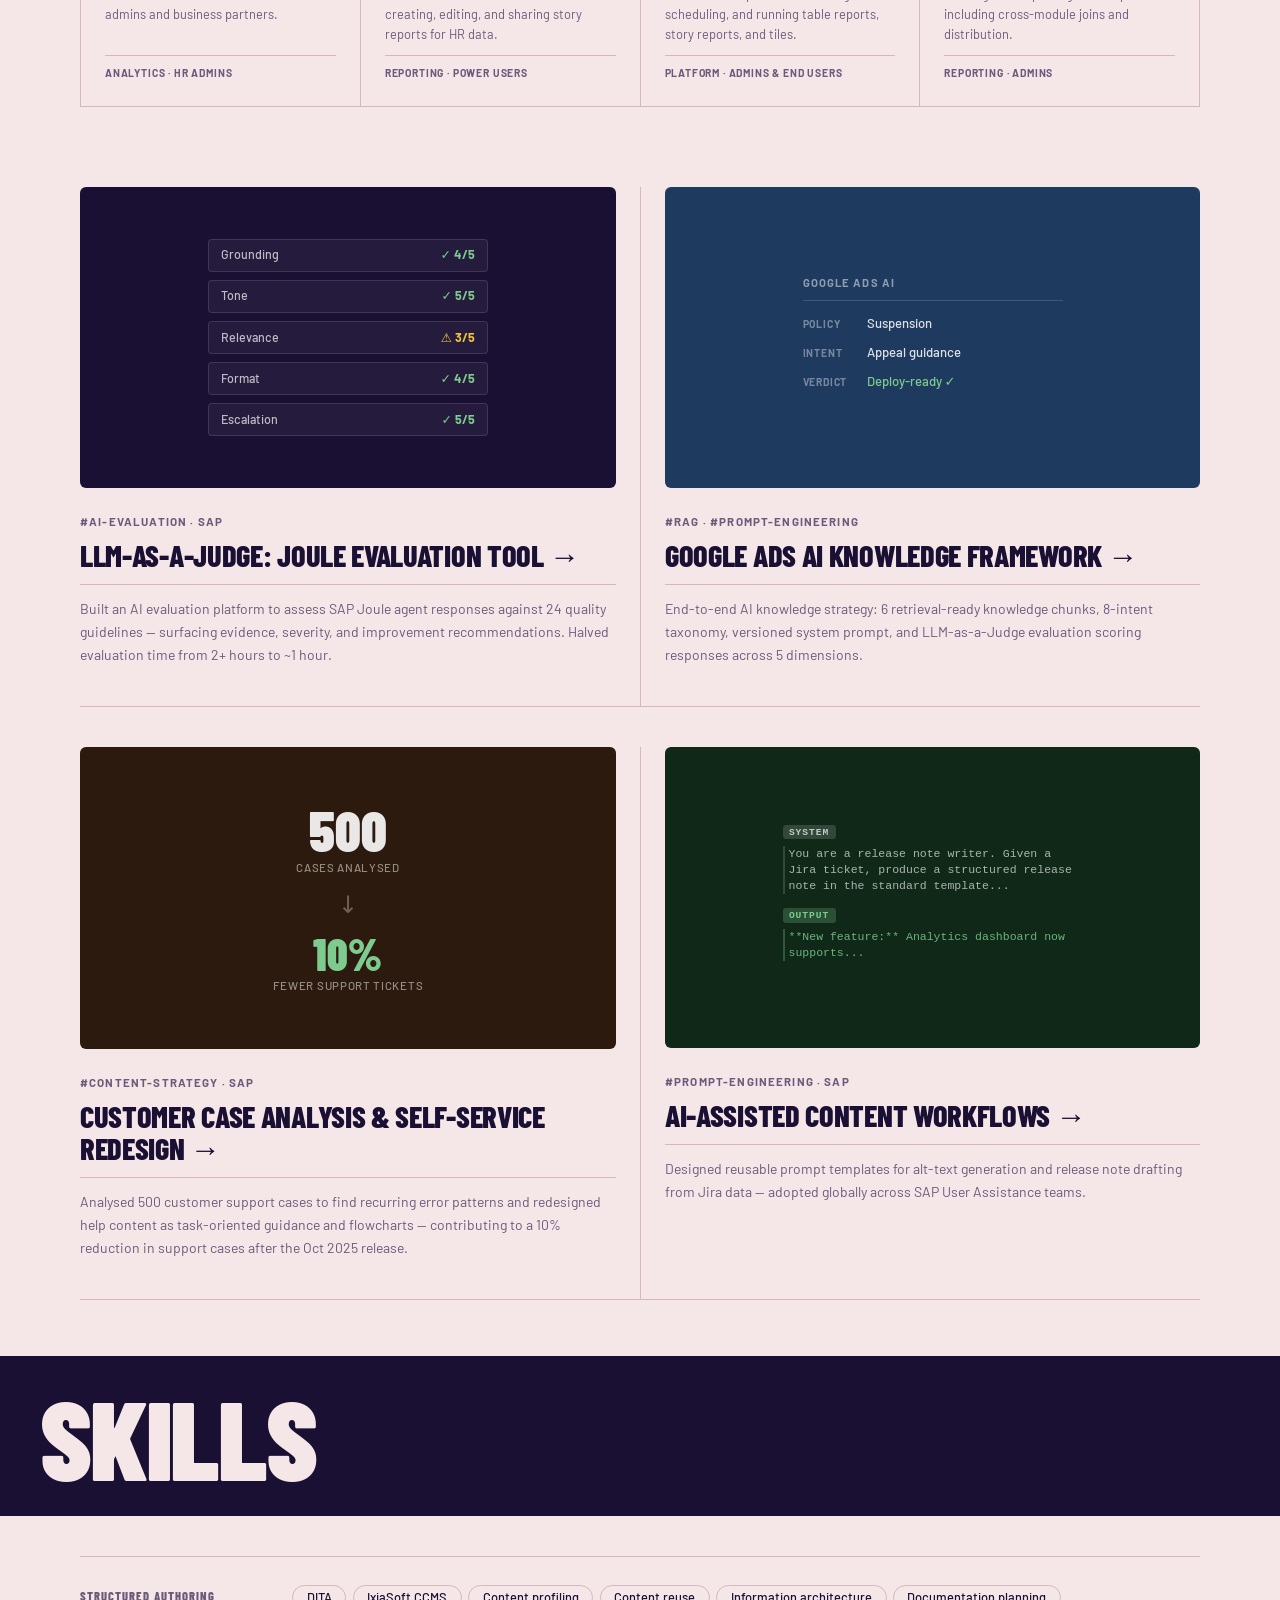
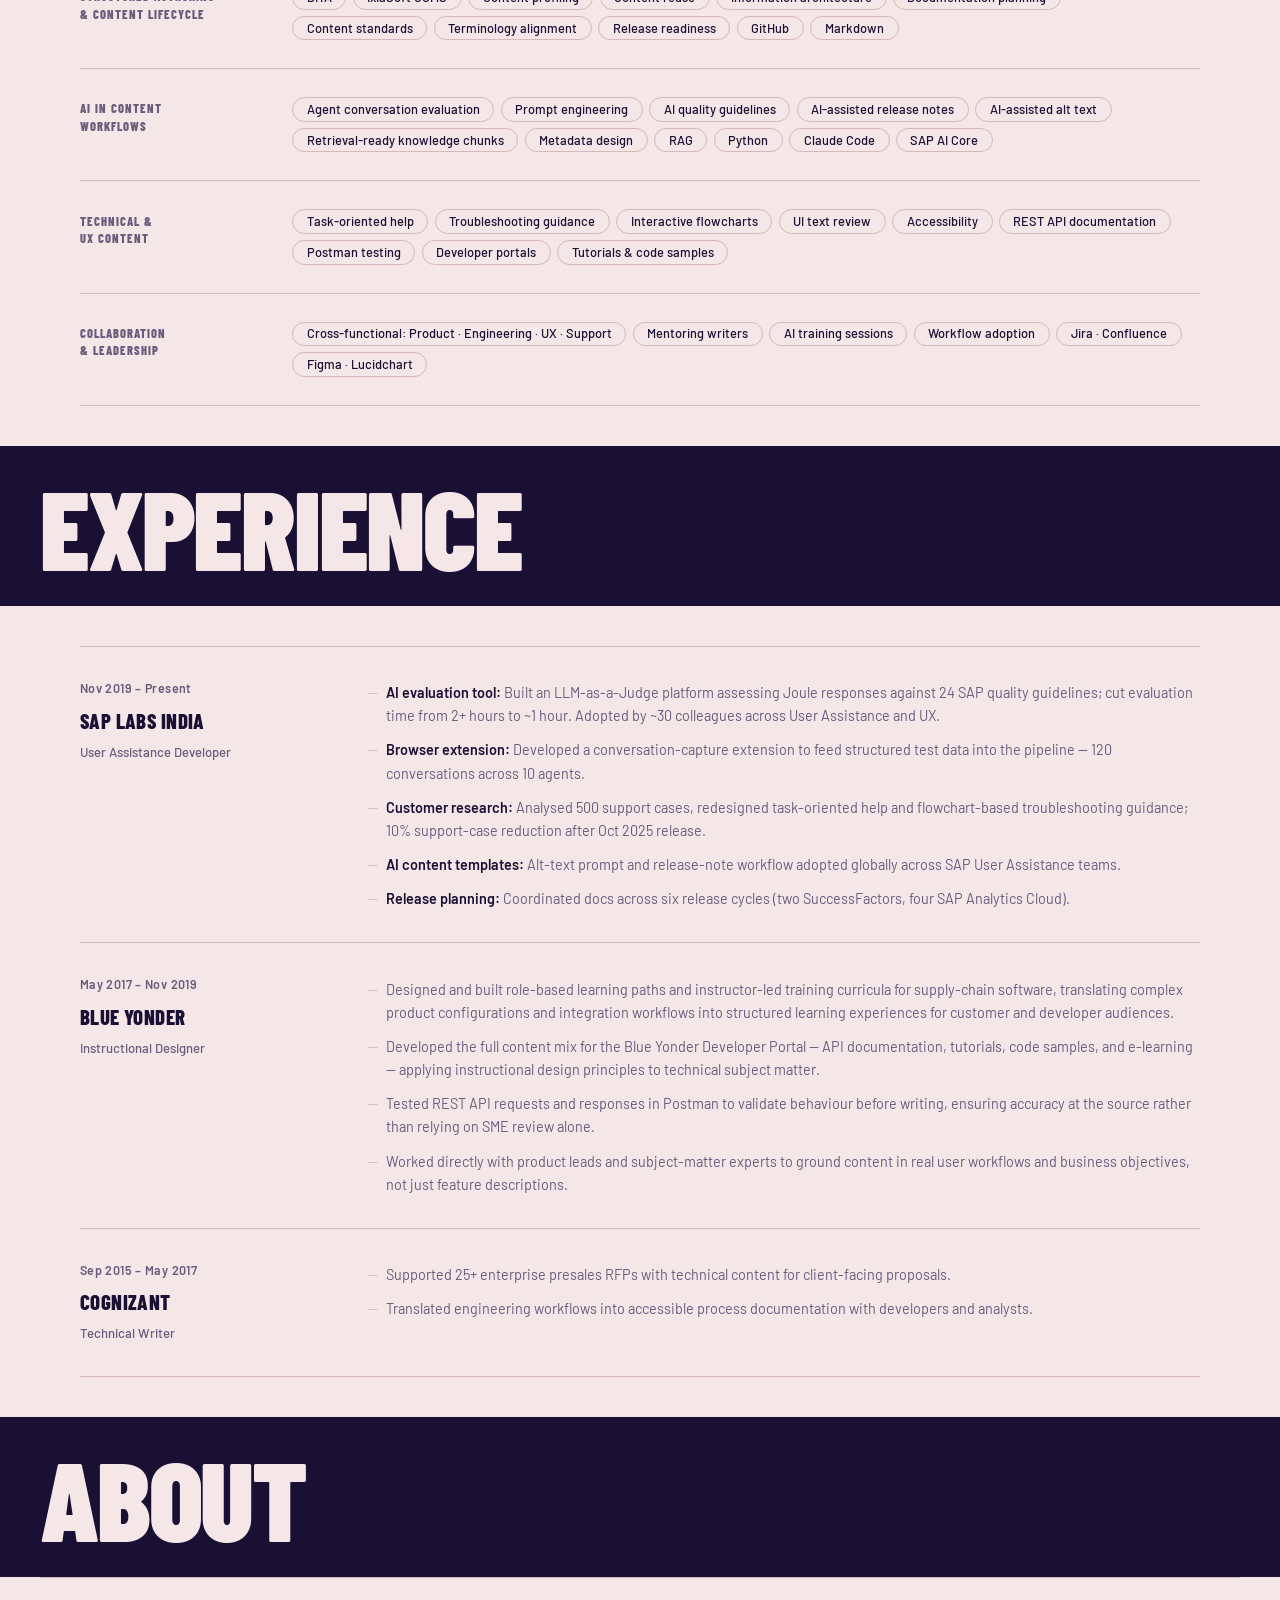
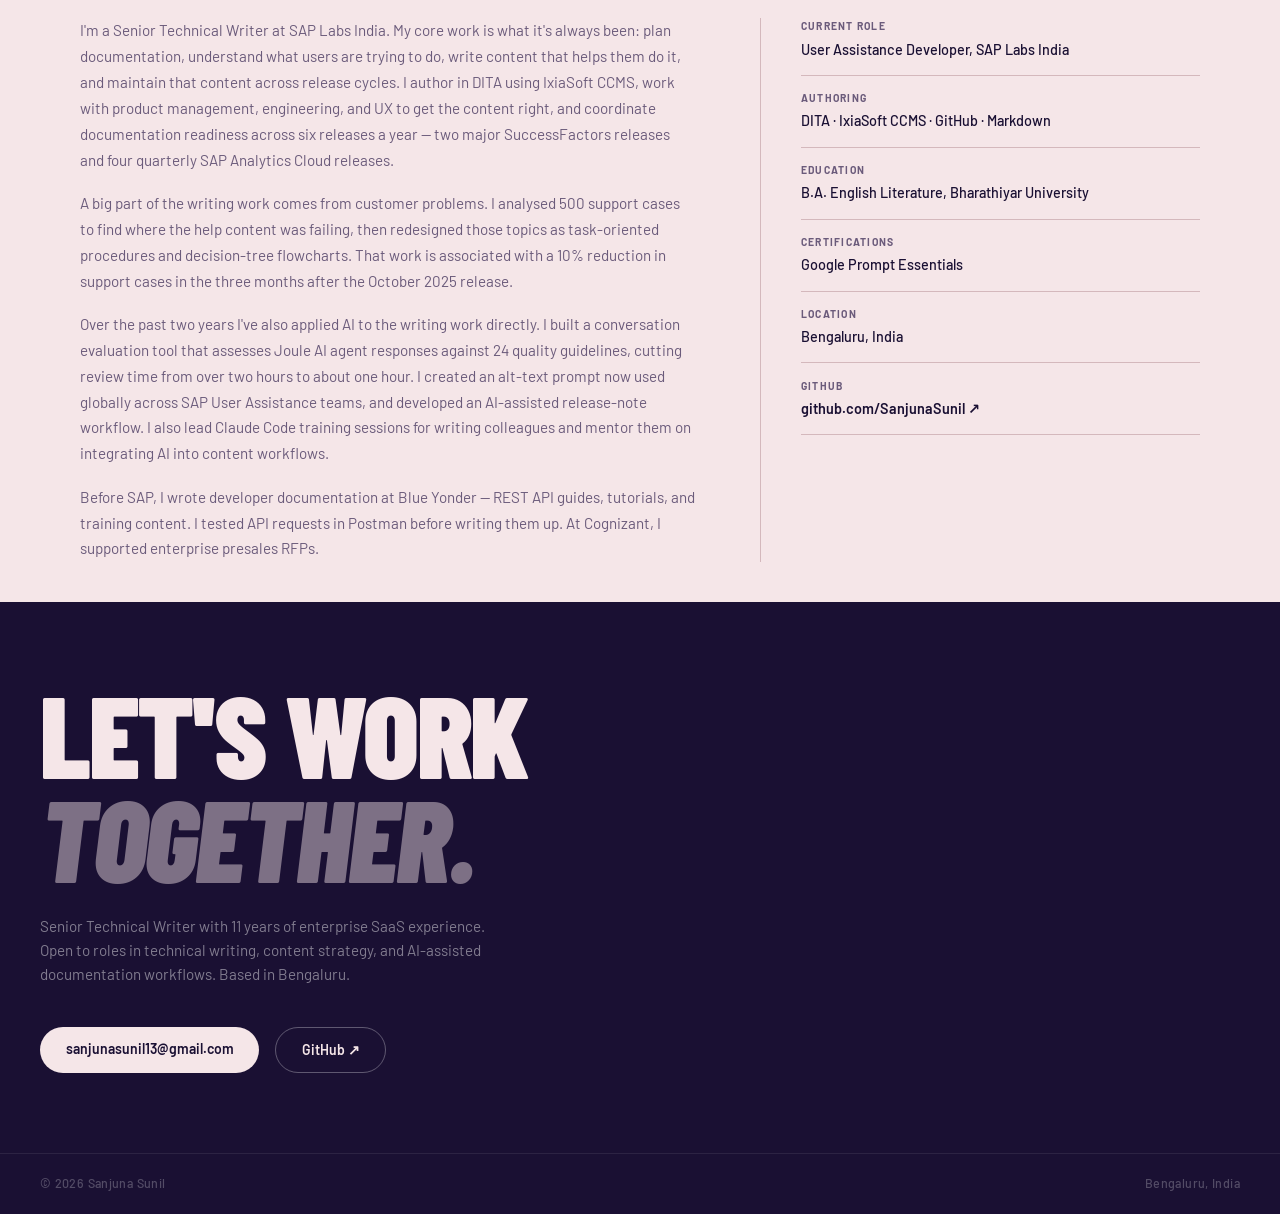
==== commit ceb70077: "Remove year labels from work card tags" ====
--- a/index.html
+++ b/index.html
@@ -211,7 +211,7 @@
         </div>
       </div>
       <div class="work-card-body">
-        <p class="work-tags">#AI-EVALUATION · SAP · 2024</p>
+        <p class="work-tags">#AI-EVALUATION · SAP</p>
         <h3 class="work-title"><a href="work/joule-eval.html">LLM-as-a-Judge: Joule Evaluation Tool <span class="arrow">→</span></a></h3>
         <div class="work-rule"></div>
         <p class="work-desc">Built an AI evaluation platform to assess SAP Joule agent responses against 24 quality guidelines — surfacing evidence, severity, and improvement recommendations. Halved evaluation time from 2+ hours to ~1 hour.</p>
@@ -230,7 +230,7 @@
         </div>
       </div>
       <div class="work-card-body">
-        <p class="work-tags">#RAG · #PROMPT-ENGINEERING · 2024</p>
+        <p class="work-tags">#RAG · #PROMPT-ENGINEERING</p>
         <h3 class="work-title"><a href="work/google-ads.html">Google Ads AI Knowledge Framework <span class="arrow">→</span></a></h3>
         <div class="work-rule"></div>
         <p class="work-desc">End-to-end AI knowledge strategy: 6 retrieval-ready knowledge chunks, 8-intent taxonomy, versioned system prompt, and LLM-as-a-Judge evaluation scoring responses across 5 dimensions.</p>
@@ -248,7 +248,7 @@
         </div>
       </div>
       <div class="work-card-body">
-        <p class="work-tags">#CONTENT-STRATEGY · SAP · 2025</p>
+        <p class="work-tags">#CONTENT-STRATEGY · SAP</p>
         <h3 class="work-title"><a href="work/case-reduction.html">Customer Case Analysis &amp; Self-Service Redesign <span class="arrow">→</span></a></h3>
         <div class="work-rule"></div>
         <p class="work-desc">Analysed 500 customer support cases to find recurring error patterns and redesigned help content as task-oriented guidance and flowcharts — contributing to a 10% reduction in support cases after the Oct 2025 release.</p>
@@ -267,7 +267,7 @@
         </div>
       </div>
       <div class="work-card-body">
-        <p class="work-tags">#PROMPT-ENGINEERING · SAP · 2023–24</p>
+        <p class="work-tags">#PROMPT-ENGINEERING · SAP</p>
         <h3 class="work-title"><a href="work/ai-content-workflows.html">AI-Assisted Content Workflows <span class="arrow">→</span></a></h3>
         <div class="work-rule"></div>
         <p class="work-desc">Designed reusable prompt templates for alt-text generation and release note drafting from Jira data — adopted globally across SAP User Assistance teams.</p>
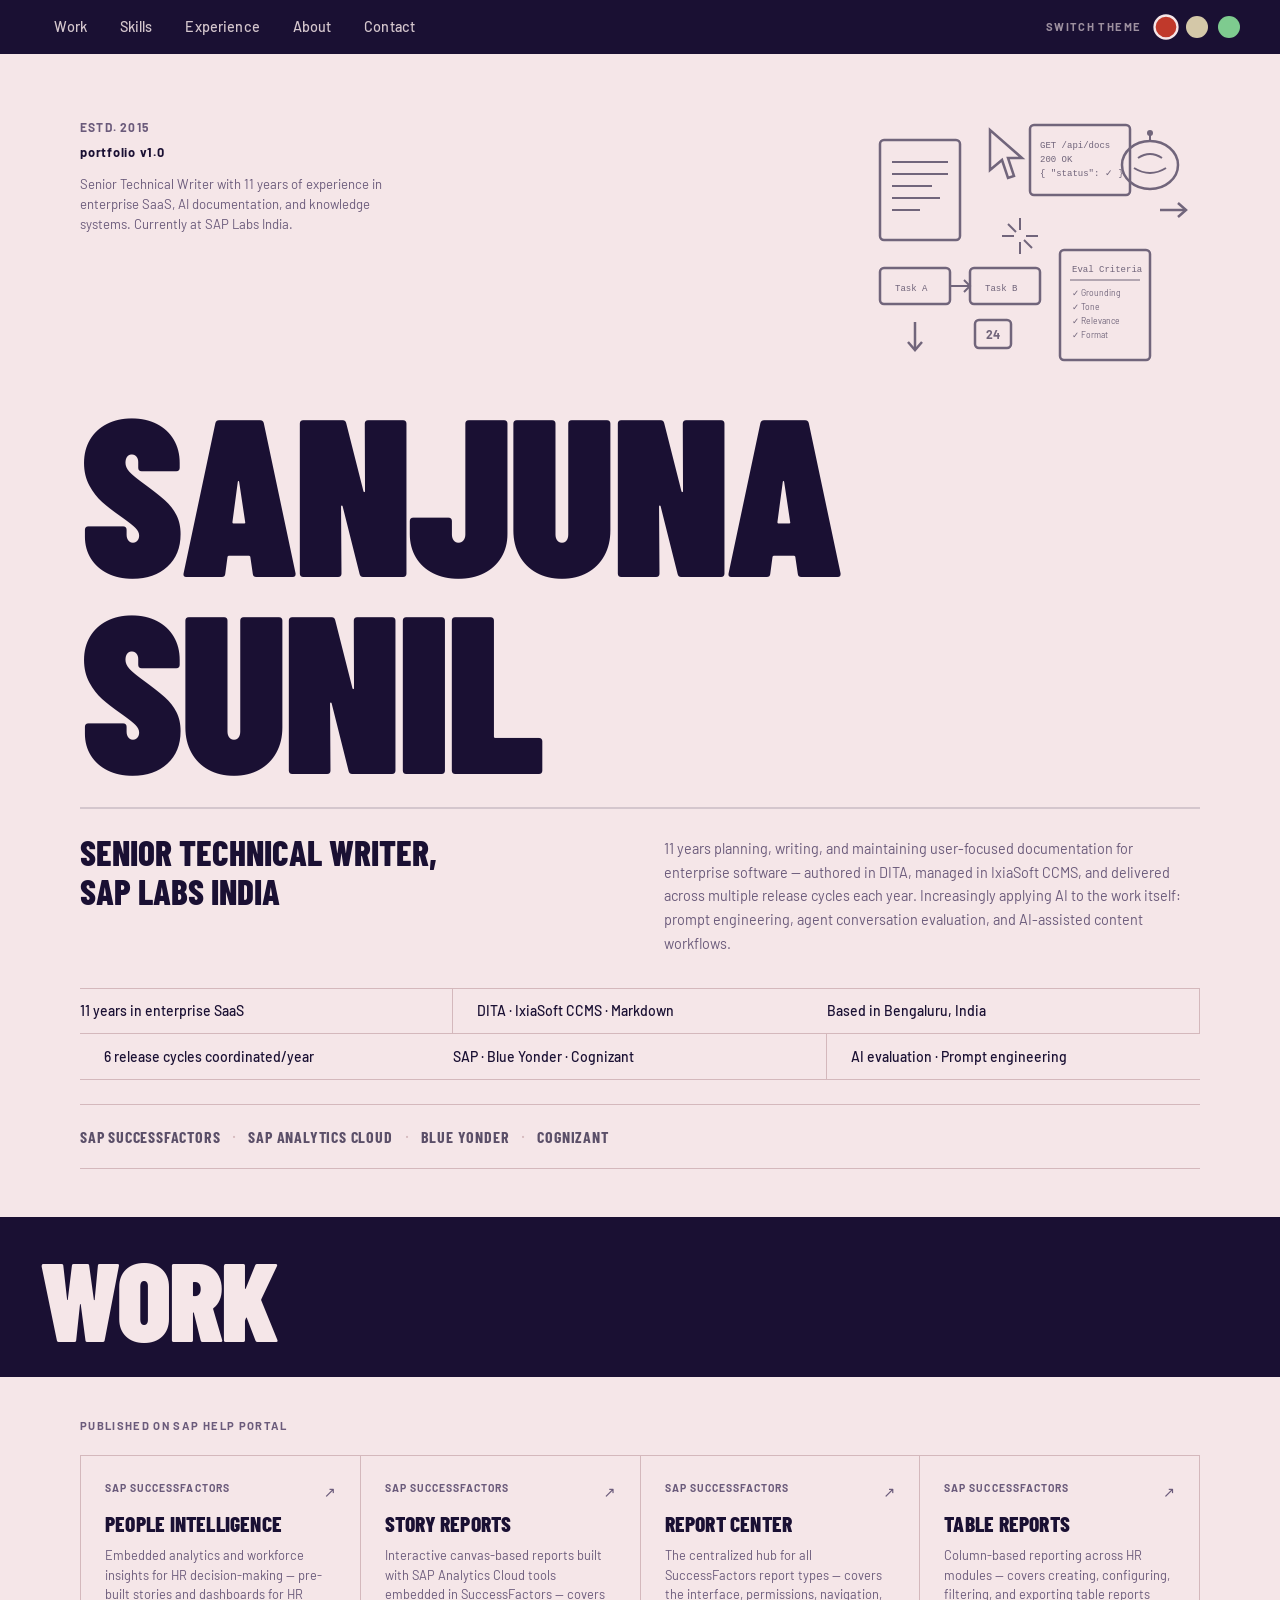
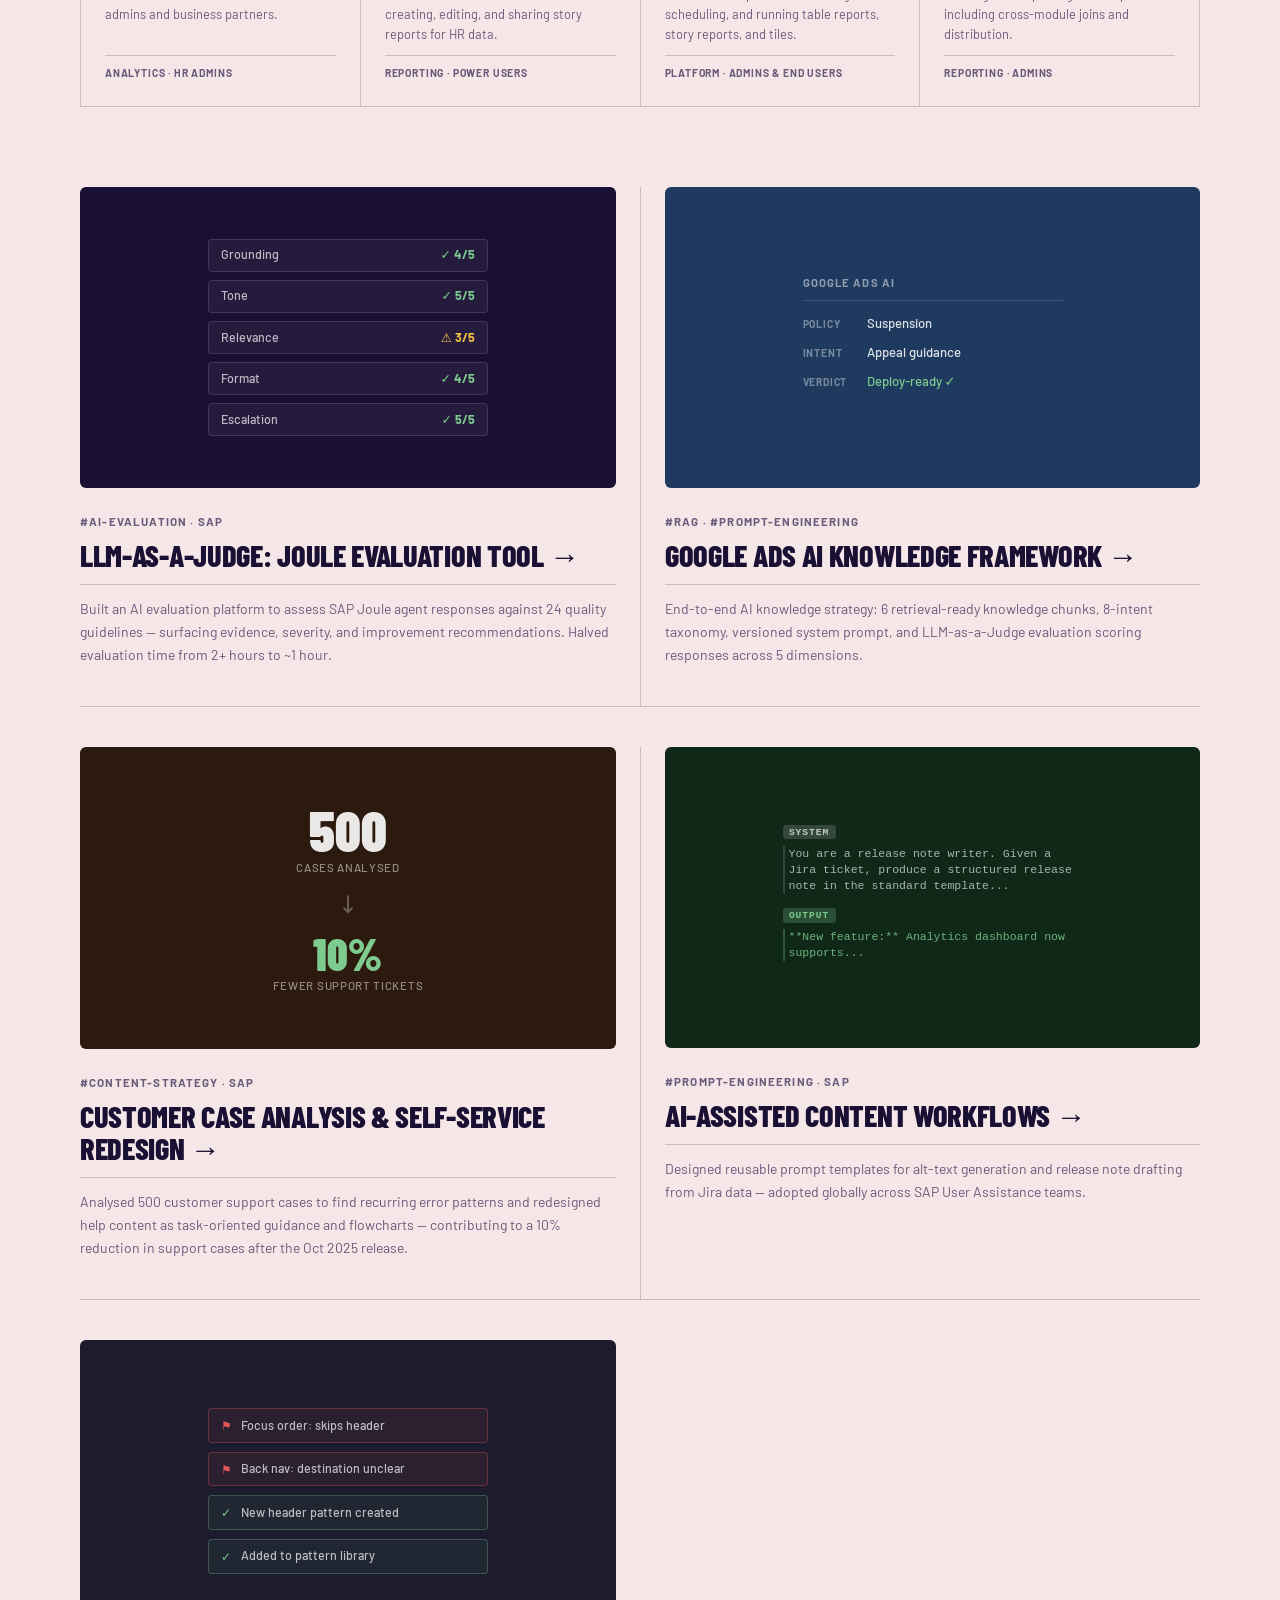
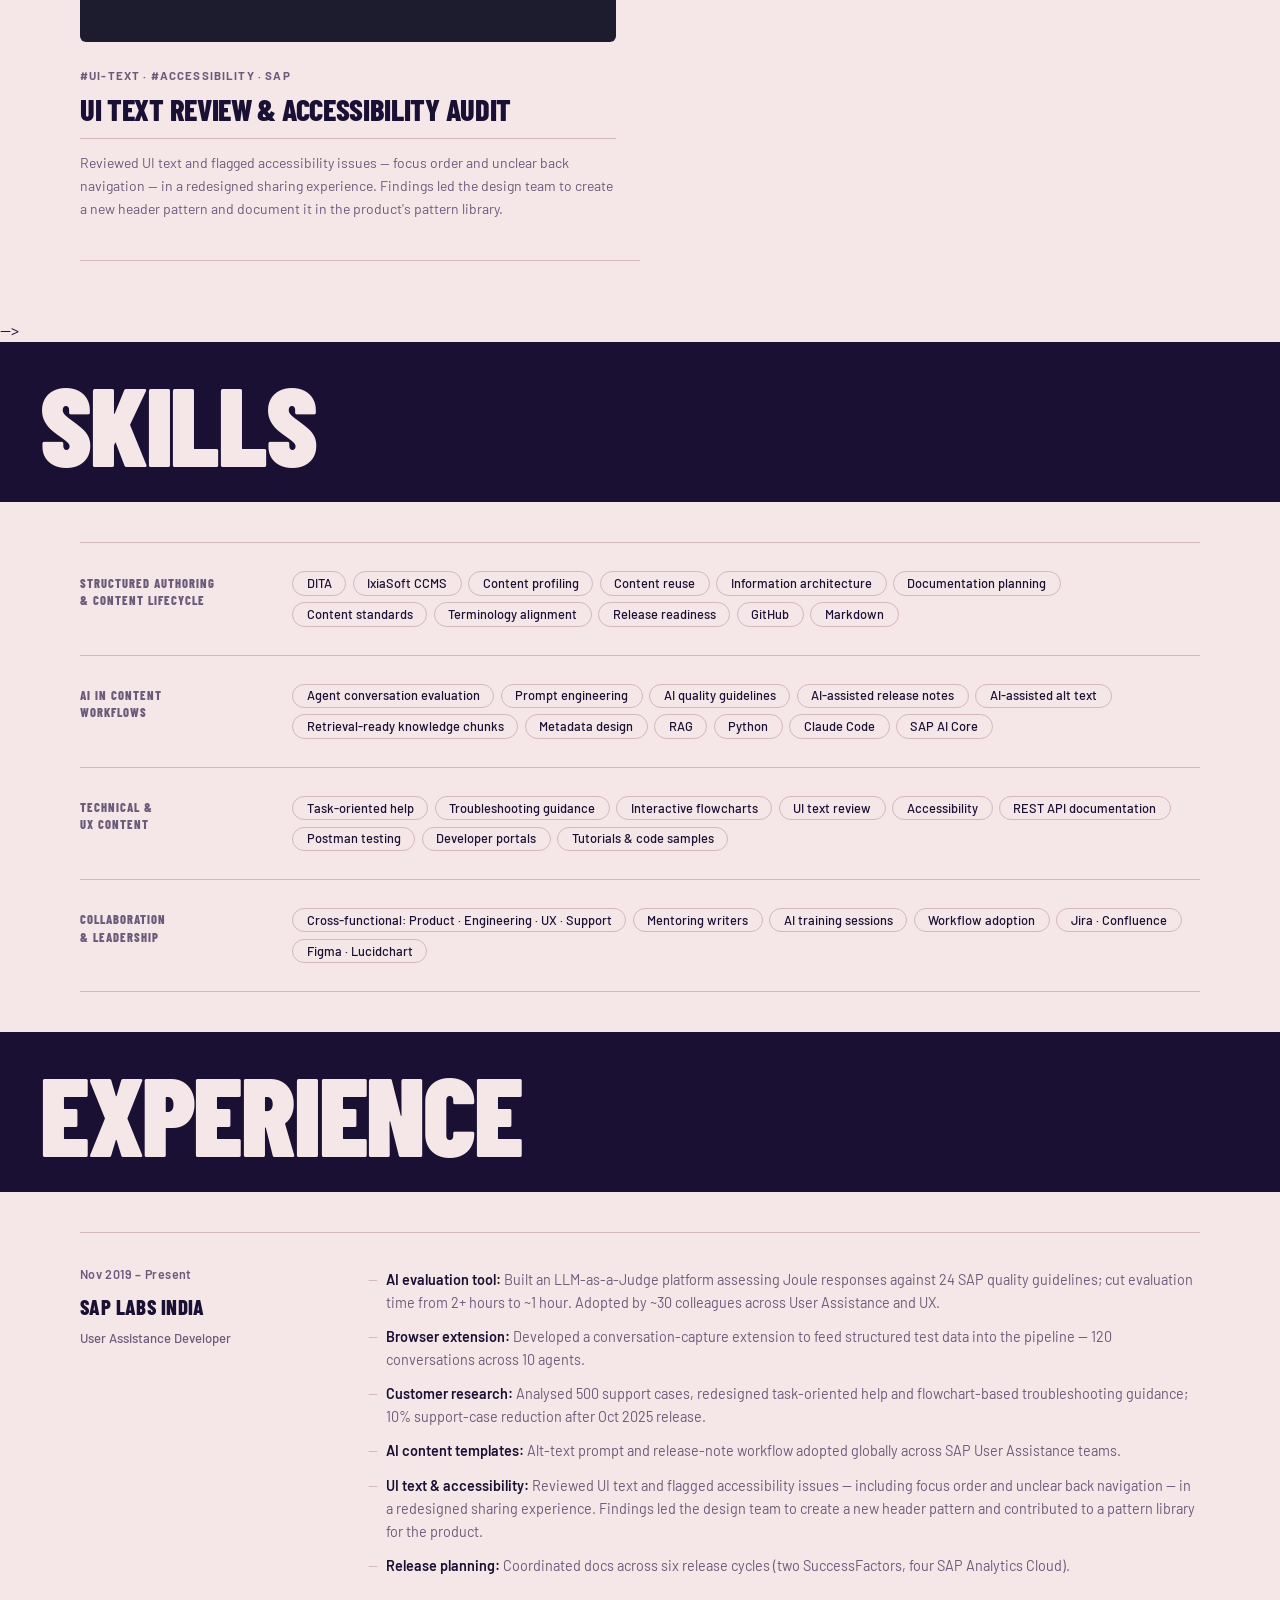
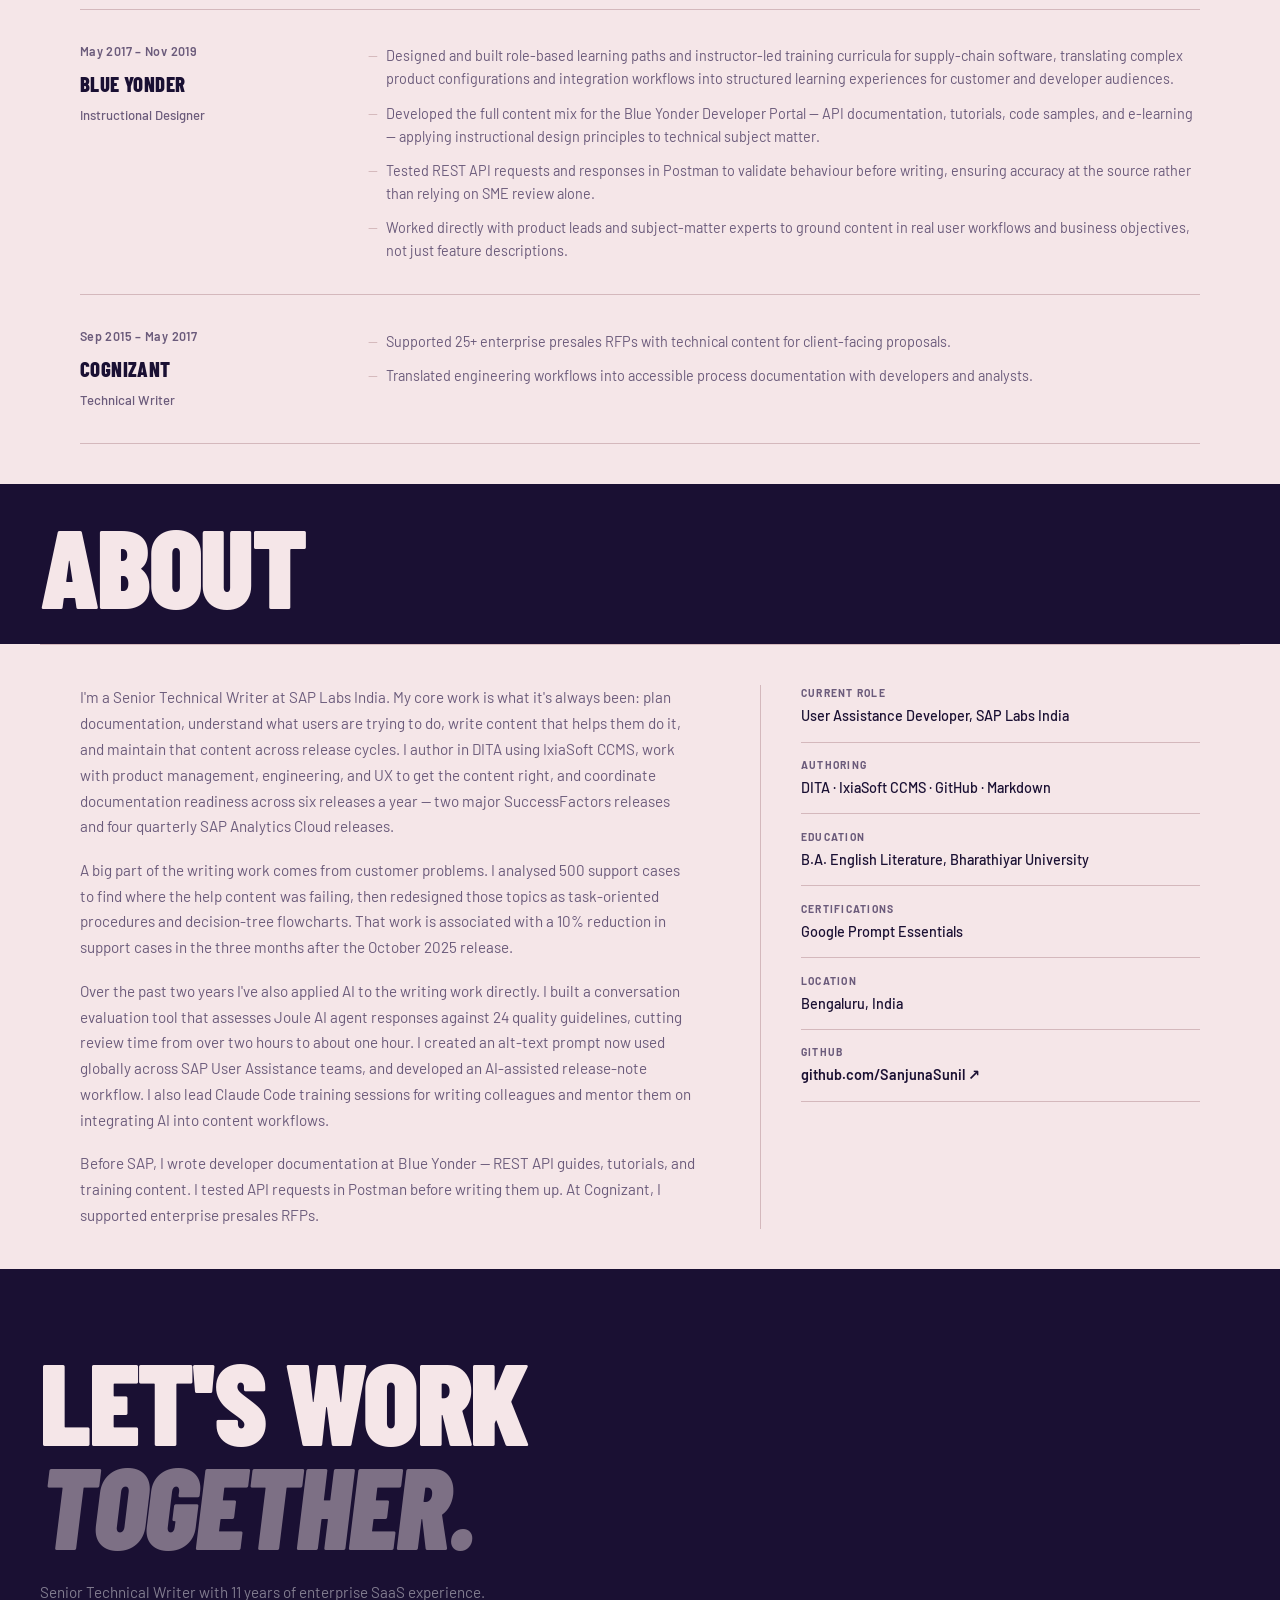
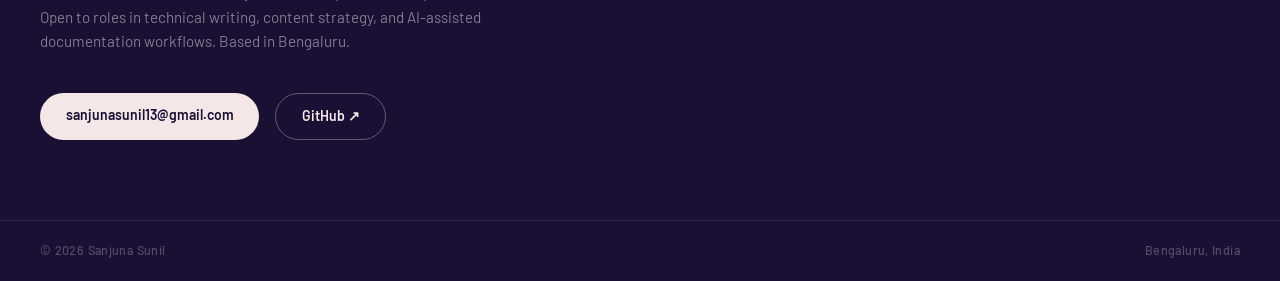
==== commit 39671c12: "Add UI text and accessibility audit as fifth work card" ====
--- a/index.html
+++ b/index.html
@@ -274,9 +274,38 @@
       </div>
     </article>
 
-  </section>
-
-  <!-- ── SKILLS BANNER ── -->
+    <article class="work-card" style="cursor:default">
+      <div class="work-img work-img--uitext" aria-label="UI text and accessibility review illustration">
+        <div class="work-img-inner">
+          <div class="uitext-mockup">
+            <div class="uitext-row uitext-row--flag">
+              <span class="uitext-icon">⚑</span>
+              <span class="uitext-label">Focus order: skips header</span>
+            </div>
+            <div class="uitext-row uitext-row--flag">
+              <span class="uitext-icon">⚑</span>
+              <span class="uitext-label">Back nav: destination unclear</span>
+            </div>
+            <div class="uitext-row uitext-row--out">
+              <span class="uitext-icon uitext-icon--pass">✓</span>
+              <span class="uitext-label">New header pattern created</span>
+            </div>
+            <div class="uitext-row uitext-row--out">
+              <span class="uitext-icon uitext-icon--pass">✓</span>
+              <span class="uitext-label">Added to pattern library</span>
+            </div>
+          </div>
+        </div>
+      </div>
+      <div class="work-card-body">
+        <p class="work-tags">#UI-TEXT · #ACCESSIBILITY · SAP</p>
+        <h3 class="work-title">UI Text Review &amp; Accessibility Audit</h3>
+        <div class="work-rule"></div>
+        <p class="work-desc">Reviewed UI text and flagged accessibility issues — focus order and unclear back navigation — in a redesigned sharing experience. Findings led the design team to create a new header pattern and document it in the product's pattern library.</p>
+      </div>
+    </article>
+
+  </section> -->
   <div class="section-banner" id="skills">
     <h2>Skills</h2>
   </div>
@@ -368,6 +397,7 @@
         <li><strong>Browser extension:</strong> Developed a conversation-capture extension to feed structured test data into the pipeline — 120 conversations across 10 agents.</li>
         <li><strong>Customer research:</strong> Analysed 500 support cases, redesigned task-oriented help and flowchart-based troubleshooting guidance; 10% support-case reduction after Oct 2025 release.</li>
         <li><strong>AI content templates:</strong> Alt-text prompt and release-note workflow adopted globally across SAP User Assistance teams.</li>
+        <li><strong>UI text &amp; accessibility:</strong> Reviewed UI text and flagged accessibility issues — including focus order and unclear back navigation — in a redesigned sharing experience. Findings led the design team to create a new header pattern and contributed to a pattern library for the product.</li>
         <li><strong>Release planning:</strong> Coordinated docs across six release cycles (two SuccessFactors, four SAP Analytics Cloud).</li>
       </ul>
     </div>
--- a/style.css
+++ b/style.css
@@ -469,6 +469,49 @@
 .work-img--ads    { background: #1e3a5f; }
 .work-img--cases  { background: #2d1a0e; }
 .work-img--prompt { background: #0f2818; }
+.work-img--uitext { background: #1c1c2e; }
+
+/* UI text mockup */
+.uitext-mockup {
+  display: flex;
+  flex-direction: column;
+  gap: 0.55rem;
+  width: 100%;
+  max-width: 280px;
+}
+
+.uitext-row {
+  display: flex;
+  align-items: center;
+  gap: 0.6rem;
+  border: 1px solid rgba(255,255,255,0.1);
+  border-radius: 4px;
+  padding: 0.4rem 0.75rem;
+  font-size: 0.78rem;
+}
+
+.uitext-row--flag {
+  border-color: rgba(224,85,85,0.35);
+  background: rgba(224,85,85,0.07);
+}
+
+.uitext-row--out {
+  border-color: rgba(126,203,143,0.3);
+  background: rgba(126,203,143,0.06);
+}
+
+.uitext-icon {
+  font-size: 0.75rem;
+  color: #e05555;
+  flex-shrink: 0;
+}
+
+.uitext-icon--pass { color: #7ecb8f; }
+
+.uitext-label {
+  color: rgba(255,255,255,0.7);
+  font-weight: 500;
+}
 
 .work-img-inner {
   width: 100%;
